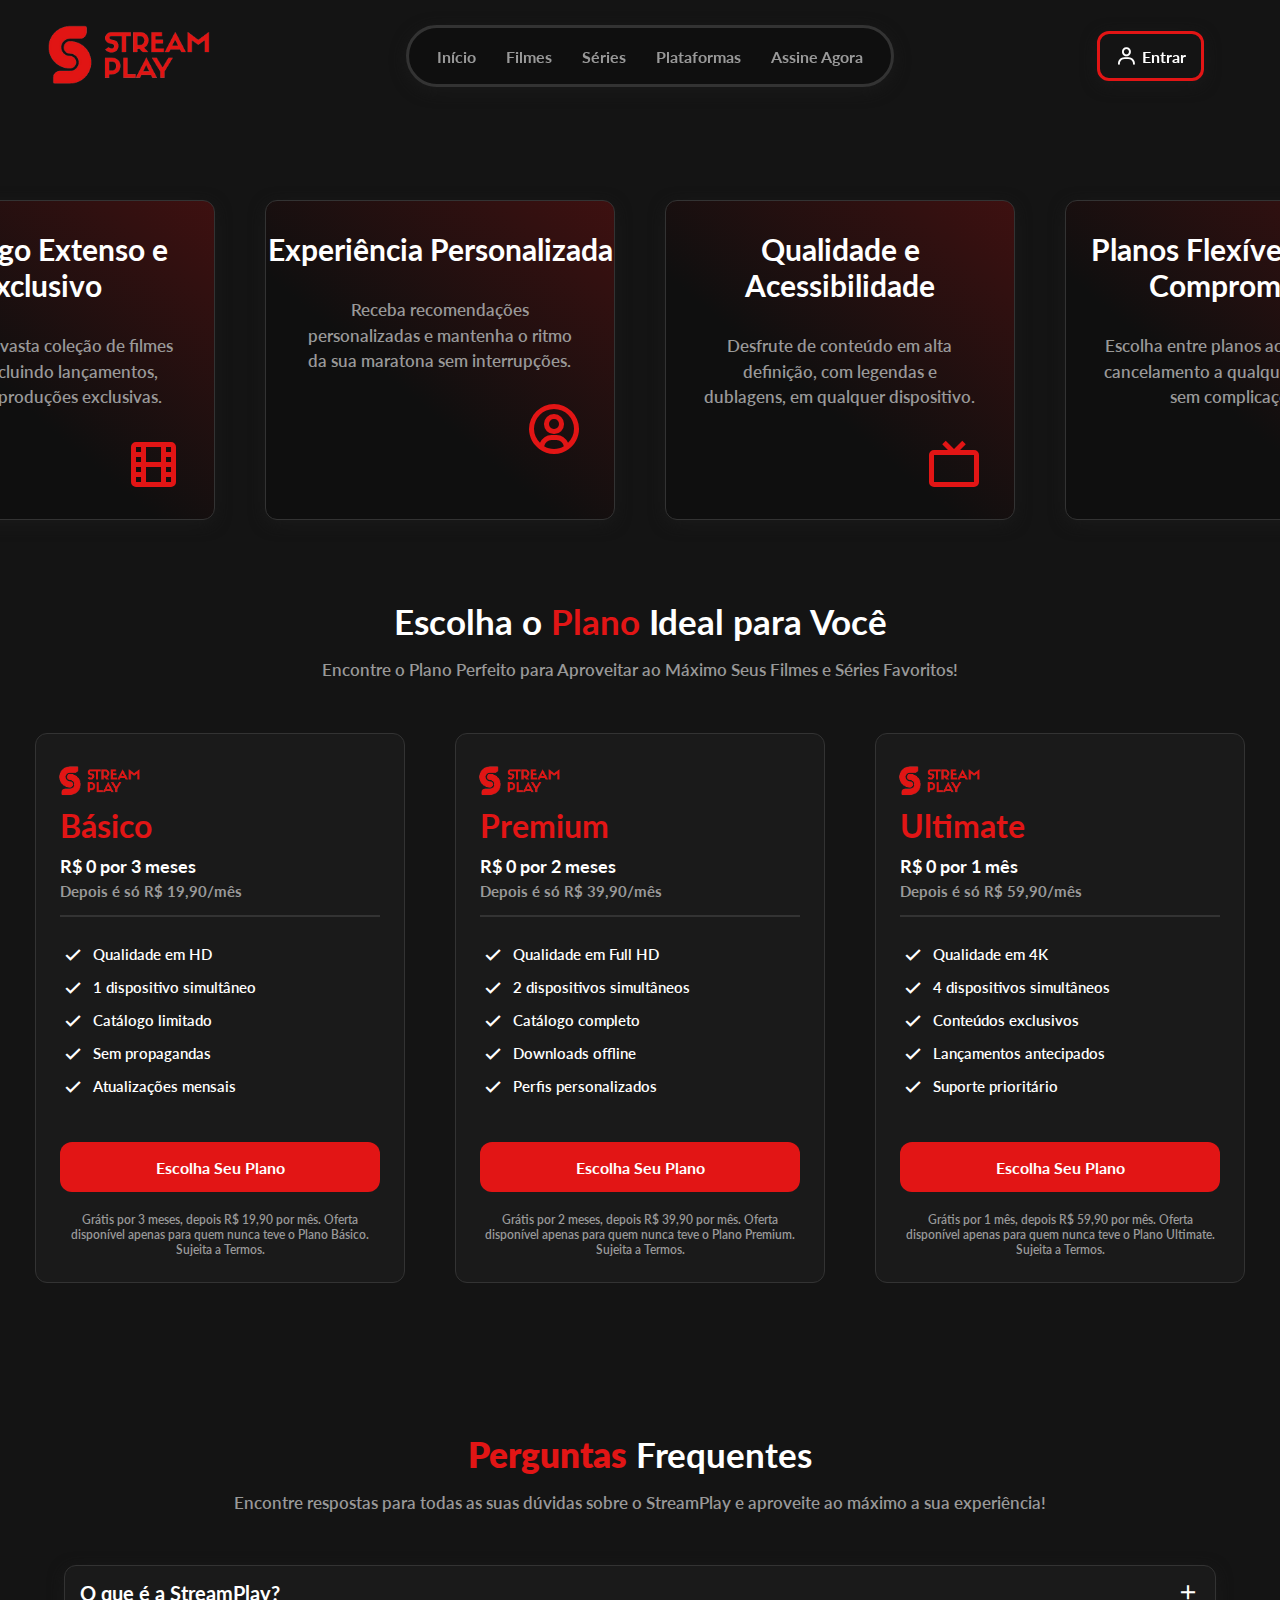
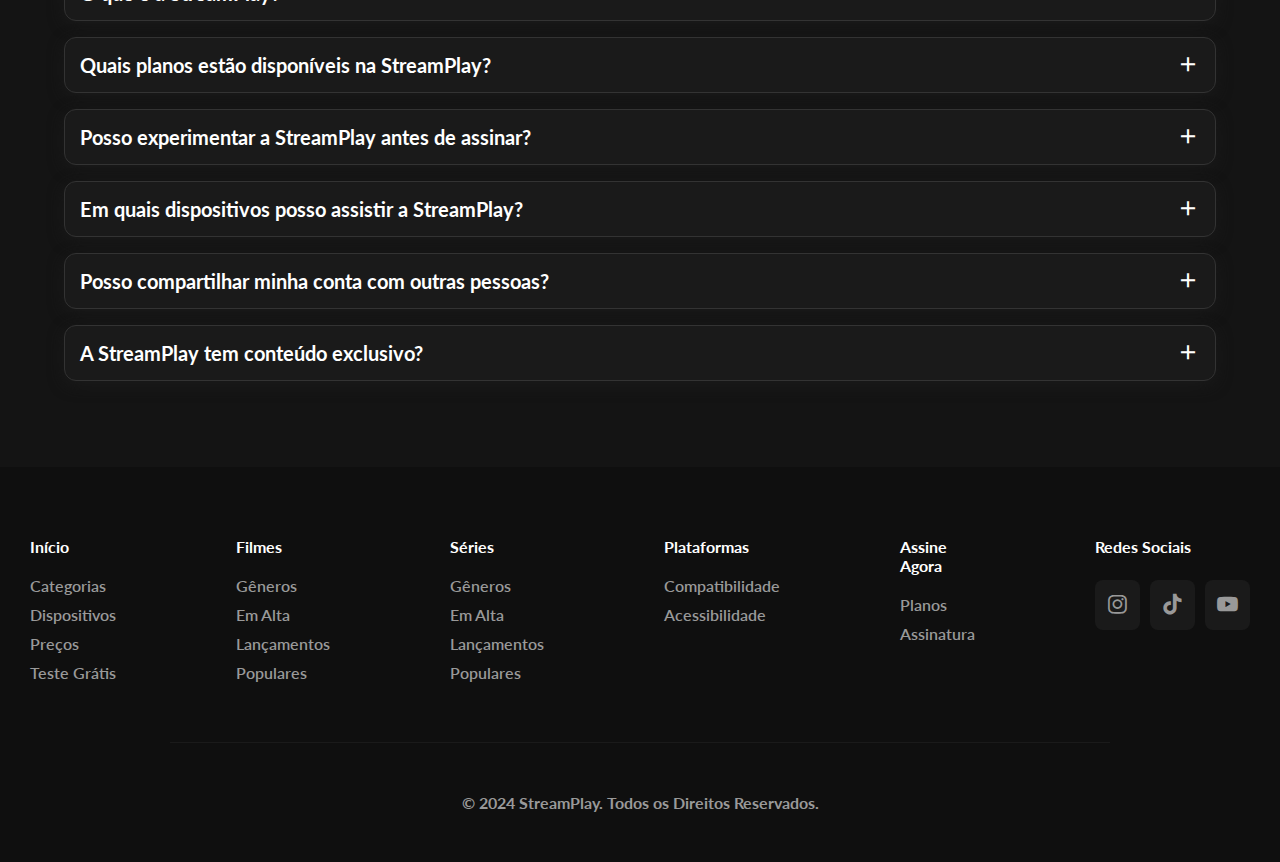
==== plans.html @ 794f2ac1 "primeiro commit" ====
<!DOCTYPE html>
<html lang="pt-br">

<head>
    <meta charset="UTF-8">
    <meta name="viewport" content="width=device-width, initial-scale=1.0">
    <!-- css -->
    <link rel="stylesheet" href="./css/style.css">
    <link rel="shortcut icon" href="./img/logo-pequeno.png" type="image/x-icon">
    <!-- boxIcons -->
    <link href='https://unpkg.com/boxicons@2.1.4/css/boxicons.min.css' rel='stylesheet'>
    <title>Assinar | StreamPlay</title>
</head>

<body>

    <!-- header -->
    <header>

        <button id="btnTop"><i class='bx bx-chevron-up'></i></button>

        <nav>
            <div class="menu">
                <div class="logo">
                    <a href="index.html#home">
                        <img src="./img/logo.png" alt="streamplay">
                    </a>
                </div>
                <ul class="navBar">
                    <li><a href="index.html#home">Início</a></li>
                    <li><a href="index.html#movie">Filmes</a></li>
                    <li><a href="index.html#serie">Séries</a></li>
                    <li><a href="index.html#platform">Plataformas</a></li>
                    <li><a href="#">Assine Agora</a></li>
                </ul>
                <ul class="login">
                    <li>
                        <a href="#"><i class='bx bx-user'></i>Entrar</a>
                    </li>
                </ul>
            </div>
        </nav>
    </header>

    <main>

        <!-- plans -->
        <section id="plans">
            <div class="plansContainer">
                <div class="reasonsCard">
                    <ul class="cardReasons">
                        <li>
                            <h2>Catálogo Extenso e Exclusivo</h2>
                        </li>
                        <li>
                            <p>Acesse uma vasta coleção de filmes e séries, incluindo lançamentos, clássicos e produções
                                exclusivas.</p>
                        </li>
                        <li>
                            <i class="bx bx-film"></i>
                        </li>
                    </ul>
                    <ul class="cardReasons">
                        <li>
                            <h2>Experiência Personalizada</h2>
                        </li>
                        <li>
                            <p>Receba recomendações personalizadas e mantenha o ritmo da sua maratona sem interrupções.
                            </p>
                        </li>
                        <li>
                            <i class="bx bx-user-circle"></i>
                        </li>
                    </ul>
                    <ul class="cardReasons">
                        <li>
                            <h2>Qualidade e Acessibilidade</h2>
                        </li>
                        <li>
                            <p>Desfrute de conteúdo em alta definição, com legendas e dublagens, em qualquer
                                dispositivo.</p>
                        </li>
                        <li>
                            <i class="bx bx-tv"></i>
                        </li>
                    </ul>
                    <ul class="cardReasons">
                        <li>
                            <h2>Planos Flexíveis e Sem Compromisso</h2>
                        </li>
                        <li>
                            <p>Escolha entre planos acessíveis com cancelamento a qualquer momento, sem complicações.
                            </p>
                        </li>
                        <li>
                            <i class="bx bx-wallet"></i>
                        </li>
                    </ul>
                </div>
                <div class="plansCardContainer">
                    <div class="textContainer">
                        <ul>
                            <li>
                                <h1>Escolha o <span>Plano</span> Ideal para Você</h1>
                                <p>Encontre o Plano Perfeito para Aproveitar ao Máximo Seus Filmes e Séries Favoritos!
                                </p>
                            </li>
                        </ul>
                    </div>
                    <div class="plansCard">
                        <div>
                            <ul class="cardPlansContainer">
                                <li>
                                    <img src="./img/logo.png" alt="">
                                </li>
                                <li>
                                    <h1>Básico</h1>
                                </li>
                                <li>
                                    <h2>R$ 0 por 3 meses</h2>
                                </li>
                                <li>
                                    <h3>Depois é só R$ 19,90/mês</h3>
                                </li>
                                <li class="check-text">
                                    <i class='bx bx-check'></i>
                                    <p>Qualidade em HD</p>
                                </li>
                                <li class="check-text">
                                    <i class='bx bx-check'></i>
                                    <p>1 dispositivo simultâneo</p>
                                </li>
                                <li class="check-text">
                                    <i class='bx bx-check'></i>
                                    <p>Catálogo limitado</p>
                                </li>
                                <li class="check-text">
                                    <i class='bx bx-check'></i>
                                    <p>Sem propagandas</p>
                                </li>
                                <li class="check-text">
                                    <i class='bx bx-check'></i>
                                    <p>Atualizações mensais</p>
                                </li>
                                <div class="buttonContainer">
                                    <a href="plans.html">Escolha Seu Plano</a>
                                </div>
                                <li>
                                    <p>Grátis por 3 meses, depois R$ 19,90 por mês. Oferta disponível apenas para quem
                                        nunca teve o Plano Básico. Sujeita a Termos.</p>
                                </li>
                            </ul>
                        </div>
                        <div>
                            <ul class="cardPlansContainer">
                                <li>
                                    <img src="./img/logo.png" alt="">
                                </li>
                                <li>
                                    <h1>Premium</h1>
                                </li>
                                <li>
                                    <h2>R$ 0 por 2 meses</h2>
                                </li>
                                <li>
                                    <h3>Depois é só R$ 39,90/mês</h3>
                                </li>
                                <li class="check-text">
                                    <i class='bx bx-check'></i>
                                    <p>Qualidade em Full HD</p>
                                </li>
                                <li class="check-text">
                                    <i class='bx bx-check'></i>
                                    <p>2 dispositivos simultâneos</p>
                                </li>
                                <li class="check-text">
                                    <i class='bx bx-check'></i>
                                    <p>Catálogo completo</p>
                                </li>
                                <li class="check-text">
                                    <i class='bx bx-check'></i>
                                    <p>Downloads offline</p>
                                </li>
                                <li class="check-text">
                                    <i class='bx bx-check'></i>
                                    <p>Perfis personalizados</p>
                                </li>
                                <div class="buttonContainer">
                                    <a href="plans.html">Escolha Seu Plano</a>
                                </div>
                                <li>
                                    <p>Grátis por 2 meses, depois R$ 39,90 por mês. Oferta disponível apenas para quem
                                        nunca teve o Plano Premium. Sujeita a Termos.</p>
                                </li>
                            </ul>
                        </div>
                        <div>
                            <ul class="cardPlansContainer">
                                <li>
                                    <img src="./img/logo.png" alt="logo">
                                </li>
                                <li>
                                    <h1>Ultimate</h1>
                                </li>
                                <li>
                                    <h2>R$ 0 por 1 mês</h2>
                                </li>
                                <li>
                                    <h3>Depois é só R$ 59,90/mês</h3>
                                </li>
                                <li class="check-text">
                                    <i class='bx bx-check'></i>
                                    <p>Qualidade em 4K</p>
                                </li>
                                <li class="check-text">
                                    <i class='bx bx-check'></i>
                                    <p>4 dispositivos simultâneos</p>
                                </li>
                                <li class="check-text">
                                    <i class='bx bx-check'></i>
                                    <p>Conteúdos exclusivos</p>
                                </li>
                                <li class="check-text">
                                    <i class='bx bx-check'></i>
                                    <p>Lançamentos antecipados</p>
                                </li>
                                <li class="check-text">
                                    <i class='bx bx-check'></i>
                                    <p>Suporte prioritário</p>
                                </li>
                                <div class="buttonContainer">
                                    <a href="plans.html">Escolha Seu Plano</a>
                                </div>
                                <li>
                                    <p>Grátis por 1 mês, depois R$ 59,90 por mês. Oferta disponível apenas para quem
                                        nunca teve o Plano Ultimate. Sujeita a Termos.</p>
                                </li>
                            </ul>
                        </div>
                    </div>
                </div>
                <div class="faqContainer">
                    <ul>
                        <li>
                            <h1><span>Perguntas</span> Frequentes</h1>
                            <p>Encontre respostas para todas as suas dúvidas sobre o StreamPlay e aproveite ao máximo a
                                sua experiência!</p>
                        </li>
                    </ul>
                    <div class="faqCard">
                        <button class="faqQuestion">
                            <h2>O que é a StreamPlay?</h2><i class="bx bx-plus toggle-icon"></i>
                        </button>
                        <div class="faqResponse">
                            <p>A StreamPlay é uma plataforma de streaming que oferece uma ampla variedade de filmes e
                                séries para você assistir quando e onde quiser. Com uma interface amigável e conteúdo
                                atualizado regularmente, a StreamPlay é a melhor escolha para entretenimento digital.
                            </p>
                        </div>
                    </div>
                    <div class="faqCard">
                        <button class="faqQuestion">
                            <h2>Quais planos estão disponíveis na StreamPlay?</h2><i class="bx bx-plus toggle-icon"></i>
                        </button>
                        <div class="faqResponse">
                            <p>A StreamPlay oferece três planos: Básico: Ideal para usuários que desejam assistir em um
                                único dispositivo com qualidade padrão (HD). Premium: Permite assistir em até dois
                                dispositivos simultaneamente em alta definição (Full HD). Ultimate: Oferece suporte para
                                até
                                quatro dispositivos simultaneamente em qualidade Ultra HD (4K).</p>
                        </div>
                    </div>
                    <div class="faqCard">
                        <button class="faqQuestion">
                            <h2>Posso experimentar a StreamPlay antes de assinar?</h2><i
                                class="bx bx-plus toggle-icon"></i>
                        </button>
                        <div class="faqResponse">
                            <p>Sim! Oferecemos um período de teste gratuito de 7 dias para novos usuários. Durante esse
                                período, você terá acesso completo ao catálogo e poderá explorar todos os recursos antes
                                de decidir por uma assinatura.</p>
                        </div>
                    </div>
                    <div class="faqCard">
                        <button class="faqQuestion">
                            <h2>Em quais dispositivos posso assistir a StreamPlay?</h2><i
                                class="bx bx-plus toggle-icon"></i>
                        </button>
                        <div class="faqResponse">
                            <p>Você pode assistir a StreamPlay em diversos dispositivos, incluindo: Smart TVs;
                                Computadores e notebook (via navegador); Celulares e tablets (iOS e Android); Consoles
                                de
                                videogame (PlayStation e Xbox); Dispositivos de streaming como Chromecast.</p>
                        </div>
                    </div>
                    <div class="faqCard">
                        <button class="faqQuestion">
                            <h2>Posso compartilhar minha conta com outras pessoas?</h2><i
                                class="bx bx-plus toggle-icon"></i>
                        </button>
                        <div class="faqResponse">
                            <p>Depende do plano contratado: Básico: Apenas um dispositivo por vez. Premium: Permite até
                                dois dispositivos simultaneamente. Ultimate: Permite até quatro dispositivos
                                simultaneamente. Recomendamos que você compartilhe apenas com pessoas de confiança.</p>
                        </div>
                    </div>
                    <div class="faqCard">
                        <button class="faqQuestion">
                            <h2>A StreamPlay tem conteúdo exclusivo?</h2><i class="bx bx-plus toggle-icon"></i>
                        </button>
                        <div class="faqResponse">
                            <p>Sim! A StreamPlay possui filmes e séries originais exclusivos, além de um catálogo
                                diversificado de grandes estúdios. Nosso conteúdo exclusivo é atualizado regularmente
                                para garantir que você sempre tenha algo novo para assistir.</p>
                        </div>
                    </div>
                </div>
            </div>
        </section>

    </main>

    <!-- footer -->
    <footer>
        <div class="footerContainer">
            <div class="footerTop">
                <div class="footerInner">
                    <h3>Início</h3>
                    <ul>
                        <li><a href="index.html#movie">Categorias</a></li>
                        <li><a href="index.html#platform">Dispositivos</a></li>
                        <li><a href="index.html#subscribe">Preços</a></li>
                        <li><a href="index.html#testFree">Teste Grátis</a></li>
                    </ul>
                </div>
                <div class="footerInner">
                    <h3>Filmes</h3>
                    <ul>
                        <li><a href="index.html#movie">Gêneros</a></li>
                        <li><a href="index.html#movie">Em Alta</a></li>
                        <li><a href="index.html#movie">Lançamentos</a></li>
                        <li><a href="index.html#movie">Populares</a></li>
                    </ul>
                </div>
                <div class="footerInner">
                    <h3>Séries</h3>
                    <ul>
                        <li><a href="index.html#serie">Gêneros</a></li>
                        <li><a href="index.html#serie">Em Alta</a></li>
                        <li><a href="index.html#serie">Lançamentos</a></li>
                        <li><a href="index.html#serie">Populares</a></li>
                    </ul>
                </div>
                <div class="footerInner">
                    <h3>Plataformas</h3>
                    <ul>
                        <li><a href="index.html#platform">Compatibilidade</a></li>
                        <li><a href="index.html#platform">Acessibilidade</a></li>
                    </ul>
                </div>
                <div class="footerInner">
                    <h3>Assine Agora</h3>
                    <ul>
                        <li><a href="index.html#subscribe">Planos</a></li>
                        <li><a href="index.html#subscribe">Assinatura</a></li>
                    </ul>
                </div>
                <div class="footerInner">
                    <h3>Redes Sociais</h3>
                    <ul class="iconContact">
                        <li><a href="https://www.instagram.com"><i class='bx bxl-instagram'></i></a></li>
                        <li><a href="https://www.tiktok.com/pt-BR"><i class='bx bxl-tiktok'></i></i></a></li>
                        <li><a href="https://www.youtube.com"><i class='bx bxl-youtube'></i></a></li>
                    </ul>
                </div>
            </div>
            <div class="footerBottom">
                <h2>© 2024 StreamPlay. Todos os Direitos Reservados.</h2>
            </div>
        </div>

    </footer>

    <script src="./js/script.js"></script>

</body>

</html>
---- css/style.css ----
/* #region global */
@import url('https://fonts.googleapis.com/css2?family=Lato:ital,wght@0,100;0,300;0,400;0,700;0,900;1,100;1,300;1,400;1,700;1,900&family=Roboto:ital,wght@0,100;0,300;0,400;0,500;0,700;0,900;1,100;1,300;1,400;1,500;1,700;1,900&display=swap');

* {
    margin: 0;
    padding: 0;
    box-sizing: border-box;
    text-decoration: none;
    list-style: none;
    font-family: 'Lato';
}

:root {
    --color-base: #e21515;
    --color-subbase: #141414;
    --color-text: #fff;
    --color-subtext: #999999;
    --color-black: #0f0f0f;
    --color-subblack: #1A1A1A;
    --color-subwhite: #ffffff;
    --color-border: #333333;
    --color-gradient: linear-gradient(220deg, #e21515 -210%, #0f0f0f 60%);
    --no-color: transparent;
}

html {
    scroll-behavior: smooth;
}

body {
    color: var(--color-base);
    overflow-x: hidden;
    background: var(--color-subbase);
}

::-webkit-scrollbar {
    width: 22px;
}

::-webkit-scrollbar-track {
    background: var(--no-color);
}

::-webkit-scrollbar-thumb {
    background: var(--color-base);
    border: 5px solid transparent;
    background-clip: content-box;
    border-radius: 20px;
    transition: all .3s;
}

::-webkit-scrollbar-thumb:hover {
    background: #a11313;
    border: 5px solid transparent;
    background-clip: content-box;
    transition: all .3s;
}

#btnTop {
    position: fixed;
    bottom: 20px;
    right: 20px;
    width: 50px;
    height: 50px;
    background: var(--color-subblack);
    border: none;
    color: var(--color-text);
    font-size: 20px;
    border-radius: 50%;
    display: flex;
    align-items: center;
    justify-content: center;
    cursor: pointer;
    transition: opacity 0.3s ease, visibility 0.3s ease;
    opacity: 0;
    visibility: hidden;
    transition: all .3s;
}

    #btnTop:hover {
        transform: translateY(-4px);
        transition: all .3s;
        background: var(--color-border);
    }
/* #endregion */

/* #region menu */
header {
    nav {
        position: fixed;
        z-index: 100;
        width: 100%;
        height: 7em;
        display: flex;
        justify-content: space-around;
        align-items: center;
        transition: backdrop-filter 0.5s ease;

        & .menu {
            display: flex;
            justify-content: space-around;
            align-items: center;
            width: 100%;
            transform: translateX(-5em);

            & img {
                width: 18em;
            }

            & .navBar {
                display: flex;
                gap: 30px;
                background: var(--color-black);
                padding: 28px;
                height: 6px;
                border-radius: 50px;
                border: 3px solid var(--color-border);
                box-shadow: 0 4px 15px var(--color-subblack);
                align-items: center;
                justify-content: center;

                & li {
                    a {
                        color: var(--color-subtext);
                        font-weight: bold;
                        position: relative;
                        font-size: 16px;
                        padding-bottom: 5px;
                        transition: all .3s;
                    }

                    & a::before {
                        content: "";
                        position: absolute;
                        width: 100%;
                        height: 2px;
                        background: var(--color-subwhite);
                        border-radius: 5px;
                        transform: scaleX(0);
                        transition: all 0.6s ease;
                    }

                    & a::before {
                        bottom: 0;
                        left: 0;
                    }

                    & a:hover::before {
                        transform: scaleX(1);
                    }

                    & a:hover {
                        transition: all .3s;
                        color: var(--color-text);
                    }
                }
            }

            & .login {
                & li {
                    display: flex;
                    align-items: center;
                    justify-content: center;
                    transform: translateX(70px);

                    a {
                        color: var(--color-text);
                        font-weight: bold;
                        font-size: 16px;
                        align-items: center;
                        display: flex;
                        border-radius: 12px;
                        height: 50px;
                        padding: 15px;
                        gap: 5px;
                        border: 3px solid var(--color-base);
                        box-shadow: 0 4px 15px var(--color-subblack);
                        transition: all .3s;
                        display: flex;
                        justify-content: center;
                        align-items: center;

                        & i {
                            font-size: 22px;
                            color: var(--color-text);
                        }
                    }

                    a:hover {
                        background: var(--color-base);
                        border: 3px solid var(--color-base);
                        border-radius: 12px;
                        color: var(--color-text);
                        transition: all .3s;
                    }
                }
            }
        }
    }

    .navBlur {
        backdrop-filter: blur(10px);
        transition: backdrop-filter 0.5s ease;
        border-radius: 0 0 18px 18px;
    }
}

/* #endregion */

/* #region home */
#home {
    .homeContainer {
        width: 100vw;
        height: 100vh;
        align-items: center;
        justify-content: center;
        display: flex;
        background: linear-gradient(to bottom, rgba(0, 0, 0, 0), #141414), linear-gradient(to top, rgba(0, 0, 0, 0), #141414), url(../img/fundo.png);
        background-repeat: no-repeat;
        background-size: cover;
        background-position: center;
        text-align: center;

        & img {
            width: 30%;
            opacity: 0.8;
        }

        & h1 {
            margin-top: -20px;
            color: var(--color-text);
            font-size: 35px;
            margin-bottom: 15px;

            & span {
                color: var(--color-base);
                font-weight: 720;
            }
        }

        & p {
            font-size: 17px;
            color: var(--color-subtext);
            max-width: 1100px;
            line-height: 1.5;
            margin-bottom: 30px;
            font-weight: 600;
        }

        & .buttonPlay {
            display: flex;
            justify-content: center;
            align-items: center;
            margin-bottom: 15px;

            a {
                color: var(--color-text);
                background: var(--color-base);
                font-weight: bold;
                font-size: 16px;
                align-items: center;
                justify-content: center;
                display: flex;
                border-radius: 8px;
                width: 190px;
                height: 50px;
                padding: 15px;
                gap: 5px;
                text-align: center;
                position: relative;
                overflow: hidden;
                z-index: 1;
                transition: all 1000ms;
            }

            a:hover {
                    box-shadow: 0 4px 15px var(--color-subblack);
                }

                a::before {
                    content: "";
                    position: absolute;
                    left: -50px;
                    top: 0;
                    width: 0;
                    height: 100%;
                    background: #a11313;
                    transform: skewX(45deg);
                    z-index: -1;
                    transition: width 1000ms;
                }

                a:hover::before {
                    width: 250%;
                }

            & i {
                font-size: 35px;
                color: var(--color-text);
            }
        }

        & .downArrow {
            display: flex;
            justify-content: center;
            align-items: center;
            transform: translateY(15px);

            & a {

                & #arrow-animation {
                    transform: rotate(90deg);
                    transform-origin: center;
                    width: 35px;
                    height: 35px;

                    & path {
                        stroke: var(--color-base);
                        fill: var(--color-base);
                    }
                }
            }
        }
    }
}

/* #endregion */

/* #region movie */
#movie {
    .movieContainer {
        align-items: center;
        justify-content: center;
        background-color: var(--color-subbase);
        padding: 9em;

        & h1 {
            color: var(--color-text);
            font-size: 35px;
            margin-bottom: 15px;
        }

        & p {
            font-size: 17px;
            color: var(--color-subtext);
            margin-bottom: 50px;
            font-weight: 600;
            line-height: 1.5;
        }

        & .movieCard {
            display: flex;
            justify-content: center;
            align-items: center;
            gap: 50px;
            transition: all .3s;

            & .cardContainer {
                background: var(--color-subblack);
                text-align: center;
                border: 1px solid var(--color-border);
                border-radius: 12px;
                width: 290px;
                height: 340px;
                transition: transform 0.3s ease;
                box-shadow: 0 4px 15px var(--color-subblack);
                position: relative;

                & .imageWrapper {
                    position: relative;
                }

                & .imageWrapper img {
                    padding: 0.05em;
                    max-width: 78%;
                    height: auto;
                    margin-top: 30px;
                    margin-bottom: 10px;
                    position: relative;
                    z-index: 1;
                }

                & .imageWrapper::after {
                    content: "";
                    position: absolute;
                    top: 0;
                    left: 0;
                    width: 100%;
                    height: 100%;
                    background: linear-gradient(to bottom, rgba(0, 0, 0, 0), #1A1A1A);
                    z-index: 2;
                    pointer-events: none;
                }

                & h2 {
                    display: flex;
                    align-items: center;
                    justify-content: space-between;
                    color: var(--color-subwhite);
                    font-size: 17px;
                    padding: 0 30px;
                }

                & .arrow-animations {
                    width: 35px;
                    height: 35px;
                    transition: all .3s;
                    padding: 8px;
                    border-radius: 7px;
                    background: var(--color-border);

                    & path {
                        stroke: var(--color-subwhite);
                        fill: var(--color-subwhite);
                    }
                }
            }

            & .cardContainer:hover {
                transform: scale(1.02);
                transition: all .3s;
            }
        }

        .movieCard:has(.cardContainer:hover)>.cardContainer:not(:hover) {
            opacity: 0.5;
            transition: all .3s;
        }
    }
}

/* #endregion */

/* #region serie */
#serie {
    margin-top: -11em;

    & .serieContainer {
        align-items: center;
        justify-content: center;
        background-color: var(--color-subbase);
        padding: 9em;

        & h1 {
            color: var(--color-text);
            font-size: 35px;
            margin-bottom: 15px;
        }

        & p {
            font-size: 17px;
            color: var(--color-subtext);
            margin-bottom: 50px;
            font-weight: 600;
            line-height: 1.5;
        }

        & .serieCard {
            display: flex;
            justify-content: center;
            align-items: center;
            gap: 50px;
            transition: all .3s;

            & .cardContainer {
                background: var(--color-subblack);
                text-align: center;
                border: 1px solid var(--color-border);
                border-radius: 12px;
                width: 290px;
                height: 340px;
                transition: transform 0.3s ease;
                box-shadow: 0 4px 15px var(--color-subblack);
                position: relative;

                & .imageWrapper {
                    position: relative;
                }

                & .imageWrapper img {
                    padding: 0.05em;
                    max-width: 78%;
                    height: auto;
                    margin-top: 30px;
                    margin-bottom: 10px;
                    position: relative;
                    z-index: 1;
                }

                & .imageWrapper::after {
                    content: "";
                    position: absolute;
                    top: 0;
                    left: 0;
                    width: 100%;
                    height: 100%;
                    background: linear-gradient(to bottom, rgba(0, 0, 0, 0), #1A1A1A);
                    z-index: 2;
                    pointer-events: none;
                }

                & h2 {
                    display: flex;
                    align-items: center;
                    justify-content: space-between;
                    color: var(--color-subwhite);
                    font-size: 17px;
                    padding: 0 30px;
                }

                & .arrow-animations {
                    width: 35px;
                    height: 35px;
                    transition: all .3s;
                    padding: 8px;
                    border-radius: 7px;
                    background: var(--color-border);

                    & path {
                        stroke: var(--color-subwhite);
                        fill: var(--color-subwhite);
                    }
                }
            }

            & .cardContainer:hover {
                transform: scale(1.02);
                transition: all .3s;
            }
        }

        .serieCard:has(.cardContainer:hover)>.cardContainer:not(:hover) {
            opacity: 0.5;
            transition: all .3s;
        }
    }
}

/* #endregion */

/* #region platform */
#platform {
    margin-top: -11em;

    & .platformContainer {
        align-items: center;
        justify-content: center;
        background-color: var(--color-subbase);
        padding: 9em;

        & h1 {
            color: var(--color-text);
            font-size: 35px;
            margin-bottom: 15px;
        }

        & p {
            font-size: 17px;
            color: var(--color-subtext);
            margin-bottom: 50px;
            font-weight: 600;
            line-height: 1.5;
        }

        & .platformCardTop {
            display: flex;
            justify-content: center;
            align-items: center;
            gap: 70px;
            margin-bottom: 70px;

            & .cardPlatformContainer {
                background: var(--color-gradient);
                border-radius: 12px;
                box-shadow: 0 4px 15px var(--color-subblack);
                padding: 2em;
                width: 450px;
                height: 270px;
                transition: transform 0.3s ease;
                padding-top: 3.7em;

                & .icon-title {
                    display: flex;
                    align-items: center;
                    margin-bottom: 20px;

                    & i {
                        font-size: 30px;
                        background: var(--color-subblack);
                        padding: 12px;
                        border-radius: 12px;
                        border: 1px solid var(--color-border);
                        margin-right: 15px;
                    }

                    & h2 {
                        font-size: 20px;
                        color: var(--color-text);
                    }
                }

                & p {
                    font-size: 15px;
                    color: var(--color-subtext);
                    line-height: 1.5;
                    font-weight: 600;
                }
            }

            & .cardPlatformContainer:hover {
                transform: translateY(-15px);
                transition: all .3s;
            }
        }

        & .platformCardBottom {
            display: flex;
            justify-content: center;
            align-items: center;
            gap: 70px;

            & .cardPlatformContainer {
                background: var(--color-gradient);
                border-radius: 12px;
                box-shadow: 0 4px 15px var(--color-subblack);
                padding: 2em;
                width: 450px;
                height: 270px;
                transition: transform 0.3s ease;
                padding-top: 3.7em;

                & .icon-title {
                    display: flex;
                    align-items: center;
                    margin-bottom: 20px;

                    & i {
                        font-size: 30px;
                        background: var(--color-subblack);
                        padding: 12px;
                        border-radius: 12px;
                        border: 1px solid var(--color-border);
                        margin-right: 15px;
                    }

                    & h2 {
                        font-size: 20px;
                        color: var(--color-text);
                    }
                }

                & p {
                    font-size: 15px;
                    color: var(--color-subtext);
                    line-height: 1.5;
                    font-weight: 600;
                }
            }

            & .cardPlatformContainer:hover {
                transform: translateY(-15px);
                transition: all .3s;
            }
        }
    }
}

/* #endregion */

/* #region subscribe */
#subscribe {
    margin-top: -11em;

    & .subscribeContainer {
        align-items: center;
        justify-content: center;
        background-color: var(--color-subbase);
        padding: 9em;

        & h1 {
            color: var(--color-text);
            font-size: 35px;
            margin-bottom: 15px;
        }

        & p {
            font-size: 17px;
            color: var(--color-subtext);
            margin-bottom: 50px;
            font-weight: 600;
            line-height: 1.5;
        }

        & .subscribeCard {
            display: flex;
            justify-content: center;
            align-items: center;
            gap: 50px;

            & .cardSubscribeContainer {
                background: var(--color-subblack);
                border: 1px solid var(--color-border);
                border-radius: 12px;
                box-shadow: 0 4px 15px var(--color-subblack);
                padding: 2.2em;
                width: 450px;
                height: 280px;
                transition: all .3s;
                margin-bottom: 120px;

                & h1 {
                    color: var(--color-text);
                    margin-bottom: 10px;
                    font-size: 25px;
                }

                & .check-text {
                    display: flex;
                    align-items: center;

                    & i {
                        font-size: 25px;
                        color: var(--color-subtext);
                        margin-right: 10px;
                        margin-top: 6px;
                    }

                    & h3 {
                        margin-top: 6px;
                        color: var(--color-subtext);
                        font-weight: 600;
                        font-size: 16px;
                    }
                }

                & h2 {
                    margin-top: 15px;
                    font-size: 25px;
                    color: var(--color-text);

                    & span {
                        font-size: 17px;
                        color: var(--color-subtext);
                        font-weight: 720;
                    }
                }

                & .buttonContainer {
                    display: flex;
                    justify-content: center;
                    margin-top: 15px;

                    & a {
                        color: var(--color-text);
                        font-weight: bold;
                        font-size: 16px;
                        display: flex;
                        border-radius: 8px;
                        width: 200px;
                        height: 50px;
                        padding: 15px;
                        transition: all .3s;
                        justify-content: center;
                        align-items: center;
                        background: var(--color-base);
                        transition: all .3s;
                    }

                    & a:hover {
                        transition: all .3s;
                        background-color: #a11313;
                    }
                }
            }

            & .cardSubscribeContainer:hover {
                transform: scale(1.02);
                background: var(--color-gradient);
                transition: all .3s;
            }
        }

        & .subContainer {
            background: linear-gradient(to bottom, rgba(0, 0, 0, 0), #141414), linear-gradient(to top, rgba(0, 0, 0, 0), #141414), url(../img/fundo-card.png);
            background-position: center;
            background-size: cover;
            height: 350px;
            width: auto;
            border-radius: 8px;
            padding: 3em;
            align-items: center;
            display: flex;
            border: 1px solid var(--color-border);
            box-shadow: 0 4px 15px var(--color-subblack);
            gap: 200px;
            justify-content: center;

            & h1 {
                font-size: 45px;
                margin-top: -20px;

                & span {
                    color: var(--color-base);
                    font-weight: 720;
                }
            }

            & p {
                color: var(--color-subtext);
                font-weight: 600;
                margin: 0 auto;
                line-height: 1.5;
            }

            & a {
                color: var(--color-text);
                background: var(--color-base);
                font-weight: bold;
                font-size: 16px;
                display: flex;
                border-radius: 8px;
                width: 208px;
                height: 50px;
                padding: 15px;
                box-shadow: 0 4px 15px var(--color-subblack);
                transition: transform 0.3s ease;
            }

            & a:hover {
                transition: all .3s;
                background: #a11313;
            }
        }
    }
}

/*#endregion*/

/* #region footer */
footer {
    & .footerContainer {
        background: var(--color-black);
        padding: 20px 170px;

        & .footerTop {
            display: flex;
            justify-content: center;
            gap: 120px;
            max-width: 1500px;
            margin: 0 auto;

            & .footerInner {
                display: flex;
                flex-direction: column;
                margin: 50px 0;

                & h3 {
                    font-size: 16px;
                    margin-bottom: 20px;
                    color: var(--color-subwhite);
                }

                & li {
                    margin-bottom: 10px;

                    & a {
                        color: var(--color-subtext);
                        transition: color 0.3s ease;
                        font-weight: 600;
                    }

                    & a:hover {
                        color: var(--color-subwhite);
                    }
                }

                & .iconContact {
                    display: flex;
                    gap: 10px;
                    margin-top: 14px;

                    & a {
                        font-size: 25px;
                        padding: 10px;
                        background: var(--color-subblack);
                        color: var(--color-subtext);
                        border-radius: 8px;
                        transition: all .3s;
                    }

                    & a:hover {
                        transition: all .3s;
                        color: var(--color-subblack);
                        background: var(--color-subtext);
                    }
                }
            }

        }

        & .footerBottom {
            display: flex;
            justify-content: center;
            align-items: center;
            border-top: 1px solid var(--color-subblack);
            padding-top: 20px;
            height: 100px;

            & h2 {
                color: var(--color-subtext);
                font-size: 16px;
            }
        }
    }
}

/* #endregion */

/* #region plans */
#plans {
    .plansContainer {
        align-items: center;
        justify-content: center;
        background-color: var(--color-subbase);
        display: flex;
        flex-direction: column;

        & .reasonsCard {
            display: flex;
            justify-content: center;
            align-items: center;
            gap: 50px;
            margin-top: 200px;

            & .cardReasons {
                background: var(--color-gradient);
                border: 1px solid var(--color-border);
                border-radius: 12px;
                box-shadow: 0 4px 15px var(--color-subblack);
                width: 350px;
                height: 320px;
                flex-direction: column;
                text-align: center;
                transition: all .3s;

                & h2 {
                    margin-top: 30px;
                    color: var(--color-text);
                    margin-bottom: 13px;
                    font-size: 30px;
                    margin-bottom: 30px;
                }

                & p {
                    color: var(--color-subtext);
                    font-weight: 600;
                    margin: 0 auto;
                    width: 80%;
                    text-align: center;
                    margin-bottom: 25px;
                    font-size: 17px;
                    line-height: 1.5;
                }

                & i {
                    color: var(--color-gradient);
                    font-size: 60px;
                    float: right;
                    margin-right: 30px;
                }
            }

            & .cardReasons:hover {
                transform: scale(1.05);
                transition: all .3s;
            }
        }

        & .plansCardContainer {
            margin-top: 5em;

            & .textContainer {
                align-items: center;
                justify-content: center;
                text-align: center;

                & h1 {
                    color: var(--color-text);
                    font-size: 35px;
                    margin-bottom: 15px;

                    & span {
                        color: var(--color-base);
                    }
                }

                & p {
                    font-size: 17px;
                    color: var(--color-subtext);
                    margin-bottom: 50px;
                    font-weight: 600;
                    line-height: 1.5;
                }
            }

            & .plansCard {
                display: flex;
                gap: 50px;
                align-items: center;
                justify-content: center;
                margin-bottom: 150px;

                & .cardPlansContainer {
                    background: var(--color-subblack);
                    border: 1px solid var(--color-border);
                    border-radius: 12px;
                    display: flex;
                    flex-direction: column;
                    padding: 1.5em;
                    width: 370px;
                    height: 550px;
                    transition: box-shadow 0.3s ease;
                    cursor: pointer;

                    & img {
                        width: 45%;
                        margin-top: -10px;
                        transform: translateX(-32px);
                    }

                    & h1 {
                        margin-top: -10px;
                        color: var(--color-base);
                        font-size: 32px;
                        margin-bottom: 10px;
                    }

                    & h2 {
                        color: var(--color-text);
                        font-size: 18px;
                        margin-bottom: 5px;
                    }

                    & h3 {
                        color: var(--color-subtext);
                        border-bottom: 2px solid var(--color-border);
                        font-size: 15px;
                        padding-bottom: 15px;
                        margin-bottom: 25px;
                    }

                    & .check-text {
                        display: flex;
                        margin-bottom: 8px;
                        align-items: center;

                        & i {
                            font-size: 25px;
                            color: var(--color-text);
                            margin-right: 8px;
                        }

                        & p {
                            font-size: 15px;
                            font-weight: 600;
                            color: var(--color-text);
                            line-height: 1.5;
                        }
                    }

                    & .buttonContainer {
                        margin-top: 35px;
                        display: flex;
                        justify-content: center;
                        align-items: center;
                        margin-bottom: 20px;

                        & a {
                            color: var(--color-text);
                            font-weight: bold;
                            font-size: 16px;
                            display: flex;
                            border-radius: 12px;
                            width: 330px;
                            height: 50px;
                            padding: 15px;
                            transition: all .3s;
                            justify-content: center;
                            align-items: center;
                            background: var(--color-base);
                            transition: all .3s;
                        }

                        & a:hover {
                            transition: all .3s;
                            background-color: #a11313;
                        }
                    }

                    & p {
                        color: var(--color-subtext);
                        font-size: 12px;
                        font-weight: 600;
                        text-align: center;
                    }
                }

                & .cardPlansContainer.active {
                    box-shadow: 0 8px 25px var(--color-subblack),
                        0 4px 15px var(--color-subblack);
                    transform: scale(1.02);
                    transition: all 0.3s ease;
                }
            }
        }

        & .faqContainer {
            margin: auto;
            text-align: center;
            margin-bottom: 70px;

            & h1 {
                color: var(--color-text);
                font-size: 35px;
                margin-bottom: 15px;

                & span {
                    color: var(--color-base);
                    font-weight: 720;
                }
            }

            & p {
                font-size: 17px;
                color: var(--color-subtext);
                margin-bottom: 50px;
                font-weight: 600;
                line-height: 1.5;
            }

            & .faqCard {
                max-width: 100%;
                width: 90%;
                margin: 0 auto;
                display: flex;
                flex-direction: column;
                align-items: center;

                .faqQuestion {
                    background: var(--color-subblack);
                    border: 1px solid var(--color-border);
                    border-radius: 12px;
                    box-shadow: 0 4px 15px var(--color-subblack);
                    color: var(--color-text);
                    width: 100%;
                    text-align: left;
                    padding: 15px;
                    cursor: pointer;
                    outline: none;
                    display: flex;
                    justify-content: space-between;
                    align-items: center;
                    transition: all .3s;
                    margin-bottom: 0;

                    & h2 {
                        font-size: 20px;
                    }

                    .toggle-icon {
                        font-size: 24px;
                        color: var(--color-text);
                        transition: color 0.3s ease;
                    }
                }

                & .faqQuestion:hover {
                    background: var(--color-border);
                    transition: all .3s;
                }

                .faqResponse {
                    margin-top: 8px;
                    max-height: 0;
                    overflow: hidden;
                    padding: 0 15px;
                    font-size: 14px;
                    line-height: 1.6;
                    background: var(--color-subblack);
                    border-radius: 12px;
                    margin-bottom: 8px;
                    transition: max-height 0.3s ease, padding 0.3s ease;
                    display: block;
                    text-align: start;
                    width: 100%;

                    & p {
                        font-size: 17px;
                        color: var(--color-subtext);
                        font-weight: 600;
                        line-height: 1.5;
                        margin: 0;
                        padding: 10px;
                    }

                    &.open {
                        max-height: none;
                        padding: 10px 15px;
                        overflow: visible;
                    }
                }
            }
        }
    }
}

/* #endregion */
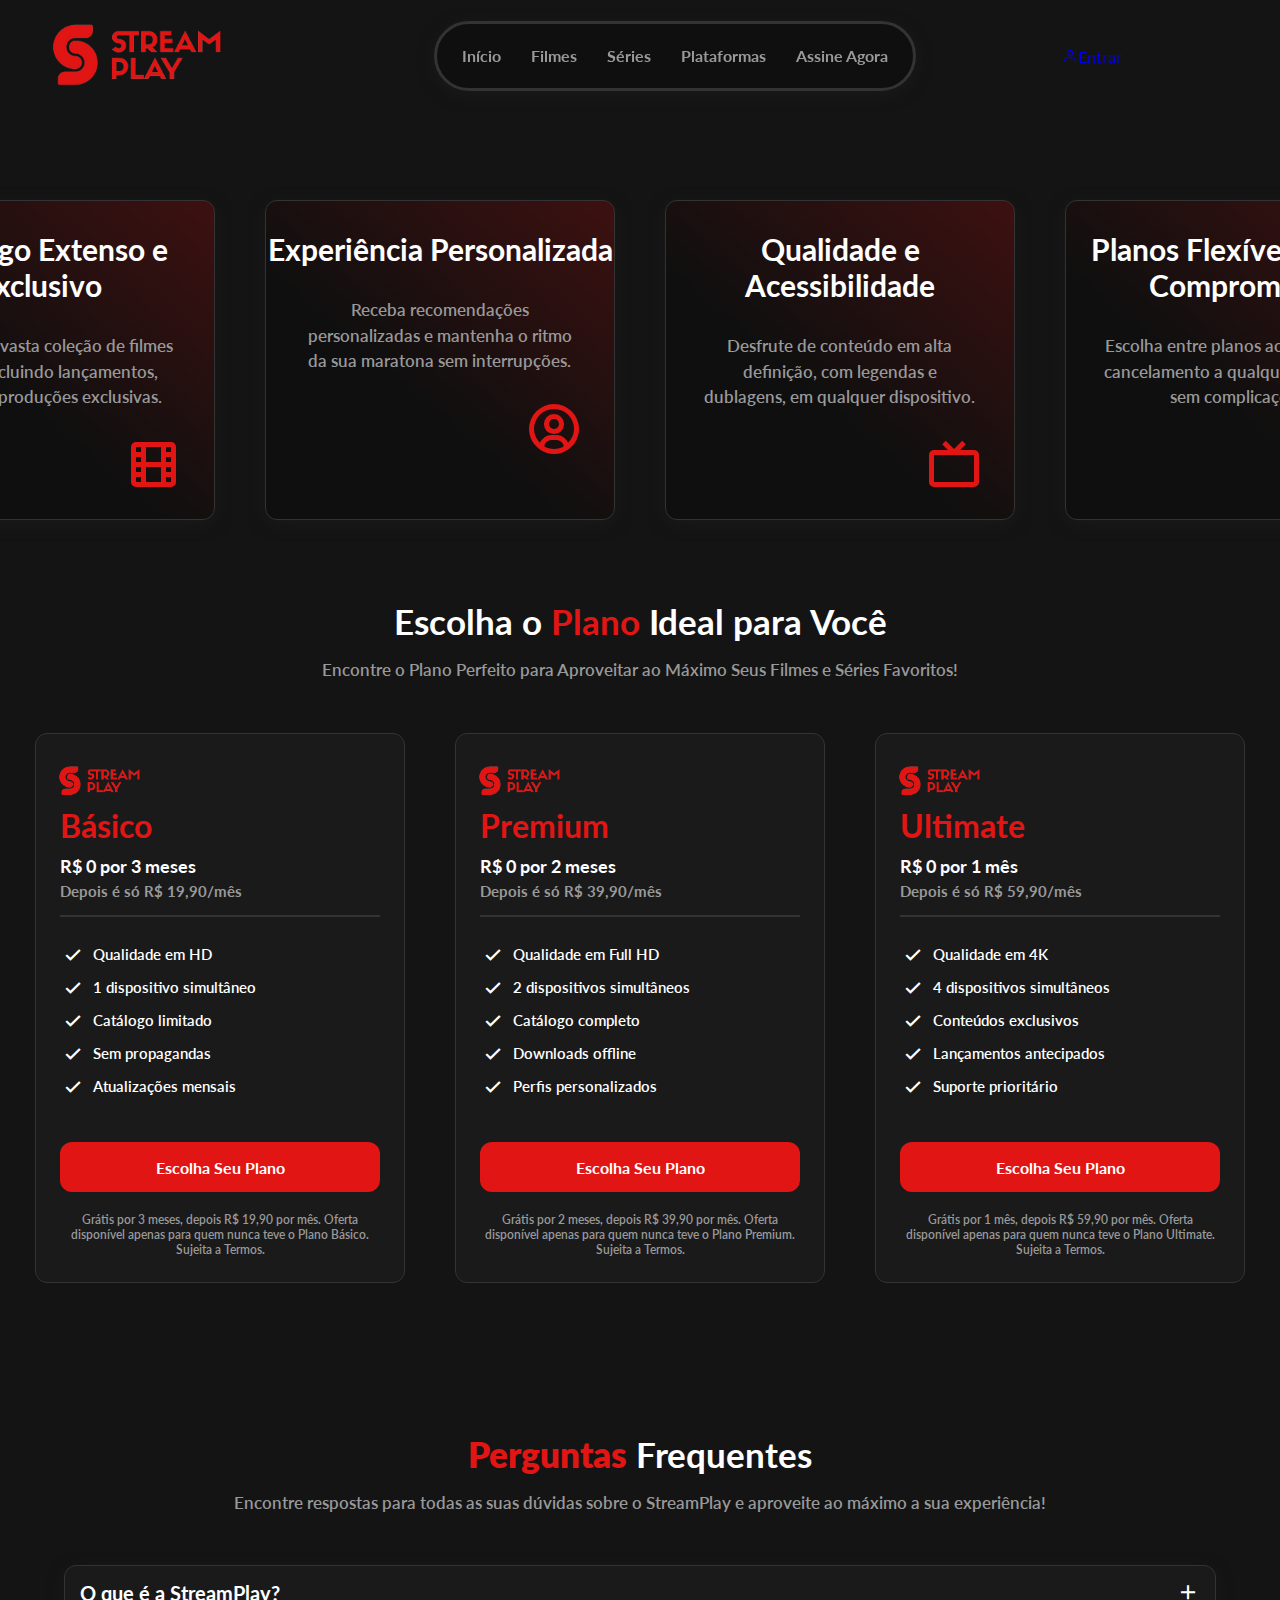
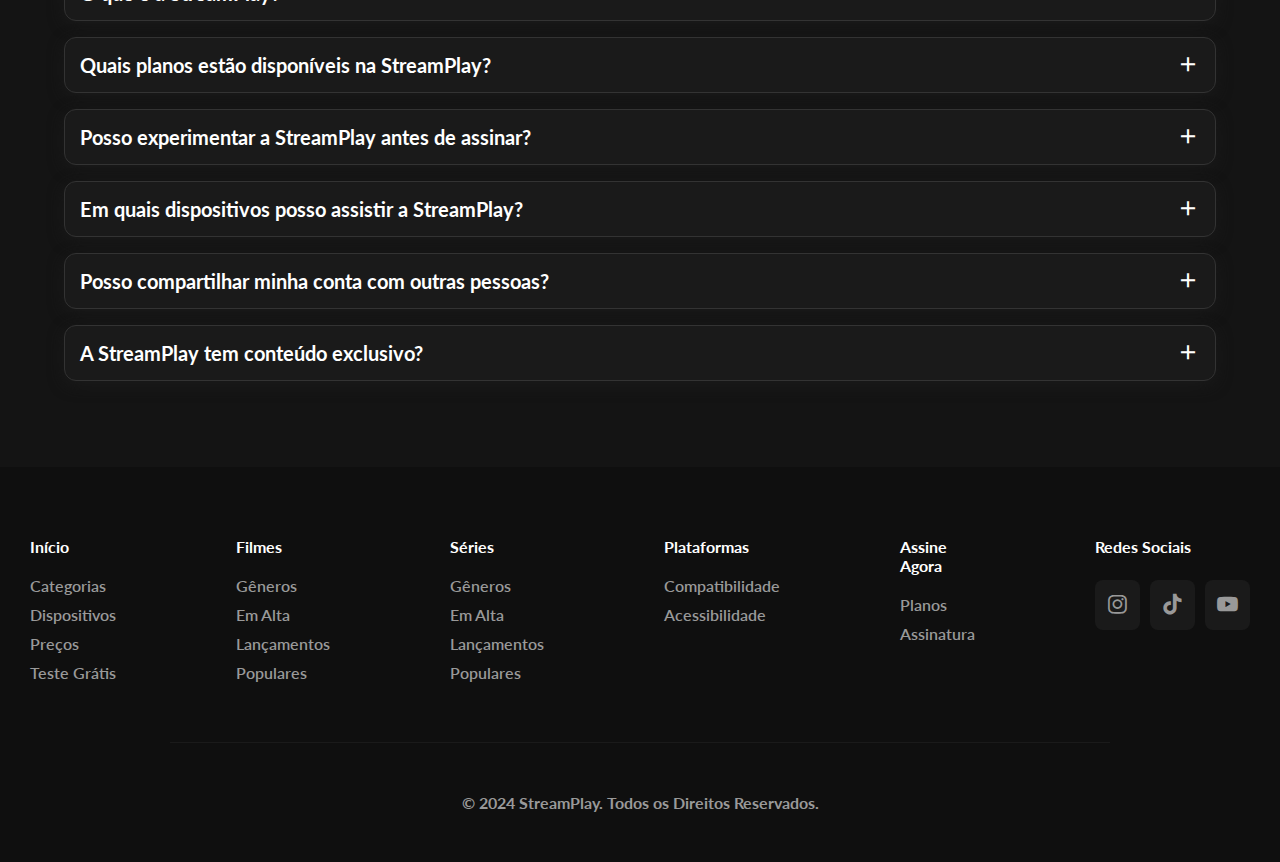
==== commit e9d6eb56: "feat: update commit" ====
--- a/plans.html
+++ b/plans.html
@@ -6,6 +6,7 @@
     <meta name="viewport" content="width=device-width, initial-scale=1.0">
     <!-- css -->
     <link rel="stylesheet" href="./css/style.css">
+    <!-- favIcon -->
     <link rel="shortcut icon" href="./img/logo-pequeno.png" type="image/x-icon">
     <!-- boxIcons -->
     <link href='https://unpkg.com/boxicons@2.1.4/css/boxicons.min.css' rel='stylesheet'>
--- a/css/style.css
+++ b/css/style.css
@@ -13,12 +13,12 @@
 :root {
     --color-base: #e21515;
     --color-subbase: #141414;
-    --color-text: #fff;
+    --color-text: #ffffff;
     --color-subtext: #999999;
     --color-black: #0f0f0f;
     --color-subblack: #1A1A1A;
-    --color-subwhite: #ffffff;
     --color-border: #333333;
+    --color-dark: #a11313;
     --color-gradient: linear-gradient(220deg, #e21515 -210%, #0f0f0f 60%);
     --no-color: transparent;
 }
@@ -46,14 +46,14 @@
     border: 5px solid transparent;
     background-clip: content-box;
     border-radius: 20px;
-    transition: all .3s;
+    transition: 0.3s ease;
 }
 
 ::-webkit-scrollbar-thumb:hover {
-    background: #a11313;
+    background-color: var(--color-dark);
     border: 5px solid transparent;
     background-clip: content-box;
-    transition: all .3s;
+    transition: 0.3s ease;
 }
 
 #btnTop {
@@ -74,14 +74,15 @@
     transition: opacity 0.3s ease, visibility 0.3s ease;
     opacity: 0;
     visibility: hidden;
-    transition: all .3s;
+    transition: 0.3s ease;
 }
 
     #btnTop:hover {
         transform: translateY(-4px);
-        transition: all .3s;
+        transition: 0.3s ease;
         background: var(--color-border);
     }
+
 /* #endregion */
 
 /* #region menu */
@@ -92,106 +93,124 @@
         width: 100%;
         height: 7em;
         display: flex;
-        justify-content: space-around;
         align-items: center;
+        justify-content: center;
         transition: backdrop-filter 0.5s ease;
 
-        & .menu {
+        .menu {
             display: flex;
             justify-content: space-around;
             align-items: center;
             width: 100%;
-            transform: translateX(-5em);
-
-            & img {
-                width: 18em;
-            }
-
-            & .navBar {
+            transform: translateX(-85px);
+
+            img {
+                width: 300px;
+            }
+
+            .navBar {
                 display: flex;
                 gap: 30px;
                 background: var(--color-black);
-                padding: 28px;
-                height: 6px;
+                padding: 20px 25px;
                 border-radius: 50px;
                 border: 3px solid var(--color-border);
                 box-shadow: 0 4px 15px var(--color-subblack);
-                align-items: center;
-                justify-content: center;
-
-                & li {
+
+                li {
+                    display: flex;
+                    align-items: center;
+                    position: relative;
+
                     a {
+                        transform: translateY(2px);
                         color: var(--color-subtext);
                         font-weight: bold;
                         position: relative;
                         font-size: 16px;
                         padding-bottom: 5px;
-                        transition: all .3s;
-                    }
-
-                    & a::before {
+                        transition: all 0.3s;
+
+                        &::before {
+                            content: "";
+                            position: absolute;
+                            bottom: 0;
+                            left: 0;
+                            width: 100%;
+                            height: 2px;
+                            background: var(--color-text);
+                            border-radius: 50%;
+                            transform: scaleX(0);
+                            transition: all 0.6s ease;
+                        }
+
+                        &:hover {
+                            color: var(--color-text);
+                            transition: all 0.3s;
+
+                            &::before {
+                                transform: scaleX(1);
+                            }
+                        }
+                    }
+
+                    &::before {
                         content: "";
                         position: absolute;
-                        width: 100%;
-                        height: 2px;
-                        background: var(--color-subwhite);
-                        border-radius: 5px;
-                        transform: scaleX(0);
-                        transition: all 0.6s ease;
-                    }
-
-                    & a::before {
-                        bottom: 0;
-                        left: 0;
-                    }
-
-                    & a:hover::before {
-                        transform: scaleX(1);
-                    }
-
-                    & a:hover {
-                        transition: all .3s;
-                        color: var(--color-text);
-                    }
-                }
-            }
-
-            & .login {
-                & li {
+                        top: -10px;
+                        left: 50%;
+                        transform: translateX(-50%);
+                        width: calc(100% + 30px);
+                        height: calc(100% + 20px);
+                        background: var(--color-border);
+                        border-radius: 50px;
+                        z-index: 1;
+                        opacity: 0;
+                        transition: all 0.3s ease;
+                        box-shadow: 0 4px 8px rgba(0, 0, 0, 0.2);
+                        pointer-events: none;
+                    }
+
+                    &.active {
+                        a {
+                            color: var(--color-text) !important;
+                            z-index: 2;
+
+                            &::before {
+                                display: none;
+                            }
+                        }
+
+                        &::before {
+                            opacity: 0.3;
+                        }
+                    }
+                }
+            }
+
+            .icons {
+                li {
                     display: flex;
                     align-items: center;
                     justify-content: center;
-                    transform: translateX(70px);
-
-                    a {
+                    transform: translateX(90px);
+                    gap: 30px;
+
+                    & button {
+                      background: none;
+                      border: none;
+                      cursor: pointer;
+
+                      & i {
+                        font-size: 30px;
+                        color: var(--color-subtext);
+                        transition: 0.3s ease;
+                      }
+
+                      & i:hover {
                         color: var(--color-text);
-                        font-weight: bold;
-                        font-size: 16px;
-                        align-items: center;
-                        display: flex;
-                        border-radius: 12px;
-                        height: 50px;
-                        padding: 15px;
-                        gap: 5px;
-                        border: 3px solid var(--color-base);
-                        box-shadow: 0 4px 15px var(--color-subblack);
-                        transition: all .3s;
-                        display: flex;
-                        justify-content: center;
-                        align-items: center;
-
-                        & i {
-                            font-size: 22px;
-                            color: var(--color-text);
-                        }
-                    }
-
-                    a:hover {
-                        background: var(--color-base);
-                        border: 3px solid var(--color-base);
-                        border-radius: 12px;
-                        color: var(--color-text);
-                        transition: all .3s;
+                        transition: 0.3s ease;
+                      }
                     }
                 }
             }
@@ -284,7 +303,7 @@
                     top: 0;
                     width: 0;
                     height: 100%;
-                    background: #a11313;
+                    background-color: var(--color-dark);
                     transform: skewX(45deg);
                     z-index: -1;
                     transition: width 1000ms;
@@ -353,7 +372,7 @@
             justify-content: center;
             align-items: center;
             gap: 50px;
-            transition: all .3s;
+            transition: 0.3s ease;
 
             & .cardContainer {
                 background: var(--color-subblack);
@@ -396,7 +415,7 @@
                     display: flex;
                     align-items: center;
                     justify-content: space-between;
-                    color: var(--color-subwhite);
+                    color: var(--color-text);
                     font-size: 17px;
                     padding: 0 30px;
                 }
@@ -404,27 +423,27 @@
                 & .arrow-animations {
                     width: 35px;
                     height: 35px;
-                    transition: all .3s;
+                    transition: 0.3s ease;
                     padding: 8px;
                     border-radius: 7px;
                     background: var(--color-border);
 
                     & path {
-                        stroke: var(--color-subwhite);
-                        fill: var(--color-subwhite);
+                        stroke: var(--color-text);
+                        fill: var(--color-text);
                     }
                 }
             }
 
             & .cardContainer:hover {
                 transform: scale(1.02);
-                transition: all .3s;
+                transition: 0.3s ease;
             }
         }
 
         .movieCard:has(.cardContainer:hover)>.cardContainer:not(:hover) {
             opacity: 0.5;
-            transition: all .3s;
+            transition: 0.3s ease;
         }
     }
 }
@@ -460,7 +479,7 @@
             justify-content: center;
             align-items: center;
             gap: 50px;
-            transition: all .3s;
+            transition: 0.3s ease;
 
             & .cardContainer {
                 background: var(--color-subblack);
@@ -503,7 +522,7 @@
                     display: flex;
                     align-items: center;
                     justify-content: space-between;
-                    color: var(--color-subwhite);
+                    color: var(--color-text);
                     font-size: 17px;
                     padding: 0 30px;
                 }
@@ -511,27 +530,27 @@
                 & .arrow-animations {
                     width: 35px;
                     height: 35px;
-                    transition: all .3s;
+                    transition: 0.3s ease;
                     padding: 8px;
                     border-radius: 7px;
                     background: var(--color-border);
 
                     & path {
-                        stroke: var(--color-subwhite);
-                        fill: var(--color-subwhite);
+                        stroke: var(--color-text);
+                        fill: var(--color-text);
                     }
                 }
             }
 
             & .cardContainer:hover {
                 transform: scale(1.02);
-                transition: all .3s;
+                transition: 0.3s ease;
             }
         }
 
         .serieCard:has(.cardContainer:hover)>.cardContainer:not(:hover) {
             opacity: 0.5;
-            transition: all .3s;
+            transition: 0.3s ease;
         }
     }
 }
@@ -609,7 +628,7 @@
 
             & .cardPlatformContainer:hover {
                 transform: translateY(-15px);
-                transition: all .3s;
+                transition: 0.3s ease;
             }
         }
 
@@ -659,7 +678,7 @@
 
             & .cardPlatformContainer:hover {
                 transform: translateY(-15px);
-                transition: all .3s;
+                transition: 0.3s ease;
             }
         }
     }
@@ -705,7 +724,7 @@
                 padding: 2.2em;
                 width: 450px;
                 height: 280px;
-                transition: all .3s;
+                transition: 0.3s ease;
                 margin-bottom: 120px;
 
                 & h1 {
@@ -759,16 +778,16 @@
                         width: 200px;
                         height: 50px;
                         padding: 15px;
-                        transition: all .3s;
+                        transition: 0.3s ease;
                         justify-content: center;
                         align-items: center;
                         background: var(--color-base);
-                        transition: all .3s;
+                        transition: 0.3s ease;
                     }
 
                     & a:hover {
-                        transition: all .3s;
-                        background-color: #a11313;
+                        transition: 0.3s ease;
+                        background-color: var(--color-dark);
                     }
                 }
             }
@@ -776,7 +795,7 @@
             & .cardSubscribeContainer:hover {
                 transform: scale(1.02);
                 background: var(--color-gradient);
-                transition: all .3s;
+                transition: 0.3s ease;
             }
         }
 
@@ -823,12 +842,12 @@
                 height: 50px;
                 padding: 15px;
                 box-shadow: 0 4px 15px var(--color-subblack);
-                transition: transform 0.3s ease;
+                transition: 0.3s ease;
             }
 
             & a:hover {
-                transition: all .3s;
-                background: #a11313;
+                transition: 0.3s ease;
+                background-color: var(--color-dark);
             }
         }
     }
@@ -857,7 +876,7 @@
                 & h3 {
                     font-size: 16px;
                     margin-bottom: 20px;
-                    color: var(--color-subwhite);
+                    color: var(--color-text);
                 }
 
                 & li {
@@ -870,7 +889,7 @@
                     }
 
                     & a:hover {
-                        color: var(--color-subwhite);
+                        color: var(--color-text);
                     }
                 }
 
@@ -885,11 +904,11 @@
                         background: var(--color-subblack);
                         color: var(--color-subtext);
                         border-radius: 8px;
-                        transition: all .3s;
+                        transition: 0.3s ease;
                     }
 
                     & a:hover {
-                        transition: all .3s;
+                        transition: 0.3s ease;
                         color: var(--color-subblack);
                         background: var(--color-subtext);
                     }
@@ -941,7 +960,7 @@
                 height: 320px;
                 flex-direction: column;
                 text-align: center;
-                transition: all .3s;
+                transition: 0.3s ease;
 
                 & h2 {
                     margin-top: 30px;
@@ -972,7 +991,7 @@
 
             & .cardReasons:hover {
                 transform: scale(1.05);
-                transition: all .3s;
+                transition: 0.3s ease;
             }
         }
 
@@ -1084,16 +1103,16 @@
                             width: 330px;
                             height: 50px;
                             padding: 15px;
-                            transition: all .3s;
+                            transition: 0.3s ease;
                             justify-content: center;
                             align-items: center;
                             background: var(--color-base);
-                            transition: all .3s;
+                            transition: 0.3s ease;
                         }
 
                         & a:hover {
-                            transition: all .3s;
-                            background-color: #a11313;
+                            transition: 0.3s ease;
+                            background-color: var(--color-dark);
                         }
                     }
 
@@ -1160,7 +1179,7 @@
                     display: flex;
                     justify-content: space-between;
                     align-items: center;
-                    transition: all .3s;
+                    transition: 0.3s ease;
                     margin-bottom: 0;
 
                     & h2 {
@@ -1176,7 +1195,7 @@
 
                 & .faqQuestion:hover {
                     background: var(--color-border);
-                    transition: all .3s;
+                    transition: 0.3s ease;
                 }
 
                 .faqResponse {
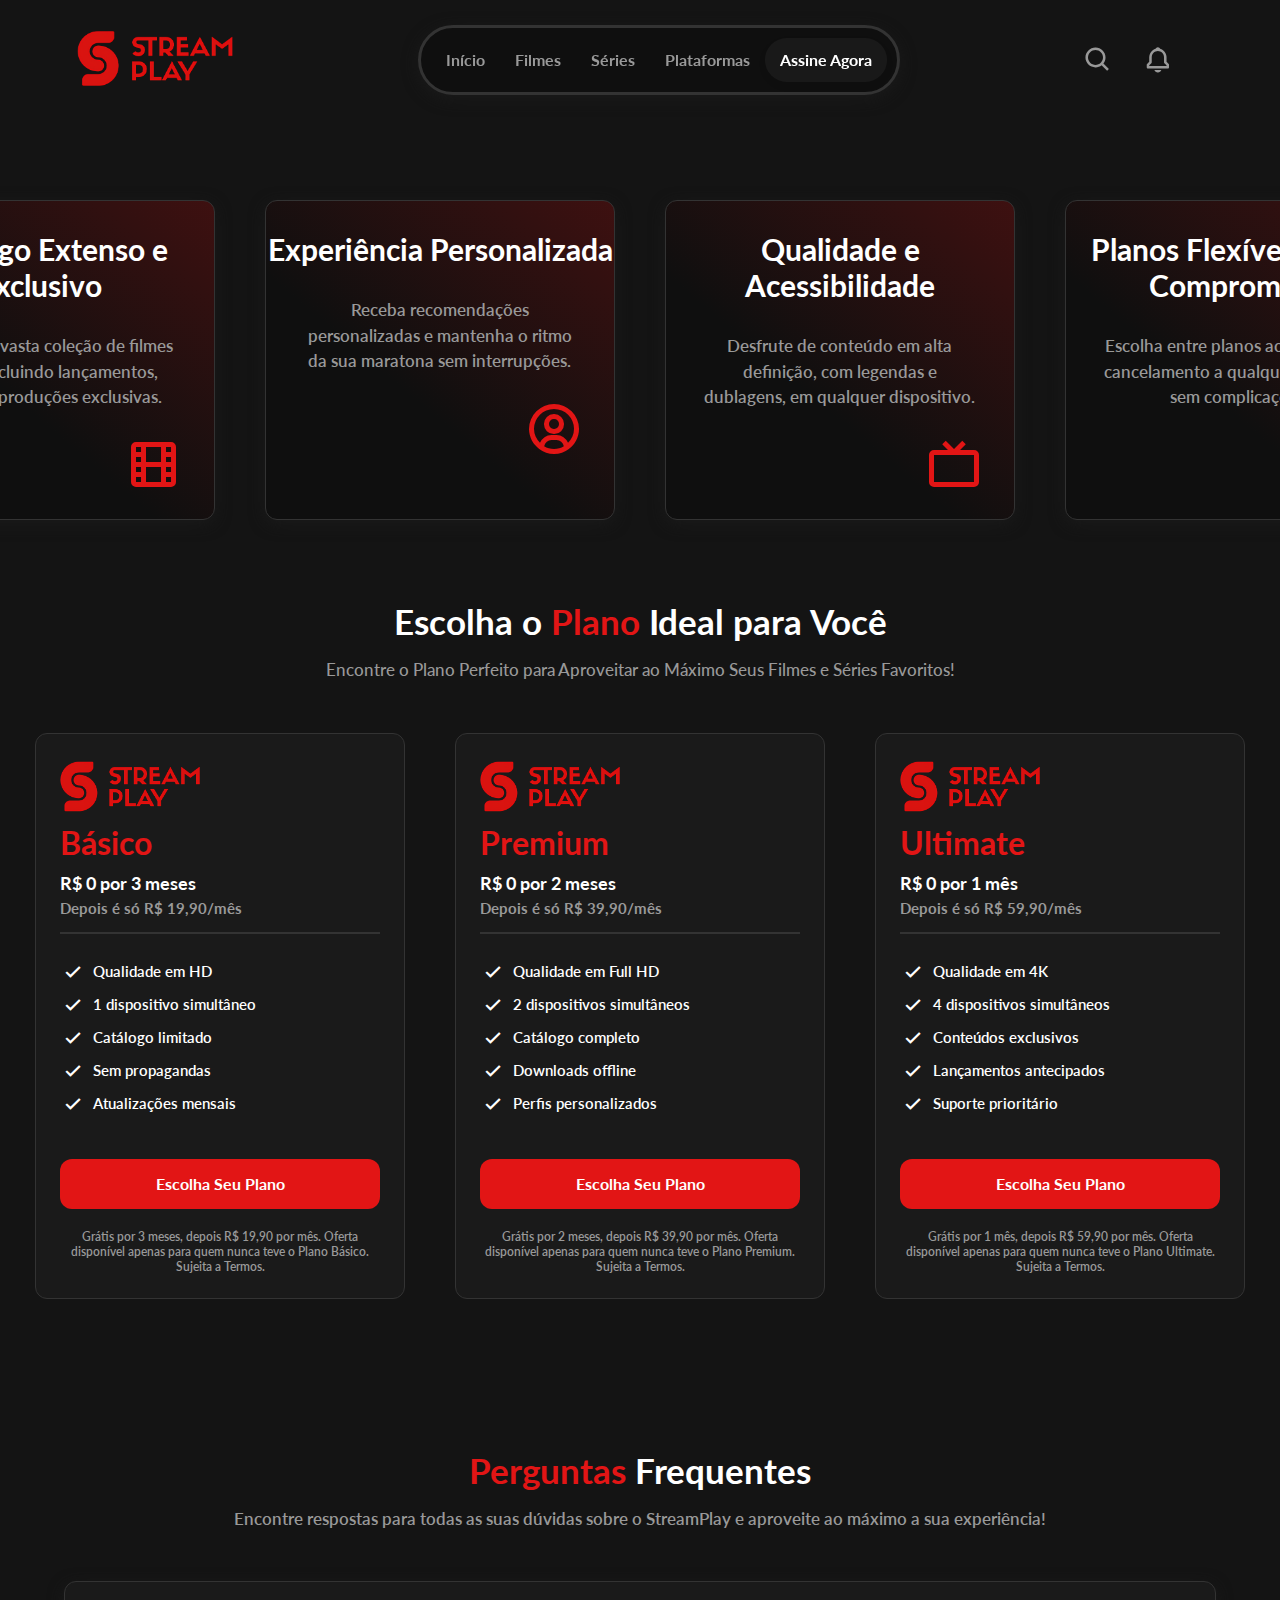
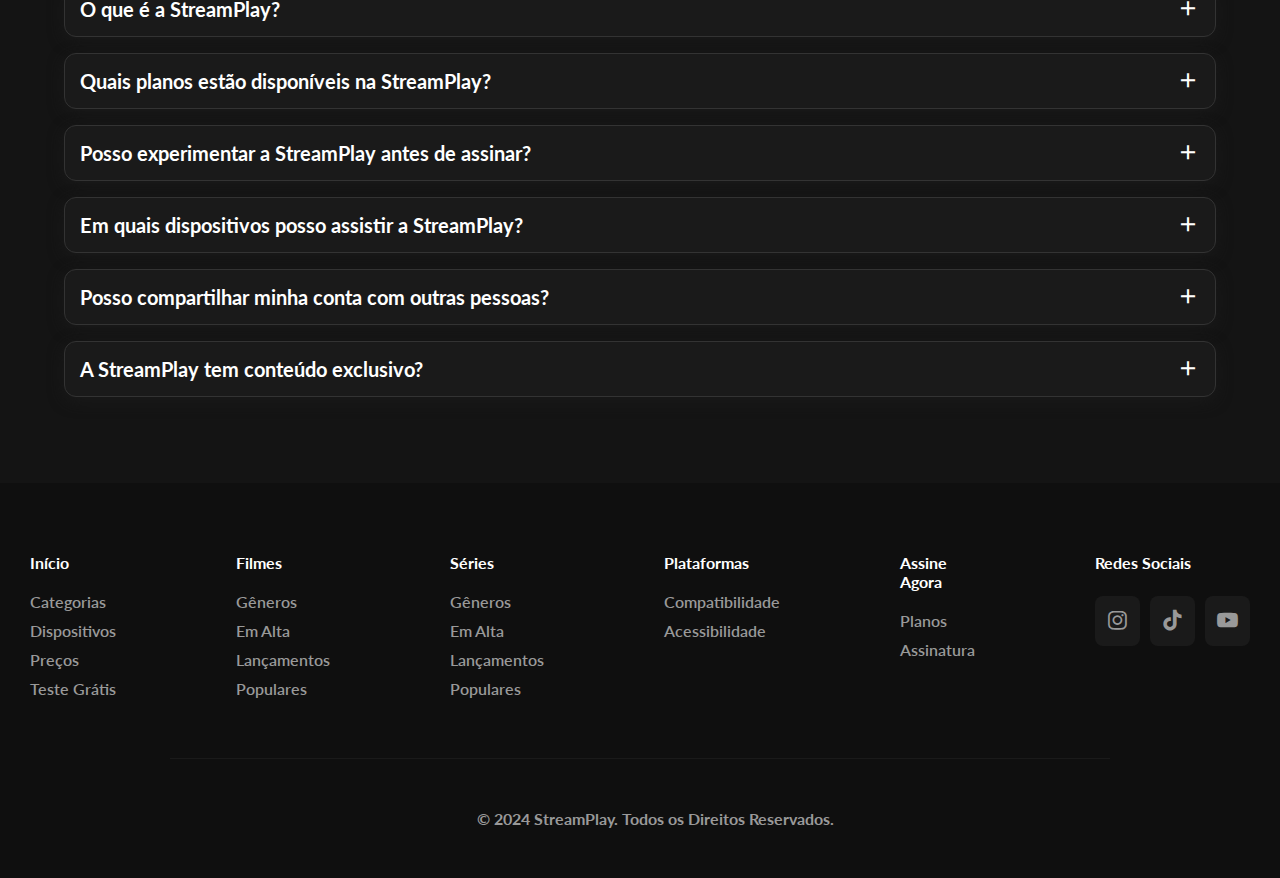
==== commit f638f858: "feat: update commit" ====
--- a/plans.html
+++ b/plans.html
@@ -22,11 +22,9 @@
 
         <nav>
             <div class="menu">
-                <div class="logo">
                     <a href="index.html#home">
                         <img src="./img/logo.png" alt="streamplay">
                     </a>
-                </div>
                 <ul class="navBar">
                     <li><a href="index.html#home">Início</a></li>
                     <li><a href="index.html#movie">Filmes</a></li>
@@ -34,9 +32,10 @@
                     <li><a href="index.html#platform">Plataformas</a></li>
                     <li><a href="#">Assine Agora</a></li>
                 </ul>
-                <ul class="login">
+                <ul class="icons">
                     <li>
-                        <a href="#"><i class='bx bx-user'></i>Entrar</a>
+                        <button><i class='bx bx-search'></i></button>
+                        <button><i class='bx bx-bell'></i></button>
                     </li>
                 </ul>
             </div>
--- a/css/style.css
+++ b/css/style.css
@@ -34,7 +34,7 @@
 }
 
 ::-webkit-scrollbar {
-    width: 22px;
+    width: 20px;
 }
 
 ::-webkit-scrollbar-track {
@@ -45,7 +45,7 @@
     background: var(--color-base);
     border: 5px solid transparent;
     background-clip: content-box;
-    border-radius: 20px;
+    border-radius: 10px;
     transition: 0.3s ease;
 }
 
@@ -91,7 +91,7 @@
         position: fixed;
         z-index: 100;
         width: 100%;
-        height: 7em;
+        height: 120px;
         display: flex;
         align-items: center;
         justify-content: center;
@@ -102,10 +102,10 @@
             justify-content: space-around;
             align-items: center;
             width: 100%;
-            transform: translateX(-85px);
+            transform: translateX(-16px);
 
             img {
-                width: 300px;
+                width: 160px;
             }
 
             .navBar {
@@ -193,7 +193,6 @@
                     display: flex;
                     align-items: center;
                     justify-content: center;
-                    transform: translateX(90px);
                     gap: 30px;
 
                     & button {
@@ -253,7 +252,7 @@
 
             & span {
                 color: var(--color-base);
-                font-weight: 720;
+                font-weight: 650;
             }
         }
 
@@ -281,10 +280,8 @@
                 justify-content: center;
                 display: flex;
                 border-radius: 8px;
-                width: 190px;
-                height: 50px;
-                padding: 15px;
-                gap: 5px;
+                padding: 15px 20px;
+                gap: 10px;
                 text-align: center;
                 position: relative;
                 overflow: hidden;
@@ -314,7 +311,7 @@
                 }
 
             & i {
-                font-size: 35px;
+                font-size: 22px;
                 color: var(--color-text);
             }
         }
@@ -351,7 +348,7 @@
         align-items: center;
         justify-content: center;
         background-color: var(--color-subbase);
-        padding: 9em;
+        padding: 144px;
 
         & h1 {
             color: var(--color-text);
@@ -390,7 +387,6 @@
                 }
 
                 & .imageWrapper img {
-                    padding: 0.05em;
                     max-width: 78%;
                     height: auto;
                     margin-top: 30px;
@@ -452,13 +448,13 @@
 
 /* #region serie */
 #serie {
-    margin-top: -11em;
+    margin-top: -176px;
 
     & .serieContainer {
         align-items: center;
         justify-content: center;
         background-color: var(--color-subbase);
-        padding: 9em;
+        padding: 144px;
 
         & h1 {
             color: var(--color-text);
@@ -497,7 +493,6 @@
                 }
 
                 & .imageWrapper img {
-                    padding: 0.05em;
                     max-width: 78%;
                     height: auto;
                     margin-top: 30px;
@@ -559,13 +554,13 @@
 
 /* #region platform */
 #platform {
-    margin-top: -11em;
+    margin-top: -176px;
 
     & .platformContainer {
         align-items: center;
         justify-content: center;
         background-color: var(--color-subbase);
-        padding: 9em;
+        padding: 144px;
 
         & h1 {
             color: var(--color-text);
@@ -592,11 +587,11 @@
                 background: var(--color-gradient);
                 border-radius: 12px;
                 box-shadow: 0 4px 15px var(--color-subblack);
-                padding: 2em;
+                padding: 35px;
                 width: 450px;
                 height: 270px;
                 transition: transform 0.3s ease;
-                padding-top: 3.7em;
+                padding-top: 60px;
 
                 & .icon-title {
                     display: flex;
@@ -642,11 +637,11 @@
                 background: var(--color-gradient);
                 border-radius: 12px;
                 box-shadow: 0 4px 15px var(--color-subblack);
-                padding: 2em;
+                padding: 35px;
                 width: 450px;
                 height: 270px;
                 transition: transform 0.3s ease;
-                padding-top: 3.7em;
+                padding-top: 60px;
 
                 & .icon-title {
                     display: flex;
@@ -688,13 +683,13 @@
 
 /* #region subscribe */
 #subscribe {
-    margin-top: -11em;
+    margin-top: -176px;
 
     & .subscribeContainer {
         align-items: center;
         justify-content: center;
         background-color: var(--color-subbase);
-        padding: 9em;
+        padding: 144px;
 
         & h1 {
             color: var(--color-text);
@@ -721,7 +716,7 @@
                 border: 1px solid var(--color-border);
                 border-radius: 12px;
                 box-shadow: 0 4px 15px var(--color-subblack);
-                padding: 2.2em;
+                padding: 35px;
                 width: 450px;
                 height: 280px;
                 transition: 0.3s ease;
@@ -760,7 +755,7 @@
                     & span {
                         font-size: 17px;
                         color: var(--color-subtext);
-                        font-weight: 720;
+                        font-weight: 650;
                     }
                 }
 
@@ -806,7 +801,6 @@
             height: 350px;
             width: auto;
             border-radius: 8px;
-            padding: 3em;
             align-items: center;
             display: flex;
             border: 1px solid var(--color-border);
@@ -820,7 +814,7 @@
 
                 & span {
                     color: var(--color-base);
-                    font-weight: 720;
+                    font-weight: 650;
                 }
             }
 
@@ -838,9 +832,7 @@
                 font-size: 16px;
                 display: flex;
                 border-radius: 8px;
-                width: 208px;
-                height: 50px;
-                padding: 15px;
+                padding: 15px 20px;
                 box-shadow: 0 4px 15px var(--color-subblack);
                 transition: 0.3s ease;
             }
@@ -924,6 +916,7 @@
             border-top: 1px solid var(--color-subblack);
             padding-top: 20px;
             height: 100px;
+            padding-left: 30px;
 
             & h2 {
                 color: var(--color-subtext);
@@ -996,7 +989,7 @@
         }
 
         & .plansCardContainer {
-            margin-top: 5em;
+            margin-top: 80px;
 
             & .textContainer {
                 align-items: center;
@@ -1017,7 +1010,7 @@
                     font-size: 17px;
                     color: var(--color-subtext);
                     margin-bottom: 50px;
-                    font-weight: 600;
+                    font-weight: 500;
                     line-height: 1.5;
                 }
             }
@@ -1035,20 +1028,18 @@
                     border-radius: 12px;
                     display: flex;
                     flex-direction: column;
-                    padding: 1.5em;
+                    padding: 24px;
                     width: 370px;
-                    height: 550px;
                     transition: box-shadow 0.3s ease;
                     cursor: pointer;
 
                     & img {
                         width: 45%;
-                        margin-top: -10px;
-                        transform: translateX(-32px);
+                        transform: translateX(-2px);
                     }
 
                     & h1 {
-                        margin-top: -10px;
+                        margin-top: 5px;
                         color: var(--color-base);
                         font-size: 32px;
                         margin-bottom: 10px;
@@ -1145,7 +1136,7 @@
 
                 & span {
                     color: var(--color-base);
-                    font-weight: 720;
+                    font-weight: 650;
                 }
             }
 
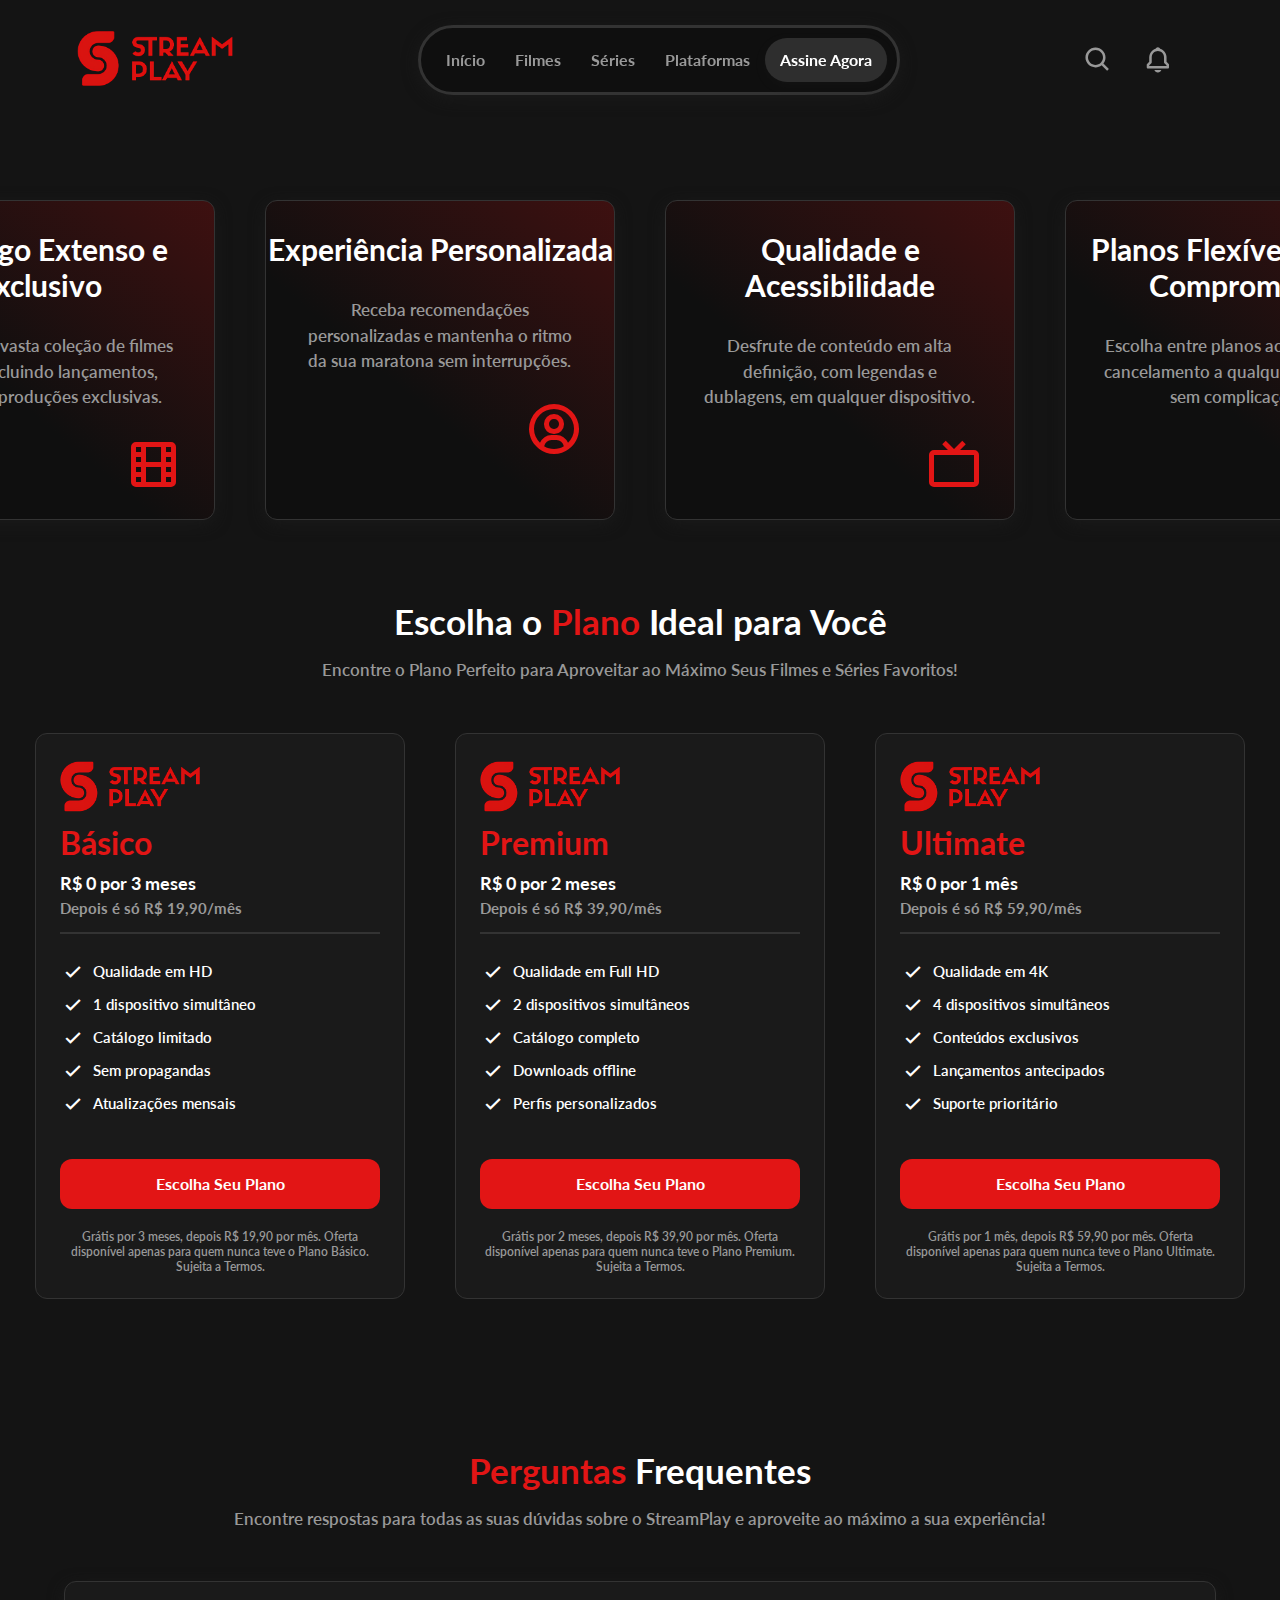
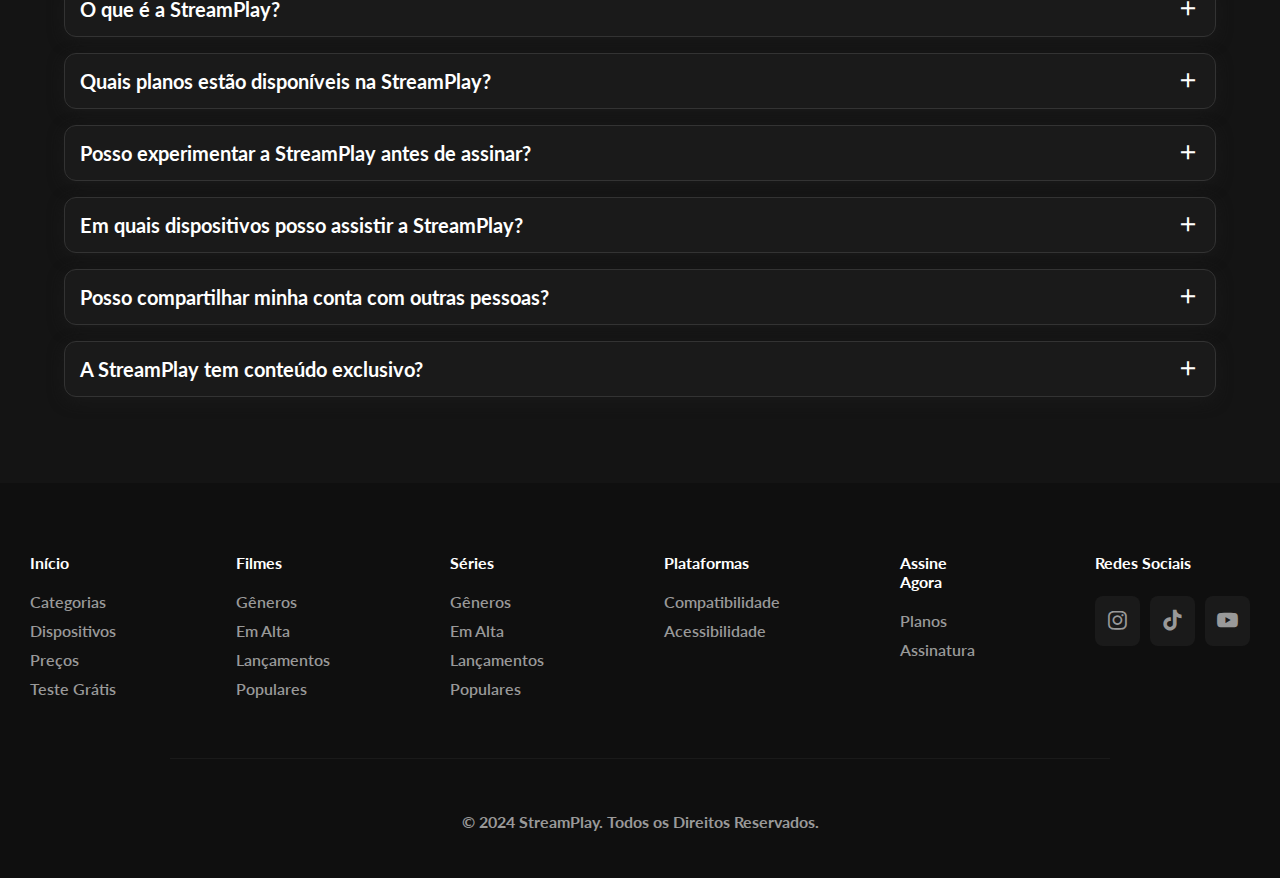
==== commit 6f71d3d6: "update code commit" ====
--- a/plans.html
+++ b/plans.html
@@ -1,388 +1,447 @@
 <!DOCTYPE html>
 <html lang="pt-br">
+  <head>
+    <meta charset="UTF-8" />
+    <meta name="viewport" content="width=device-width, initial-scale=1.0" />
+    <!-- css -->
+    <link rel="stylesheet" href="./css/style.css" />
+    <!-- favIcon -->
+    <link
+      rel="shortcut icon"
+      href="./img/logo-pequeno.png"
+      type="image/x-icon"
+    />
+    <!-- boxIcons -->
+    <link
+      href="https://unpkg.com/boxicons@2.1.4/css/boxicons.min.css"
+      rel="stylesheet"
+    />
+    <!-- fontAwesome -->
+    <link
+      href="https://cdnjs.cloudflare.com/ajax/libs/font-awesome/6.7.2/css/all.min.css"
+      rel="stylesheet"
+    />
+    <title>Assinar | StreamPlay</title>
+  </head>
 
-<head>
-    <meta charset="UTF-8">
-    <meta name="viewport" content="width=device-width, initial-scale=1.0">
-    <!-- css -->
-    <link rel="stylesheet" href="./css/style.css">
-    <!-- favIcon -->
-    <link rel="shortcut icon" href="./img/logo-pequeno.png" type="image/x-icon">
-    <!-- boxIcons -->
-    <link href='https://unpkg.com/boxicons@2.1.4/css/boxicons.min.css' rel='stylesheet'>
-    <title>Assinar | StreamPlay</title>
-</head>
-
-<body>
-
+  <body>
     <!-- header -->
     <header>
+      <button id="btnTop"><i class="fa-solid fa-caret-up"></i></button>
 
-        <button id="btnTop"><i class='bx bx-chevron-up'></i></button>
-
-        <nav>
-            <div class="menu">
-                    <a href="index.html#home">
-                        <img src="./img/logo.png" alt="streamplay">
-                    </a>
-                <ul class="navBar">
-                    <li><a href="index.html#home">Início</a></li>
-                    <li><a href="index.html#movie">Filmes</a></li>
-                    <li><a href="index.html#serie">Séries</a></li>
-                    <li><a href="index.html#platform">Plataformas</a></li>
-                    <li><a href="#">Assine Agora</a></li>
-                </ul>
-                <ul class="icons">
-                    <li>
-                        <button><i class='bx bx-search'></i></button>
-                        <button><i class='bx bx-bell'></i></button>
-                    </li>
-                </ul>
-            </div>
-        </nav>
+      <nav>
+        <div class="menu">
+          <a href="index.html#home">
+            <img src="./img/logo.png" alt="streamplay" />
+          </a>
+          <ul class="navBar">
+            <li><a href="index.html#home">Início</a></li>
+            <li><a href="index.html#movie">Filmes</a></li>
+            <li><a href="index.html#serie">Séries</a></li>
+            <li><a href="index.html#platform">Plataformas</a></li>
+            <li><a href="#">Assine Agora</a></li>
+          </ul>
+          <ul class="icons">
+            <li>
+              <button><i class="bx bx-search"></i></button>
+              <button><i class="bx bx-bell"></i></button>
+            </li>
+          </ul>
+        </div>
+      </nav>
     </header>
 
     <main>
-
-        <!-- plans -->
-        <section id="plans">
-            <div class="plansContainer">
-                <div class="reasonsCard">
-                    <ul class="cardReasons">
-                        <li>
-                            <h2>Catálogo Extenso e Exclusivo</h2>
-                        </li>
-                        <li>
-                            <p>Acesse uma vasta coleção de filmes e séries, incluindo lançamentos, clássicos e produções
-                                exclusivas.</p>
-                        </li>
-                        <li>
-                            <i class="bx bx-film"></i>
-                        </li>
-                    </ul>
-                    <ul class="cardReasons">
-                        <li>
-                            <h2>Experiência Personalizada</h2>
-                        </li>
-                        <li>
-                            <p>Receba recomendações personalizadas e mantenha o ritmo da sua maratona sem interrupções.
-                            </p>
-                        </li>
-                        <li>
-                            <i class="bx bx-user-circle"></i>
-                        </li>
-                    </ul>
-                    <ul class="cardReasons">
-                        <li>
-                            <h2>Qualidade e Acessibilidade</h2>
-                        </li>
-                        <li>
-                            <p>Desfrute de conteúdo em alta definição, com legendas e dublagens, em qualquer
-                                dispositivo.</p>
-                        </li>
-                        <li>
-                            <i class="bx bx-tv"></i>
-                        </li>
-                    </ul>
-                    <ul class="cardReasons">
-                        <li>
-                            <h2>Planos Flexíveis e Sem Compromisso</h2>
-                        </li>
-                        <li>
-                            <p>Escolha entre planos acessíveis com cancelamento a qualquer momento, sem complicações.
-                            </p>
-                        </li>
-                        <li>
-                            <i class="bx bx-wallet"></i>
-                        </li>
-                    </ul>
-                </div>
-                <div class="plansCardContainer">
-                    <div class="textContainer">
-                        <ul>
-                            <li>
-                                <h1>Escolha o <span>Plano</span> Ideal para Você</h1>
-                                <p>Encontre o Plano Perfeito para Aproveitar ao Máximo Seus Filmes e Séries Favoritos!
-                                </p>
-                            </li>
-                        </ul>
-                    </div>
-                    <div class="plansCard">
-                        <div>
-                            <ul class="cardPlansContainer">
-                                <li>
-                                    <img src="./img/logo.png" alt="">
-                                </li>
-                                <li>
-                                    <h1>Básico</h1>
-                                </li>
-                                <li>
-                                    <h2>R$ 0 por 3 meses</h2>
-                                </li>
-                                <li>
-                                    <h3>Depois é só R$ 19,90/mês</h3>
-                                </li>
-                                <li class="check-text">
-                                    <i class='bx bx-check'></i>
-                                    <p>Qualidade em HD</p>
-                                </li>
-                                <li class="check-text">
-                                    <i class='bx bx-check'></i>
-                                    <p>1 dispositivo simultâneo</p>
-                                </li>
-                                <li class="check-text">
-                                    <i class='bx bx-check'></i>
-                                    <p>Catálogo limitado</p>
-                                </li>
-                                <li class="check-text">
-                                    <i class='bx bx-check'></i>
-                                    <p>Sem propagandas</p>
-                                </li>
-                                <li class="check-text">
-                                    <i class='bx bx-check'></i>
-                                    <p>Atualizações mensais</p>
-                                </li>
-                                <div class="buttonContainer">
-                                    <a href="plans.html">Escolha Seu Plano</a>
-                                </div>
-                                <li>
-                                    <p>Grátis por 3 meses, depois R$ 19,90 por mês. Oferta disponível apenas para quem
-                                        nunca teve o Plano Básico. Sujeita a Termos.</p>
-                                </li>
-                            </ul>
-                        </div>
-                        <div>
-                            <ul class="cardPlansContainer">
-                                <li>
-                                    <img src="./img/logo.png" alt="">
-                                </li>
-                                <li>
-                                    <h1>Premium</h1>
-                                </li>
-                                <li>
-                                    <h2>R$ 0 por 2 meses</h2>
-                                </li>
-                                <li>
-                                    <h3>Depois é só R$ 39,90/mês</h3>
-                                </li>
-                                <li class="check-text">
-                                    <i class='bx bx-check'></i>
-                                    <p>Qualidade em Full HD</p>
-                                </li>
-                                <li class="check-text">
-                                    <i class='bx bx-check'></i>
-                                    <p>2 dispositivos simultâneos</p>
-                                </li>
-                                <li class="check-text">
-                                    <i class='bx bx-check'></i>
-                                    <p>Catálogo completo</p>
-                                </li>
-                                <li class="check-text">
-                                    <i class='bx bx-check'></i>
-                                    <p>Downloads offline</p>
-                                </li>
-                                <li class="check-text">
-                                    <i class='bx bx-check'></i>
-                                    <p>Perfis personalizados</p>
-                                </li>
-                                <div class="buttonContainer">
-                                    <a href="plans.html">Escolha Seu Plano</a>
-                                </div>
-                                <li>
-                                    <p>Grátis por 2 meses, depois R$ 39,90 por mês. Oferta disponível apenas para quem
-                                        nunca teve o Plano Premium. Sujeita a Termos.</p>
-                                </li>
-                            </ul>
-                        </div>
-                        <div>
-                            <ul class="cardPlansContainer">
-                                <li>
-                                    <img src="./img/logo.png" alt="logo">
-                                </li>
-                                <li>
-                                    <h1>Ultimate</h1>
-                                </li>
-                                <li>
-                                    <h2>R$ 0 por 1 mês</h2>
-                                </li>
-                                <li>
-                                    <h3>Depois é só R$ 59,90/mês</h3>
-                                </li>
-                                <li class="check-text">
-                                    <i class='bx bx-check'></i>
-                                    <p>Qualidade em 4K</p>
-                                </li>
-                                <li class="check-text">
-                                    <i class='bx bx-check'></i>
-                                    <p>4 dispositivos simultâneos</p>
-                                </li>
-                                <li class="check-text">
-                                    <i class='bx bx-check'></i>
-                                    <p>Conteúdos exclusivos</p>
-                                </li>
-                                <li class="check-text">
-                                    <i class='bx bx-check'></i>
-                                    <p>Lançamentos antecipados</p>
-                                </li>
-                                <li class="check-text">
-                                    <i class='bx bx-check'></i>
-                                    <p>Suporte prioritário</p>
-                                </li>
-                                <div class="buttonContainer">
-                                    <a href="plans.html">Escolha Seu Plano</a>
-                                </div>
-                                <li>
-                                    <p>Grátis por 1 mês, depois R$ 59,90 por mês. Oferta disponível apenas para quem
-                                        nunca teve o Plano Ultimate. Sujeita a Termos.</p>
-                                </li>
-                            </ul>
-                        </div>
-                    </div>
-                </div>
-                <div class="faqContainer">
-                    <ul>
-                        <li>
-                            <h1><span>Perguntas</span> Frequentes</h1>
-                            <p>Encontre respostas para todas as suas dúvidas sobre o StreamPlay e aproveite ao máximo a
-                                sua experiência!</p>
-                        </li>
-                    </ul>
-                    <div class="faqCard">
-                        <button class="faqQuestion">
-                            <h2>O que é a StreamPlay?</h2><i class="bx bx-plus toggle-icon"></i>
-                        </button>
-                        <div class="faqResponse">
-                            <p>A StreamPlay é uma plataforma de streaming que oferece uma ampla variedade de filmes e
-                                séries para você assistir quando e onde quiser. Com uma interface amigável e conteúdo
-                                atualizado regularmente, a StreamPlay é a melhor escolha para entretenimento digital.
-                            </p>
-                        </div>
-                    </div>
-                    <div class="faqCard">
-                        <button class="faqQuestion">
-                            <h2>Quais planos estão disponíveis na StreamPlay?</h2><i class="bx bx-plus toggle-icon"></i>
-                        </button>
-                        <div class="faqResponse">
-                            <p>A StreamPlay oferece três planos: Básico: Ideal para usuários que desejam assistir em um
-                                único dispositivo com qualidade padrão (HD). Premium: Permite assistir em até dois
-                                dispositivos simultaneamente em alta definição (Full HD). Ultimate: Oferece suporte para
-                                até
-                                quatro dispositivos simultaneamente em qualidade Ultra HD (4K).</p>
-                        </div>
-                    </div>
-                    <div class="faqCard">
-                        <button class="faqQuestion">
-                            <h2>Posso experimentar a StreamPlay antes de assinar?</h2><i
-                                class="bx bx-plus toggle-icon"></i>
-                        </button>
-                        <div class="faqResponse">
-                            <p>Sim! Oferecemos um período de teste gratuito de 7 dias para novos usuários. Durante esse
-                                período, você terá acesso completo ao catálogo e poderá explorar todos os recursos antes
-                                de decidir por uma assinatura.</p>
-                        </div>
-                    </div>
-                    <div class="faqCard">
-                        <button class="faqQuestion">
-                            <h2>Em quais dispositivos posso assistir a StreamPlay?</h2><i
-                                class="bx bx-plus toggle-icon"></i>
-                        </button>
-                        <div class="faqResponse">
-                            <p>Você pode assistir a StreamPlay em diversos dispositivos, incluindo: Smart TVs;
-                                Computadores e notebook (via navegador); Celulares e tablets (iOS e Android); Consoles
-                                de
-                                videogame (PlayStation e Xbox); Dispositivos de streaming como Chromecast.</p>
-                        </div>
-                    </div>
-                    <div class="faqCard">
-                        <button class="faqQuestion">
-                            <h2>Posso compartilhar minha conta com outras pessoas?</h2><i
-                                class="bx bx-plus toggle-icon"></i>
-                        </button>
-                        <div class="faqResponse">
-                            <p>Depende do plano contratado: Básico: Apenas um dispositivo por vez. Premium: Permite até
-                                dois dispositivos simultaneamente. Ultimate: Permite até quatro dispositivos
-                                simultaneamente. Recomendamos que você compartilhe apenas com pessoas de confiança.</p>
-                        </div>
-                    </div>
-                    <div class="faqCard">
-                        <button class="faqQuestion">
-                            <h2>A StreamPlay tem conteúdo exclusivo?</h2><i class="bx bx-plus toggle-icon"></i>
-                        </button>
-                        <div class="faqResponse">
-                            <p>Sim! A StreamPlay possui filmes e séries originais exclusivos, além de um catálogo
-                                diversificado de grandes estúdios. Nosso conteúdo exclusivo é atualizado regularmente
-                                para garantir que você sempre tenha algo novo para assistir.</p>
-                        </div>
-                    </div>
-                </div>
-            </div>
-        </section>
-
+      <!-- plans -->
+      <section id="plans">
+        <div class="plansContainer">
+          <div class="reasonsCard">
+            <ul class="cardReasons">
+              <li>
+                <h2>Catálogo Extenso e Exclusivo</h2>
+              </li>
+              <li>
+                <p>
+                  Acesse uma vasta coleção de filmes e séries, incluindo
+                  lançamentos, clássicos e produções exclusivas.
+                </p>
+              </li>
+              <li>
+                <i class="bx bx-film"></i>
+              </li>
+            </ul>
+            <ul class="cardReasons">
+              <li>
+                <h2>Experiência Personalizada</h2>
+              </li>
+              <li>
+                <p>
+                  Receba recomendações personalizadas e mantenha o ritmo da sua
+                  maratona sem interrupções.
+                </p>
+              </li>
+              <li>
+                <i class="bx bx-user-circle"></i>
+              </li>
+            </ul>
+            <ul class="cardReasons">
+              <li>
+                <h2>Qualidade e Acessibilidade</h2>
+              </li>
+              <li>
+                <p>
+                  Desfrute de conteúdo em alta definição, com legendas e
+                  dublagens, em qualquer dispositivo.
+                </p>
+              </li>
+              <li>
+                <i class="bx bx-tv"></i>
+              </li>
+            </ul>
+            <ul class="cardReasons">
+              <li>
+                <h2>Planos Flexíveis e Sem Compromisso</h2>
+              </li>
+              <li>
+                <p>
+                  Escolha entre planos acessíveis com cancelamento a qualquer
+                  momento, sem complicações.
+                </p>
+              </li>
+              <li>
+                <i class="bx bx-wallet"></i>
+              </li>
+            </ul>
+          </div>
+          <div class="plansCardContainer">
+            <div class="textContainer">
+              <ul>
+                <li>
+                  <h1>Escolha o <span>Plano</span> Ideal para Você</h1>
+                  <p>
+                    Encontre o Plano Perfeito para Aproveitar ao Máximo Seus
+                    Filmes e Séries Favoritos!
+                  </p>
+                </li>
+              </ul>
+            </div>
+            <div class="plansCard">
+              <div>
+                <ul class="cardPlansContainer">
+                  <li>
+                    <img src="./img/logo.png" alt="" />
+                  </li>
+                  <li>
+                    <h1>Básico</h1>
+                  </li>
+                  <li>
+                    <h2>R$ 0 por 3 meses</h2>
+                  </li>
+                  <li>
+                    <h3>Depois é só R$ 19,90/mês</h3>
+                  </li>
+                  <li class="check-text">
+                    <i class="bx bx-check"></i>
+                    <p>Qualidade em HD</p>
+                  </li>
+                  <li class="check-text">
+                    <i class="bx bx-check"></i>
+                    <p>1 dispositivo simultâneo</p>
+                  </li>
+                  <li class="check-text">
+                    <i class="bx bx-check"></i>
+                    <p>Catálogo limitado</p>
+                  </li>
+                  <li class="check-text">
+                    <i class="bx bx-check"></i>
+                    <p>Sem propagandas</p>
+                  </li>
+                  <li class="check-text">
+                    <i class="bx bx-check"></i>
+                    <p>Atualizações mensais</p>
+                  </li>
+                  <div class="buttonContainer">
+                    <a href="plans.html">Escolha Seu Plano</a>
+                  </div>
+                  <li>
+                    <p>
+                      Grátis por 3 meses, depois R$ 19,90 por mês. Oferta
+                      disponível apenas para quem nunca teve o Plano Básico.
+                      Sujeita a Termos.
+                    </p>
+                  </li>
+                </ul>
+              </div>
+              <div>
+                <ul class="cardPlansContainer">
+                  <li>
+                    <img src="./img/logo.png" alt="" />
+                  </li>
+                  <li>
+                    <h1>Premium</h1>
+                  </li>
+                  <li>
+                    <h2>R$ 0 por 2 meses</h2>
+                  </li>
+                  <li>
+                    <h3>Depois é só R$ 39,90/mês</h3>
+                  </li>
+                  <li class="check-text">
+                    <i class="bx bx-check"></i>
+                    <p>Qualidade em Full HD</p>
+                  </li>
+                  <li class="check-text">
+                    <i class="bx bx-check"></i>
+                    <p>2 dispositivos simultâneos</p>
+                  </li>
+                  <li class="check-text">
+                    <i class="bx bx-check"></i>
+                    <p>Catálogo completo</p>
+                  </li>
+                  <li class="check-text">
+                    <i class="bx bx-check"></i>
+                    <p>Downloads offline</p>
+                  </li>
+                  <li class="check-text">
+                    <i class="bx bx-check"></i>
+                    <p>Perfis personalizados</p>
+                  </li>
+                  <div class="buttonContainer">
+                    <a href="plans.html">Escolha Seu Plano</a>
+                  </div>
+                  <li>
+                    <p>
+                      Grátis por 2 meses, depois R$ 39,90 por mês. Oferta
+                      disponível apenas para quem nunca teve o Plano Premium.
+                      Sujeita a Termos.
+                    </p>
+                  </li>
+                </ul>
+              </div>
+              <div>
+                <ul class="cardPlansContainer">
+                  <li>
+                    <img src="./img/logo.png" alt="logo" />
+                  </li>
+                  <li>
+                    <h1>Ultimate</h1>
+                  </li>
+                  <li>
+                    <h2>R$ 0 por 1 mês</h2>
+                  </li>
+                  <li>
+                    <h3>Depois é só R$ 59,90/mês</h3>
+                  </li>
+                  <li class="check-text">
+                    <i class="bx bx-check"></i>
+                    <p>Qualidade em 4K</p>
+                  </li>
+                  <li class="check-text">
+                    <i class="bx bx-check"></i>
+                    <p>4 dispositivos simultâneos</p>
+                  </li>
+                  <li class="check-text">
+                    <i class="bx bx-check"></i>
+                    <p>Conteúdos exclusivos</p>
+                  </li>
+                  <li class="check-text">
+                    <i class="bx bx-check"></i>
+                    <p>Lançamentos antecipados</p>
+                  </li>
+                  <li class="check-text">
+                    <i class="bx bx-check"></i>
+                    <p>Suporte prioritário</p>
+                  </li>
+                  <div class="buttonContainer">
+                    <a href="plans.html">Escolha Seu Plano</a>
+                  </div>
+                  <li>
+                    <p>
+                      Grátis por 1 mês, depois R$ 59,90 por mês. Oferta
+                      disponível apenas para quem nunca teve o Plano Ultimate.
+                      Sujeita a Termos.
+                    </p>
+                  </li>
+                </ul>
+              </div>
+            </div>
+          </div>
+          <div class="faqContainer">
+            <ul>
+              <li>
+                <h1><span>Perguntas</span> Frequentes</h1>
+                <p>
+                  Encontre respostas para todas as suas dúvidas sobre o
+                  StreamPlay e aproveite ao máximo a sua experiência!
+                </p>
+              </li>
+            </ul>
+            <div class="faqCard">
+              <button class="faqQuestion">
+                <h2>O que é a StreamPlay?</h2>
+                <i class="bx bx-plus toggle-icon"></i>
+              </button>
+              <div class="faqResponse">
+                <p>
+                  A StreamPlay é uma plataforma de streaming que oferece uma
+                  ampla variedade de filmes e séries para você assistir quando e
+                  onde quiser. Com uma interface amigável e conteúdo atualizado
+                  regularmente, a StreamPlay é a melhor escolha para
+                  entretenimento digital.
+                </p>
+              </div>
+            </div>
+            <div class="faqCard">
+              <button class="faqQuestion">
+                <h2>Quais planos estão disponíveis na StreamPlay?</h2>
+                <i class="bx bx-plus toggle-icon"></i>
+              </button>
+              <div class="faqResponse">
+                <p>
+                  A StreamPlay oferece três planos: Básico: Ideal para usuários
+                  que desejam assistir em um único dispositivo com qualidade
+                  padrão (HD). Premium: Permite assistir em até dois
+                  dispositivos simultaneamente em alta definição (Full HD).
+                  Ultimate: Oferece suporte para até quatro dispositivos
+                  simultaneamente em qualidade Ultra HD (4K).
+                </p>
+              </div>
+            </div>
+            <div class="faqCard">
+              <button class="faqQuestion">
+                <h2>Posso experimentar a StreamPlay antes de assinar?</h2>
+                <i class="bx bx-plus toggle-icon"></i>
+              </button>
+              <div class="faqResponse">
+                <p>
+                  Sim! Oferecemos um período de teste gratuito de 7 dias para
+                  novos usuários. Durante esse período, você terá acesso
+                  completo ao catálogo e poderá explorar todos os recursos antes
+                  de decidir por uma assinatura.
+                </p>
+              </div>
+            </div>
+            <div class="faqCard">
+              <button class="faqQuestion">
+                <h2>Em quais dispositivos posso assistir a StreamPlay?</h2>
+                <i class="bx bx-plus toggle-icon"></i>
+              </button>
+              <div class="faqResponse">
+                <p>
+                  Você pode assistir a StreamPlay em diversos dispositivos,
+                  incluindo: Smart TVs; Computadores e notebook (via navegador);
+                  Celulares e tablets (iOS e Android); Consoles de videogame
+                  (PlayStation e Xbox); Dispositivos de streaming como
+                  Chromecast.
+                </p>
+              </div>
+            </div>
+            <div class="faqCard">
+              <button class="faqQuestion">
+                <h2>Posso compartilhar minha conta com outras pessoas?</h2>
+                <i class="bx bx-plus toggle-icon"></i>
+              </button>
+              <div class="faqResponse">
+                <p>
+                  Depende do plano contratado: Básico: Apenas um dispositivo por
+                  vez. Premium: Permite até dois dispositivos simultaneamente.
+                  Ultimate: Permite até quatro dispositivos simultaneamente.
+                  Recomendamos que você compartilhe apenas com pessoas de
+                  confiança.
+                </p>
+              </div>
+            </div>
+            <div class="faqCard">
+              <button class="faqQuestion">
+                <h2>A StreamPlay tem conteúdo exclusivo?</h2>
+                <i class="bx bx-plus toggle-icon"></i>
+              </button>
+              <div class="faqResponse">
+                <p>
+                  Sim! A StreamPlay possui filmes e séries originais exclusivos,
+                  além de um catálogo diversificado de grandes estúdios. Nosso
+                  conteúdo exclusivo é atualizado regularmente para garantir que
+                  você sempre tenha algo novo para assistir.
+                </p>
+              </div>
+            </div>
+          </div>
+        </div>
+      </section>
     </main>
 
     <!-- footer -->
     <footer>
-        <div class="footerContainer">
-            <div class="footerTop">
-                <div class="footerInner">
-                    <h3>Início</h3>
-                    <ul>
-                        <li><a href="index.html#movie">Categorias</a></li>
-                        <li><a href="index.html#platform">Dispositivos</a></li>
-                        <li><a href="index.html#subscribe">Preços</a></li>
-                        <li><a href="index.html#testFree">Teste Grátis</a></li>
-                    </ul>
-                </div>
-                <div class="footerInner">
-                    <h3>Filmes</h3>
-                    <ul>
-                        <li><a href="index.html#movie">Gêneros</a></li>
-                        <li><a href="index.html#movie">Em Alta</a></li>
-                        <li><a href="index.html#movie">Lançamentos</a></li>
-                        <li><a href="index.html#movie">Populares</a></li>
-                    </ul>
-                </div>
-                <div class="footerInner">
-                    <h3>Séries</h3>
-                    <ul>
-                        <li><a href="index.html#serie">Gêneros</a></li>
-                        <li><a href="index.html#serie">Em Alta</a></li>
-                        <li><a href="index.html#serie">Lançamentos</a></li>
-                        <li><a href="index.html#serie">Populares</a></li>
-                    </ul>
-                </div>
-                <div class="footerInner">
-                    <h3>Plataformas</h3>
-                    <ul>
-                        <li><a href="index.html#platform">Compatibilidade</a></li>
-                        <li><a href="index.html#platform">Acessibilidade</a></li>
-                    </ul>
-                </div>
-                <div class="footerInner">
-                    <h3>Assine Agora</h3>
-                    <ul>
-                        <li><a href="index.html#subscribe">Planos</a></li>
-                        <li><a href="index.html#subscribe">Assinatura</a></li>
-                    </ul>
-                </div>
-                <div class="footerInner">
-                    <h3>Redes Sociais</h3>
-                    <ul class="iconContact">
-                        <li><a href="https://www.instagram.com"><i class='bx bxl-instagram'></i></a></li>
-                        <li><a href="https://www.tiktok.com/pt-BR"><i class='bx bxl-tiktok'></i></i></a></li>
-                        <li><a href="https://www.youtube.com"><i class='bx bxl-youtube'></i></a></li>
-                    </ul>
-                </div>
-            </div>
-            <div class="footerBottom">
-                <h2>© 2024 StreamPlay. Todos os Direitos Reservados.</h2>
-            </div>
+      <div class="footerContainer">
+        <div class="footerTop">
+          <div class="footerInner">
+            <h3>Início</h3>
+            <ul>
+              <li><a href="index.html#movie">Categorias</a></li>
+              <li><a href="index.html#platform">Dispositivos</a></li>
+              <li><a href="index.html#subscribe">Preços</a></li>
+              <li><a href="index.html#testFree">Teste Grátis</a></li>
+            </ul>
+          </div>
+          <div class="footerInner">
+            <h3>Filmes</h3>
+            <ul>
+              <li><a href="index.html#movie">Gêneros</a></li>
+              <li><a href="index.html#movie">Em Alta</a></li>
+              <li><a href="index.html#movie">Lançamentos</a></li>
+              <li><a href="index.html#movie">Populares</a></li>
+            </ul>
+          </div>
+          <div class="footerInner">
+            <h3>Séries</h3>
+            <ul>
+              <li><a href="index.html#serie">Gêneros</a></li>
+              <li><a href="index.html#serie">Em Alta</a></li>
+              <li><a href="index.html#serie">Lançamentos</a></li>
+              <li><a href="index.html#serie">Populares</a></li>
+            </ul>
+          </div>
+          <div class="footerInner">
+            <h3>Plataformas</h3>
+            <ul>
+              <li><a href="index.html#platform">Compatibilidade</a></li>
+              <li><a href="index.html#platform">Acessibilidade</a></li>
+            </ul>
+          </div>
+          <div class="footerInner">
+            <h3>Assine Agora</h3>
+            <ul>
+              <li><a href="index.html#subscribe">Planos</a></li>
+              <li><a href="index.html#subscribe">Assinatura</a></li>
+            </ul>
+          </div>
+          <div class="footerInner">
+            <h3>Redes Sociais</h3>
+            <ul class="iconContact">
+              <li>
+                <a href="https://www.instagram.com"
+                  ><i class="bx bxl-instagram"></i
+                ></a>
+              </li>
+              <li>
+                <a href="https://www.tiktok.com/pt-BR"
+                  ><i class="bx bxl-tiktok"></i
+                ></a>
+              </li>
+              <li>
+                <a href="https://www.youtube.com"
+                  ><i class="bx bxl-youtube"></i
+                ></a>
+              </li>
+            </ul>
+          </div>
         </div>
-
+        <div class="footerBottom">
+          <h2>© 2024 StreamPlay. Todos os Direitos Reservados.</h2>
+        </div>
+      </div>
     </footer>
 
     <script src="./js/script.js"></script>
-
-</body>
-
-</html>+  </body>
+</html>
--- a/css/style.css
+++ b/css/style.css
@@ -1,1227 +1,1201 @@
 /* #region global */
-@import url('https://fonts.googleapis.com/css2?family=Lato:ital,wght@0,100;0,300;0,400;0,700;0,900;1,100;1,300;1,400;1,700;1,900&family=Roboto:ital,wght@0,100;0,300;0,400;0,500;0,700;0,900;1,100;1,300;1,400;1,500;1,700;1,900&display=swap');
+@import url("https://fonts.googleapis.com/css2?family=Lato:ital,wght@0,100;0,300;0,400;0,700;0,900;1,100;1,300;1,400;1,700;1,900&family=Roboto:ital,wght@0,100;0,300;0,400;0,500;0,700;0,900;1,100;1,300;1,400;1,500;1,700;1,900&display=swap");
 
 * {
-    margin: 0;
-    padding: 0;
-    box-sizing: border-box;
-    text-decoration: none;
-    list-style: none;
-    font-family: 'Lato';
+  margin: 0;
+  padding: 0;
+  box-sizing: border-box;
+  text-decoration: none;
+  list-style: none;
+  font-family: "Lato";
 }
 
 :root {
-    --color-base: #e21515;
-    --color-subbase: #141414;
-    --color-text: #ffffff;
-    --color-subtext: #999999;
-    --color-black: #0f0f0f;
-    --color-subblack: #1A1A1A;
-    --color-border: #333333;
-    --color-dark: #a11313;
-    --color-gradient: linear-gradient(220deg, #e21515 -210%, #0f0f0f 60%);
-    --no-color: transparent;
+  --color-base: #e21515;
+  --color-subbase: #141414;
+  --color-text: #ffffff;
+  --color-subtext: #999999;
+  --color-black: #0f0f0f;
+  --color-subblack: #1a1a1a;
+  --color-border: #333333;
+  --color-dark: #a11313;
+  --color-gradient: linear-gradient(220deg, #e21515 -210%, #0f0f0f 60%);
+  --no-color: transparent;
 }
 
 html {
-    scroll-behavior: smooth;
+  scroll-behavior: smooth;
 }
 
 body {
-    color: var(--color-base);
-    overflow-x: hidden;
-    background: var(--color-subbase);
+  color: var(--color-base);
+  background: var(--color-subbase);
 }
 
 ::-webkit-scrollbar {
-    width: 20px;
+  width: 20px;
 }
 
 ::-webkit-scrollbar-track {
-    background: var(--no-color);
+  background: var(--no-color);
 }
 
 ::-webkit-scrollbar-thumb {
-    background: var(--color-base);
-    border: 5px solid transparent;
-    background-clip: content-box;
-    border-radius: 10px;
-    transition: 0.3s ease;
+  background: var(--color-base);
+  border: 5px solid transparent;
+  background-clip: content-box;
+  border-radius: 10px;
+  transition: 0.3s ease;
 }
 
 ::-webkit-scrollbar-thumb:hover {
-    background-color: var(--color-dark);
-    border: 5px solid transparent;
-    background-clip: content-box;
-    transition: 0.3s ease;
+  background-color: var(--color-dark);
+  border: 5px solid transparent;
+  background-clip: content-box;
+  transition: 0.3s ease;
 }
 
 #btnTop {
+  position: fixed;
+  bottom: 20px;
+  right: 20px;
+  width: 50px;
+  height: 50px;
+  background: var(--color-subblack);
+  border: none;
+  color: var(--color-text);
+  font-size: 20px;
+  border-radius: 50%;
+  display: flex;
+  align-items: center;
+  justify-content: center;
+  cursor: pointer;
+  transition: opacity 0.3s ease, visibility 0.3s ease;
+  opacity: 0;
+  visibility: hidden;
+  transition: 0.3s ease;
+}
+
+#btnTop:hover {
+  transform: translateY(-4px);
+  transition: 0.3s ease;
+  background: var(--color-border);
+}
+
+/* #endregion */
+
+/* #region menu */
+header {
+  nav {
     position: fixed;
-    bottom: 20px;
-    right: 20px;
-    width: 50px;
-    height: 50px;
-    background: var(--color-subblack);
-    border: none;
-    color: var(--color-text);
-    font-size: 20px;
-    border-radius: 50%;
+    z-index: 100;
+    width: 100%;
+    height: 120px;
     display: flex;
     align-items: center;
     justify-content: center;
-    cursor: pointer;
-    transition: opacity 0.3s ease, visibility 0.3s ease;
-    opacity: 0;
-    visibility: hidden;
-    transition: 0.3s ease;
-}
-
-    #btnTop:hover {
-        transform: translateY(-4px);
-        transition: 0.3s ease;
-        background: var(--color-border);
-    }
-
-/* #endregion */
-
-/* #region menu */
-header {
-    nav {
-        position: fixed;
-        z-index: 100;
-        width: 100%;
-        height: 120px;
+    transition: backdrop-filter 0.5s ease;
+
+    .menu {
+      display: flex;
+      justify-content: space-around;
+      align-items: center;
+      width: 100%;
+      transform: translateX(-16px);
+
+      img {
+        width: 160px;
+      }
+
+      .navBar {
         display: flex;
-        align-items: center;
-        justify-content: center;
-        transition: backdrop-filter 0.5s ease;
-
-        .menu {
-            display: flex;
-            justify-content: space-around;
-            align-items: center;
-            width: 100%;
-            transform: translateX(-16px);
-
-            img {
-                width: 160px;
+        gap: 30px;
+        background: var(--color-black);
+        padding: 20px 25px;
+        border-radius: 50px;
+        border: 3px solid var(--color-border);
+        box-shadow: 0 4px 15px var(--color-subblack);
+
+        li {
+          display: flex;
+          align-items: center;
+          position: relative;
+
+          a {
+            transform: translateY(2px);
+            color: var(--color-subtext);
+            font-weight: bold;
+            position: relative;
+            font-size: 16px;
+            padding-bottom: 5px;
+            transition: 0.3s ease;
+
+            &::before {
+              content: "";
+              position: absolute;
+              bottom: 0;
+              left: 0;
+              width: 100%;
+              height: 2px;
+              background: var(--color-text);
+              border-radius: 50%;
+              transform: scaleX(0);
+              transition: 0.3s ease;
             }
 
-            .navBar {
-                display: flex;
-                gap: 30px;
-                background: var(--color-black);
-                padding: 20px 25px;
-                border-radius: 50px;
-                border: 3px solid var(--color-border);
-                box-shadow: 0 4px 15px var(--color-subblack);
-
-                li {
-                    display: flex;
-                    align-items: center;
-                    position: relative;
-
-                    a {
-                        transform: translateY(2px);
-                        color: var(--color-subtext);
-                        font-weight: bold;
-                        position: relative;
-                        font-size: 16px;
-                        padding-bottom: 5px;
-                        transition: all 0.3s;
-
-                        &::before {
-                            content: "";
-                            position: absolute;
-                            bottom: 0;
-                            left: 0;
-                            width: 100%;
-                            height: 2px;
-                            background: var(--color-text);
-                            border-radius: 50%;
-                            transform: scaleX(0);
-                            transition: all 0.6s ease;
-                        }
-
-                        &:hover {
-                            color: var(--color-text);
-                            transition: all 0.3s;
-
-                            &::before {
-                                transform: scaleX(1);
-                            }
-                        }
-                    }
-
-                    &::before {
-                        content: "";
-                        position: absolute;
-                        top: -10px;
-                        left: 50%;
-                        transform: translateX(-50%);
-                        width: calc(100% + 30px);
-                        height: calc(100% + 20px);
-                        background: var(--color-border);
-                        border-radius: 50px;
-                        z-index: 1;
-                        opacity: 0;
-                        transition: all 0.3s ease;
-                        box-shadow: 0 4px 8px rgba(0, 0, 0, 0.2);
-                        pointer-events: none;
-                    }
-
-                    &.active {
-                        a {
-                            color: var(--color-text) !important;
-                            z-index: 2;
-
-                            &::before {
-                                display: none;
-                            }
-                        }
-
-                        &::before {
-                            opacity: 0.3;
-                        }
-                    }
-                }
+            &:hover {
+              color: var(--color-text);
+              transition: 0.3s ease;
+
+              &::before {
+                transform: scaleX(1);
+              }
             }
-
-            .icons {
-                li {
-                    display: flex;
-                    align-items: center;
-                    justify-content: center;
-                    gap: 30px;
-
-                    & button {
-                      background: none;
-                      border: none;
-                      cursor: pointer;
-
-                      & i {
-                        font-size: 30px;
-                        color: var(--color-subtext);
-                        transition: 0.3s ease;
-                      }
-
-                      & i:hover {
-                        color: var(--color-text);
-                        transition: 0.3s ease;
-                      }
-                    }
-                }
+          }
+
+          &::before {
+            content: "";
+            position: absolute;
+            top: -10px;
+            left: 50%;
+            transform: translateX(-50%);
+            width: calc(100% + 30px);
+            height: calc(100% + 20px);
+            background-color: #777777;
+            border-radius: 50px;
+            z-index: 1;
+            opacity: 0;
+            transition: 0.3s ease;
+            box-shadow: 0 4px 10px var(--color-subblack);
+            pointer-events: none;
+          }
+
+          &.active {
+            a {
+              color: var(--color-text) !important;
+              z-index: 2;
+
+              &::before {
+                display: none;
+              }
             }
-        }
-    }
-
-    .navBlur {
-        backdrop-filter: blur(10px);
-        transition: backdrop-filter 0.5s ease;
-        border-radius: 0 0 18px 18px;
-    }
+
+            &::before {
+              opacity: 0.3;
+            }
+          }
+        }
+      }
+
+      .icons {
+        li {
+          display: flex;
+          align-items: center;
+          justify-content: center;
+          gap: 30px;
+
+          & button {
+            background: none;
+            border: none;
+            cursor: pointer;
+
+            & i {
+              font-size: 30px;
+              color: var(--color-subtext);
+              transition: 0.3s ease;
+            }
+
+            & i:hover {
+              color: var(--color-text);
+              transition: 0.3s ease;
+            }
+          }
+        }
+      }
+    }
+  }
+
+  .navBlur {
+    backdrop-filter: blur(10px);
+    transition: backdrop-filter 0.5s ease;
+    border-radius: 0 0 18px 18px;
+  }
 }
 
 /* #endregion */
 
 /* #region home */
 #home {
-    .homeContainer {
-        width: 100vw;
-        height: 100vh;
+  .homeContainer {
+    width: 100%;
+    height: 100vh;
+    align-items: center;
+    justify-content: center;
+    display: flex;
+    background: linear-gradient(to bottom, rgba(0, 0, 0, 0), #141414),
+      linear-gradient(to top, rgba(0, 0, 0, 0), #141414), url(../img/fundo.png);
+    background-repeat: no-repeat;
+    background-size: cover;
+    background-position: center;
+    text-align: center;
+
+    & img {
+      width: 30%;
+      opacity: 0.8;
+    }
+
+    & h1 {
+      margin-top: -30px;
+      color: var(--color-text);
+      font-size: 35px;
+      margin-bottom: 15px;
+
+      & span {
+        color: var(--color-base);
+      }
+    }
+
+    & p {
+      font-size: 17px;
+      color: var(--color-subtext);
+      max-width: 1100px;
+      line-height: 1.5;
+      margin-bottom: 30px;
+      font-weight: 600;
+    }
+
+    & .buttonPlay {
+      display: flex;
+      justify-content: center;
+      align-items: center;
+      margin-bottom: 15px;
+
+      a {
+        color: var(--color-text);
+        background: var(--color-base);
+        font-weight: bold;
+        font-size: 16px;
         align-items: center;
         justify-content: center;
         display: flex;
-        background: linear-gradient(to bottom, rgba(0, 0, 0, 0), #141414), linear-gradient(to top, rgba(0, 0, 0, 0), #141414), url(../img/fundo.png);
-        background-repeat: no-repeat;
-        background-size: cover;
-        background-position: center;
+        border-radius: 8px;
+        padding: 15px 20px;
+        gap: 10px;
         text-align: center;
-
-        & img {
-            width: 30%;
-            opacity: 0.8;
-        }
+        z-index: 1;
+        transition: 0.3s ease;
+      }
+
+      a:hover {
+        background-color: var(--color-dark);
+        transition: 0.3s ease;
+      }
+
+      & i {
+        font-size: 22px;
+        color: var(--color-text);
+      }
+    }
+
+    & .downArrow {
+      display: flex;
+      justify-content: center;
+      align-items: center;
+      transform: translateY(15px);
+
+      & a {
+        & #arrow-animation {
+          transform: rotate(90deg);
+          transform-origin: center;
+          width: 35px;
+          height: 35px;
+
+          & path {
+            stroke: var(--color-base);
+            fill: var(--color-base);
+          }
+        }
+      }
+    }
+  }
+}
+
+/* #endregion */
+
+/* #region movie */
+#movie {
+  .movieContainer {
+    display: flex;
+    flex-direction: column;
+    justify-content: center;
+    background-color: var(--color-subbase);
+    padding: 144px 144px 0 144px;
+
+    & h1 {
+      color: var(--color-text);
+      font-size: 35px;
+      margin-bottom: 15px;
+    }
+
+    & p {
+      font-size: 17px;
+      color: var(--color-subtext);
+      margin-bottom: 50px;
+      font-weight: 600;
+      line-height: 1.5;
+    }
+
+    & .movieCard {
+      display: flex;
+      justify-content: center;
+      align-items: center;
+      gap: 50px;
+      transition: 0.3s ease;
+
+      & .cardContainer {
+        background: var(--color-subblack);
+        text-align: center;
+        border: 1px solid var(--color-border);
+        border-radius: 12px;
+        width: 290px;
+        height: 340px;
+        transition: transform 0.3s ease;
+        box-shadow: 0 4px 15px var(--color-subblack);
+        position: relative;
+
+        & .imageWrapper {
+          position: relative;
+        }
+
+        & .imageWrapper img {
+          max-width: 78%;
+          height: auto;
+          margin-top: 30px;
+          margin-bottom: 10px;
+          position: relative;
+          z-index: 1;
+        }
+
+        & .imageWrapper::after {
+          content: "";
+          position: absolute;
+          top: 0;
+          left: 0;
+          width: 100%;
+          height: 100%;
+          background: linear-gradient(to bottom, rgba(0, 0, 0, 0), #1a1a1a);
+          z-index: 2;
+          pointer-events: none;
+        }
+
+        & h2 {
+          display: flex;
+          align-items: center;
+          justify-content: space-between;
+          color: var(--color-text);
+          font-size: 17px;
+          padding: 0 30px;
+        }
+
+        & .arrow-animations {
+          width: 35px;
+          height: 35px;
+          transition: 0.3s ease;
+          padding: 8px;
+          border-radius: 7px;
+          background: var(--color-border);
+
+          & path {
+            stroke: var(--color-text);
+            fill: var(--color-text);
+          }
+        }
+      }
+
+      & .cardContainer:hover {
+        transform: scale(1.02);
+        transition: 0.3s ease;
+      }
+    }
+
+    .movieCard:has(.cardContainer:hover) > .cardContainer:not(:hover) {
+      opacity: 0.5;
+      transition: 0.3s ease;
+    }
+  }
+}
+
+/* #endregion */
+
+/* #region serie */
+#serie {
+  & .serieContainer {
+    display: flex;
+    flex-direction: column;
+    justify-content: center;
+    background-color: var(--color-subbase);
+    padding: 144px 144px 0 144px;
+
+    & h1 {
+      color: var(--color-text);
+      font-size: 35px;
+      margin-bottom: 15px;
+    }
+
+    & p {
+      font-size: 17px;
+      color: var(--color-subtext);
+      margin-bottom: 50px;
+      font-weight: 600;
+      line-height: 1.5;
+    }
+
+    & .serieCard {
+      display: flex;
+      justify-content: center;
+      align-items: center;
+      gap: 50px;
+      transition: 0.3s ease;
+
+      & .cardContainer {
+        background: var(--color-subblack);
+        text-align: center;
+        border: 1px solid var(--color-border);
+        border-radius: 12px;
+        width: 290px;
+        height: 340px;
+        transition: transform 0.3s ease;
+        box-shadow: 0 4px 15px var(--color-subblack);
+        position: relative;
+
+        & .imageWrapper {
+          position: relative;
+        }
+
+        & .imageWrapper img {
+          max-width: 78%;
+          height: auto;
+          margin-top: 30px;
+          margin-bottom: 10px;
+          position: relative;
+          z-index: 1;
+        }
+
+        & .imageWrapper::after {
+          content: "";
+          position: absolute;
+          top: 0;
+          left: 0;
+          width: 100%;
+          height: 100%;
+          background: linear-gradient(to bottom, rgba(0, 0, 0, 0), #1a1a1a);
+          z-index: 2;
+          pointer-events: none;
+        }
+
+        & h2 {
+          display: flex;
+          align-items: center;
+          justify-content: space-between;
+          color: var(--color-text);
+          font-size: 17px;
+          padding: 0 30px;
+        }
+
+        & .arrow-animations {
+          width: 35px;
+          height: 35px;
+          transition: 0.3s ease;
+          padding: 8px;
+          border-radius: 7px;
+          background: var(--color-border);
+
+          & path {
+            stroke: var(--color-text);
+            fill: var(--color-text);
+          }
+        }
+      }
+
+      & .cardContainer:hover {
+        transform: scale(1.02);
+        transition: 0.3s ease;
+      }
+    }
+
+    .serieCard:has(.cardContainer:hover) > .cardContainer:not(:hover) {
+      opacity: 0.5;
+      transition: 0.3s ease;
+    }
+  }
+}
+
+/* #endregion */
+
+/* #region platform */
+#platform {
+  & .platformContainer {
+    display: flex;
+    flex-direction: column;
+    justify-content: center;
+    background-color: var(--color-subbase);
+    padding: 144px 144px 0 144px;
+
+    & h1 {
+      color: var(--color-text);
+      font-size: 35px;
+      margin-bottom: 15px;
+    }
+
+    & p {
+      font-size: 17px;
+      color: var(--color-subtext);
+      margin-bottom: 50px;
+      font-weight: 600;
+      line-height: 1.5;
+    }
+
+    & .platformCardTop {
+      display: flex;
+      justify-content: center;
+      align-items: center;
+      gap: 70px;
+      margin-bottom: 70px;
+
+      & .cardPlatformContainer {
+        background: var(--color-gradient);
+        border-radius: 12px;
+        box-shadow: 0 4px 25px var(--color-subblack);
+        padding: 35px;
+        width: 450px;
+        height: 270px;
+        transition: transform 0.3s ease;
+        padding-top: 60px;
+
+        & .icon-title {
+          display: flex;
+          align-items: center;
+          margin-bottom: 20px;
+
+          & i {
+            font-size: 30px;
+            background: var(--color-subblack);
+            padding: 12px;
+            border-radius: 12px;
+            border: 1px solid var(--color-border);
+            margin-right: 15px;
+          }
+
+          & h2 {
+            font-size: 20px;
+            color: var(--color-text);
+          }
+        }
+
+        & p {
+          font-size: 15px;
+          color: var(--color-subtext);
+          line-height: 1.5;
+          font-weight: 600;
+        }
+      }
+
+      & .cardPlatformContainer:hover {
+        transform: translateY(-15px);
+        transition: 0.3s ease;
+      }
+    }
+
+    & .platformCardBottom {
+      display: flex;
+      justify-content: center;
+      align-items: center;
+      gap: 70px;
+
+      & .cardPlatformContainer {
+        background: var(--color-gradient);
+        border-radius: 12px;
+        box-shadow: 0 4px 15px var(--color-subblack);
+        padding: 35px;
+        width: 450px;
+        height: 270px;
+        transition: transform 0.3s ease;
+        padding-top: 60px;
+
+        & .icon-title {
+          display: flex;
+          align-items: center;
+          margin-bottom: 20px;
+
+          & i {
+            font-size: 30px;
+            background: var(--color-subblack);
+            padding: 12px;
+            border-radius: 12px;
+            border: 1px solid var(--color-border);
+            margin-right: 15px;
+          }
+
+          & h2 {
+            font-size: 20px;
+            color: var(--color-text);
+          }
+        }
+
+        & p {
+          font-size: 15px;
+          color: var(--color-subtext);
+          line-height: 1.5;
+          font-weight: 600;
+        }
+      }
+
+      & .cardPlatformContainer:hover {
+        transform: translateY(-15px);
+        transition: 0.3s ease;
+      }
+    }
+  }
+}
+
+/* #endregion */
+
+/* #region subscribe */
+#subscribe {
+  & .subscribeContainer {
+    display: flex;
+    flex-direction: column;
+    justify-content: center;
+    background-color: var(--color-subbase);
+    padding: 144px;
+
+    & h1 {
+      color: var(--color-text);
+      font-size: 35px;
+      margin-bottom: 15px;
+    }
+
+    & p {
+      font-size: 17px;
+      color: var(--color-subtext);
+      margin-bottom: 50px;
+      font-weight: 600;
+      line-height: 1.5;
+    }
+
+    & .subscribeCard {
+      display: flex;
+      justify-content: center;
+      align-items: center;
+      gap: 50px;
+
+      & .cardSubscribeContainer {
+        background: var(--color-subblack);
+        border: 1px solid var(--color-border);
+        border-radius: 12px;
+        box-shadow: 0 4px 15px var(--color-subblack);
+        padding: 35px;
+        width: 450px;
+        height: 280px;
+        transition: 0.3s ease;
+        margin-bottom: 120px;
 
         & h1 {
-            margin-top: -20px;
-            color: var(--color-text);
-            font-size: 35px;
-            margin-bottom: 15px;
-
-            & span {
-                color: var(--color-base);
-                font-weight: 650;
-            }
-        }
-
-        & p {
+          color: var(--color-text);
+          margin-bottom: 10px;
+          font-size: 25px;
+        }
+
+        & .check-text {
+          display: flex;
+          align-items: center;
+
+          & i {
+            font-size: 25px;
+            color: var(--color-subtext);
+            margin-right: 10px;
+            margin-top: 6px;
+          }
+
+          & h3 {
+            margin-top: 6px;
+            color: var(--color-subtext);
+            font-weight: 600;
+            font-size: 16px;
+          }
+        }
+
+        & h2 {
+          margin-top: 15px;
+          font-size: 25px;
+          color: var(--color-text);
+
+          & span {
             font-size: 17px;
             color: var(--color-subtext);
-            max-width: 1100px;
-            line-height: 1.5;
-            margin-bottom: 30px;
+          }
+        }
+
+        & .buttonContainer {
+          display: flex;
+          justify-content: center;
+          margin-top: 15px;
+
+          & a {
+            color: var(--color-text);
+            font-weight: bold;
+            font-size: 16px;
+            display: flex;
+            border-radius: 8px;
+            padding: 15px 50px;
+            transition: 0.3s ease;
+            justify-content: center;
+            align-items: center;
+            background: var(--color-base);
+            transition: 0.3s ease;
+          }
+
+          & a:hover {
+            transition: 0.3s ease;
+            background-color: var(--color-dark);
+          }
+        }
+      }
+
+      & .cardSubscribeContainer:hover {
+        transform: scale(1.02);
+        background: var(--color-gradient);
+        transition: 0.3s ease;
+      }
+    }
+
+    & .subContainer {
+      background: linear-gradient(to bottom, rgba(0, 0, 0, 0), #141414),
+        linear-gradient(to top, rgba(0, 0, 0, 0), #141414),
+        url(../img/fundo-card.png);
+      background-position: center;
+      background-size: cover;
+      height: 350px;
+      width: auto;
+      border-radius: 8px;
+      align-items: center;
+      display: flex;
+      border: 1px solid var(--color-border);
+      box-shadow: 0 4px 15px var(--color-subblack);
+      gap: 200px;
+      justify-content: center;
+
+      & h1 {
+        font-size: 45px;
+        margin-top: -20px;
+
+        & span {
+          color: var(--color-base);
+          font-weight: 650;
+        }
+      }
+
+      & p {
+        color: var(--color-subtext);
+        font-weight: 600;
+        margin: 0 auto;
+        line-height: 1.5;
+      }
+
+      & a {
+        color: var(--color-text);
+        background: var(--color-base);
+        font-weight: bold;
+        font-size: 16px;
+        display: flex;
+        border-radius: 8px;
+        padding: 15px 20px;
+        box-shadow: 0 4px 15px var(--color-subblack);
+        transition: 0.3s ease;
+      }
+
+      & a:hover {
+        transition: 0.3s ease;
+        background-color: var(--color-dark);
+      }
+    }
+  }
+}
+
+/*#endregion*/
+
+/* #region footer */
+footer {
+  & .footerContainer {
+    background: var(--color-black);
+    padding: 20px 170px;
+
+    & .footerTop {
+      display: flex;
+      justify-content: center;
+      gap: 120px;
+      max-width: 1500px;
+      margin: 0 auto;
+
+      & .footerInner {
+        display: flex;
+        flex-direction: column;
+        margin: 50px 0;
+
+        & h3 {
+          font-size: 16px;
+          margin-bottom: 20px;
+          color: var(--color-text);
+        }
+
+        & li {
+          margin-bottom: 10px;
+
+          & a {
+            color: var(--color-subtext);
+            transition: color 0.3s ease;
             font-weight: 600;
-        }
-
-        & .buttonPlay {
+          }
+
+          & a:hover {
+            color: var(--color-text);
+          }
+        }
+
+        & .iconContact {
+          display: flex;
+          gap: 10px;
+          margin-top: 14px;
+
+          & a {
+            font-size: 25px;
+            padding: 10px;
+            background: var(--color-subblack);
+            color: var(--color-subtext);
+            border-radius: 8px;
+            transition: 0.3s ease;
+          }
+
+          & a:hover {
+            transition: 0.3s ease;
+            color: var(--color-subblack);
+            background: var(--color-subtext);
+          }
+        }
+      }
+    }
+
+    & .footerBottom {
+      display: flex;
+      justify-content: center;
+      align-items: center;
+      border-top: 1px solid var(--color-subblack);
+      padding-top: 25px;
+      height: 100px;
+
+      & h2 {
+        color: var(--color-subtext);
+        font-size: 16px;
+      }
+    }
+  }
+}
+
+/* #endregion */
+
+/* #region plans */
+#plans {
+  .plansContainer {
+    align-items: center;
+    justify-content: center;
+    background-color: var(--color-subbase);
+    display: flex;
+    flex-direction: column;
+
+    & .reasonsCard {
+      display: flex;
+      justify-content: center;
+      align-items: center;
+      gap: 50px;
+      margin-top: 200px;
+
+      & .cardReasons {
+        background: var(--color-gradient);
+        border: 1px solid var(--color-border);
+        border-radius: 12px;
+        box-shadow: 0 4px 15px var(--color-subblack);
+        width: 350px;
+        height: 320px;
+        flex-direction: column;
+        text-align: center;
+        transition: 0.3s ease;
+
+        & h2 {
+          margin-top: 30px;
+          color: var(--color-text);
+          margin-bottom: 13px;
+          font-size: 30px;
+          margin-bottom: 30px;
+        }
+
+        & p {
+          color: var(--color-subtext);
+          font-weight: 600;
+          margin: 0 auto;
+          width: 80%;
+          text-align: center;
+          margin-bottom: 25px;
+          font-size: 17px;
+          line-height: 1.5;
+        }
+
+        & i {
+          color: var(--color-gradient);
+          font-size: 60px;
+          float: right;
+          margin-right: 30px;
+        }
+      }
+
+      & .cardReasons:hover {
+        transform: scale(1.05);
+        transition: 0.3s ease;
+      }
+    }
+
+    & .plansCardContainer {
+      margin-top: 80px;
+
+      & .textContainer {
+        align-items: center;
+        justify-content: center;
+        text-align: center;
+
+        & h1 {
+          color: var(--color-text);
+          font-size: 35px;
+          margin-bottom: 15px;
+
+          & span {
+            color: var(--color-base);
+          }
+        }
+
+        & p {
+          font-size: 17px;
+          color: var(--color-subtext);
+          margin-bottom: 50px;
+          font-weight: 600;
+          line-height: 1.5;
+        }
+      }
+
+      & .plansCard {
+        display: flex;
+        gap: 50px;
+        align-items: center;
+        justify-content: center;
+        margin-bottom: 150px;
+
+        & .cardPlansContainer {
+          background: var(--color-subblack);
+          border: 1px solid var(--color-border);
+          border-radius: 12px;
+          display: flex;
+          flex-direction: column;
+          padding: 24px;
+          width: 370px;
+          transition: box-shadow 0.3s ease;
+          cursor: pointer;
+
+          & img {
+            width: 45%;
+            transform: translateX(-2px);
+          }
+
+          & h1 {
+            margin-top: 5px;
+            color: var(--color-base);
+            font-size: 32px;
+            margin-bottom: 10px;
+          }
+
+          & h2 {
+            color: var(--color-text);
+            font-size: 18px;
+            margin-bottom: 5px;
+          }
+
+          & h3 {
+            color: var(--color-subtext);
+            border-bottom: 2px solid var(--color-border);
+            font-size: 15px;
+            padding-bottom: 15px;
+            margin-bottom: 25px;
+          }
+
+          & .check-text {
+            display: flex;
+            margin-bottom: 8px;
+            align-items: center;
+
+            & i {
+              font-size: 25px;
+              color: var(--color-text);
+              margin-right: 8px;
+            }
+
+            & p {
+              font-size: 15px;
+              font-weight: 600;
+              color: var(--color-text);
+              line-height: 1.5;
+            }
+          }
+
+          & .buttonContainer {
+            margin-top: 35px;
             display: flex;
             justify-content: center;
             align-items: center;
-            margin-bottom: 15px;
-
-            a {
-                color: var(--color-text);
-                background: var(--color-base);
-                font-weight: bold;
-                font-size: 16px;
-                align-items: center;
-                justify-content: center;
-                display: flex;
-                border-radius: 8px;
-                padding: 15px 20px;
-                gap: 10px;
-                text-align: center;
-                position: relative;
-                overflow: hidden;
-                z-index: 1;
-                transition: all 1000ms;
+            margin-bottom: 20px;
+
+            & a {
+              color: var(--color-text);
+              font-weight: bold;
+              font-size: 16px;
+              display: flex;
+              border-radius: 12px;
+              width: 330px;
+              height: 50px;
+              padding: 15px;
+              transition: 0.3s ease;
+              justify-content: center;
+              align-items: center;
+              background: var(--color-base);
+              transition: 0.3s ease;
             }
 
-            a:hover {
-                    box-shadow: 0 4px 15px var(--color-subblack);
-                }
-
-                a::before {
-                    content: "";
-                    position: absolute;
-                    left: -50px;
-                    top: 0;
-                    width: 0;
-                    height: 100%;
-                    background-color: var(--color-dark);
-                    transform: skewX(45deg);
-                    z-index: -1;
-                    transition: width 1000ms;
-                }
-
-                a:hover::before {
-                    width: 250%;
-                }
-
-            & i {
-                font-size: 22px;
-                color: var(--color-text);
+            & a:hover {
+              transition: 0.3s ease;
+              background-color: var(--color-dark);
             }
-        }
-
-        & .downArrow {
-            display: flex;
-            justify-content: center;
-            align-items: center;
-            transform: translateY(15px);
-
-            & a {
-
-                & #arrow-animation {
-                    transform: rotate(90deg);
-                    transform-origin: center;
-                    width: 35px;
-                    height: 35px;
-
-                    & path {
-                        stroke: var(--color-base);
-                        fill: var(--color-base);
-                    }
-                }
-            }
-        }
-    }
-}
-
-/* #endregion */
-
-/* #region movie */
-#movie {
-    .movieContainer {
+          }
+
+          & p {
+            color: var(--color-subtext);
+            font-size: 12px;
+            font-weight: 600;
+            text-align: center;
+          }
+        }
+
+        & .cardPlansContainer.active {
+          box-shadow: 0 8px 25px var(--color-subblack),
+            0 4px 15px var(--color-subblack);
+          transform: scale(1.02);
+          transition: 0.3s ease;
+        }
+      }
+    }
+
+    & .faqContainer {
+      margin: auto;
+      text-align: center;
+      margin-bottom: 70px;
+
+      & h1 {
+        color: var(--color-text);
+        font-size: 35px;
+        margin-bottom: 15px;
+
+        & span {
+          color: var(--color-base);
+        }
+      }
+
+      & p {
+        font-size: 17px;
+        color: var(--color-subtext);
+        margin-bottom: 50px;
+        font-weight: 600;
+        line-height: 1.5;
+      }
+
+      & .faqCard {
+        max-width: 100%;
+        width: 90%;
+        margin: 0 auto;
+        display: flex;
+        flex-direction: column;
         align-items: center;
-        justify-content: center;
-        background-color: var(--color-subbase);
-        padding: 144px;
-
-        & h1 {
+
+        .faqQuestion {
+          background: var(--color-subblack);
+          border: 1px solid var(--color-border);
+          border-radius: 12px;
+          box-shadow: 0 4px 15px var(--color-subblack);
+          color: var(--color-text);
+          width: 100%;
+          text-align: left;
+          padding: 15px;
+          cursor: pointer;
+          outline: none;
+          display: flex;
+          justify-content: space-between;
+          align-items: center;
+          transition: 0.3s ease;
+          margin-bottom: 0;
+
+          & h2 {
+            font-size: 20px;
+          }
+
+          .toggle-icon {
+            font-size: 24px;
             color: var(--color-text);
-            font-size: 35px;
-            margin-bottom: 15px;
-        }
-
-        & p {
+            transition: color 0.3s ease;
+          }
+        }
+
+        & .faqQuestion:hover {
+          background: var(--color-border);
+          transition: 0.3s ease;
+        }
+
+        .faqResponse {
+          margin-top: 8px;
+          max-height: 0;
+          overflow: hidden;
+          padding: 0 15px;
+          font-size: 14px;
+          line-height: 1.6;
+          background: var(--color-subblack);
+          border-radius: 12px;
+          margin-bottom: 8px;
+          transition: max-height 0.3s ease, padding 0.3s ease;
+          display: block;
+          text-align: start;
+          width: 100%;
+
+          & p {
             font-size: 17px;
             color: var(--color-subtext);
-            margin-bottom: 50px;
             font-weight: 600;
             line-height: 1.5;
-        }
-
-        & .movieCard {
-            display: flex;
-            justify-content: center;
-            align-items: center;
-            gap: 50px;
-            transition: 0.3s ease;
-
-            & .cardContainer {
-                background: var(--color-subblack);
-                text-align: center;
-                border: 1px solid var(--color-border);
-                border-radius: 12px;
-                width: 290px;
-                height: 340px;
-                transition: transform 0.3s ease;
-                box-shadow: 0 4px 15px var(--color-subblack);
-                position: relative;
-
-                & .imageWrapper {
-                    position: relative;
-                }
-
-                & .imageWrapper img {
-                    max-width: 78%;
-                    height: auto;
-                    margin-top: 30px;
-                    margin-bottom: 10px;
-                    position: relative;
-                    z-index: 1;
-                }
-
-                & .imageWrapper::after {
-                    content: "";
-                    position: absolute;
-                    top: 0;
-                    left: 0;
-                    width: 100%;
-                    height: 100%;
-                    background: linear-gradient(to bottom, rgba(0, 0, 0, 0), #1A1A1A);
-                    z-index: 2;
-                    pointer-events: none;
-                }
-
-                & h2 {
-                    display: flex;
-                    align-items: center;
-                    justify-content: space-between;
-                    color: var(--color-text);
-                    font-size: 17px;
-                    padding: 0 30px;
-                }
-
-                & .arrow-animations {
-                    width: 35px;
-                    height: 35px;
-                    transition: 0.3s ease;
-                    padding: 8px;
-                    border-radius: 7px;
-                    background: var(--color-border);
-
-                    & path {
-                        stroke: var(--color-text);
-                        fill: var(--color-text);
-                    }
-                }
-            }
-
-            & .cardContainer:hover {
-                transform: scale(1.02);
-                transition: 0.3s ease;
-            }
-        }
-
-        .movieCard:has(.cardContainer:hover)>.cardContainer:not(:hover) {
-            opacity: 0.5;
-            transition: 0.3s ease;
-        }
-    }
+            margin: 0;
+            padding: 10px;
+          }
+
+          &.open {
+            max-height: none;
+            padding: 10px 15px;
+            overflow: visible;
+          }
+        }
+      }
+    }
+  }
 }
 
 /* #endregion */
-
-/* #region serie */
-#serie {
-    margin-top: -176px;
-
-    & .serieContainer {
-        align-items: center;
-        justify-content: center;
-        background-color: var(--color-subbase);
-        padding: 144px;
-
-        & h1 {
-            color: var(--color-text);
-            font-size: 35px;
-            margin-bottom: 15px;
-        }
-
-        & p {
-            font-size: 17px;
-            color: var(--color-subtext);
-            margin-bottom: 50px;
-            font-weight: 600;
-            line-height: 1.5;
-        }
-
-        & .serieCard {
-            display: flex;
-            justify-content: center;
-            align-items: center;
-            gap: 50px;
-            transition: 0.3s ease;
-
-            & .cardContainer {
-                background: var(--color-subblack);
-                text-align: center;
-                border: 1px solid var(--color-border);
-                border-radius: 12px;
-                width: 290px;
-                height: 340px;
-                transition: transform 0.3s ease;
-                box-shadow: 0 4px 15px var(--color-subblack);
-                position: relative;
-
-                & .imageWrapper {
-                    position: relative;
-                }
-
-                & .imageWrapper img {
-                    max-width: 78%;
-                    height: auto;
-                    margin-top: 30px;
-                    margin-bottom: 10px;
-                    position: relative;
-                    z-index: 1;
-                }
-
-                & .imageWrapper::after {
-                    content: "";
-                    position: absolute;
-                    top: 0;
-                    left: 0;
-                    width: 100%;
-                    height: 100%;
-                    background: linear-gradient(to bottom, rgba(0, 0, 0, 0), #1A1A1A);
-                    z-index: 2;
-                    pointer-events: none;
-                }
-
-                & h2 {
-                    display: flex;
-                    align-items: center;
-                    justify-content: space-between;
-                    color: var(--color-text);
-                    font-size: 17px;
-                    padding: 0 30px;
-                }
-
-                & .arrow-animations {
-                    width: 35px;
-                    height: 35px;
-                    transition: 0.3s ease;
-                    padding: 8px;
-                    border-radius: 7px;
-                    background: var(--color-border);
-
-                    & path {
-                        stroke: var(--color-text);
-                        fill: var(--color-text);
-                    }
-                }
-            }
-
-            & .cardContainer:hover {
-                transform: scale(1.02);
-                transition: 0.3s ease;
-            }
-        }
-
-        .serieCard:has(.cardContainer:hover)>.cardContainer:not(:hover) {
-            opacity: 0.5;
-            transition: 0.3s ease;
-        }
-    }
-}
-
-/* #endregion */
-
-/* #region platform */
-#platform {
-    margin-top: -176px;
-
-    & .platformContainer {
-        align-items: center;
-        justify-content: center;
-        background-color: var(--color-subbase);
-        padding: 144px;
-
-        & h1 {
-            color: var(--color-text);
-            font-size: 35px;
-            margin-bottom: 15px;
-        }
-
-        & p {
-            font-size: 17px;
-            color: var(--color-subtext);
-            margin-bottom: 50px;
-            font-weight: 600;
-            line-height: 1.5;
-        }
-
-        & .platformCardTop {
-            display: flex;
-            justify-content: center;
-            align-items: center;
-            gap: 70px;
-            margin-bottom: 70px;
-
-            & .cardPlatformContainer {
-                background: var(--color-gradient);
-                border-radius: 12px;
-                box-shadow: 0 4px 15px var(--color-subblack);
-                padding: 35px;
-                width: 450px;
-                height: 270px;
-                transition: transform 0.3s ease;
-                padding-top: 60px;
-
-                & .icon-title {
-                    display: flex;
-                    align-items: center;
-                    margin-bottom: 20px;
-
-                    & i {
-                        font-size: 30px;
-                        background: var(--color-subblack);
-                        padding: 12px;
-                        border-radius: 12px;
-                        border: 1px solid var(--color-border);
-                        margin-right: 15px;
-                    }
-
-                    & h2 {
-                        font-size: 20px;
-                        color: var(--color-text);
-                    }
-                }
-
-                & p {
-                    font-size: 15px;
-                    color: var(--color-subtext);
-                    line-height: 1.5;
-                    font-weight: 600;
-                }
-            }
-
-            & .cardPlatformContainer:hover {
-                transform: translateY(-15px);
-                transition: 0.3s ease;
-            }
-        }
-
-        & .platformCardBottom {
-            display: flex;
-            justify-content: center;
-            align-items: center;
-            gap: 70px;
-
-            & .cardPlatformContainer {
-                background: var(--color-gradient);
-                border-radius: 12px;
-                box-shadow: 0 4px 15px var(--color-subblack);
-                padding: 35px;
-                width: 450px;
-                height: 270px;
-                transition: transform 0.3s ease;
-                padding-top: 60px;
-
-                & .icon-title {
-                    display: flex;
-                    align-items: center;
-                    margin-bottom: 20px;
-
-                    & i {
-                        font-size: 30px;
-                        background: var(--color-subblack);
-                        padding: 12px;
-                        border-radius: 12px;
-                        border: 1px solid var(--color-border);
-                        margin-right: 15px;
-                    }
-
-                    & h2 {
-                        font-size: 20px;
-                        color: var(--color-text);
-                    }
-                }
-
-                & p {
-                    font-size: 15px;
-                    color: var(--color-subtext);
-                    line-height: 1.5;
-                    font-weight: 600;
-                }
-            }
-
-            & .cardPlatformContainer:hover {
-                transform: translateY(-15px);
-                transition: 0.3s ease;
-            }
-        }
-    }
-}
-
-/* #endregion */
-
-/* #region subscribe */
-#subscribe {
-    margin-top: -176px;
-
-    & .subscribeContainer {
-        align-items: center;
-        justify-content: center;
-        background-color: var(--color-subbase);
-        padding: 144px;
-
-        & h1 {
-            color: var(--color-text);
-            font-size: 35px;
-            margin-bottom: 15px;
-        }
-
-        & p {
-            font-size: 17px;
-            color: var(--color-subtext);
-            margin-bottom: 50px;
-            font-weight: 600;
-            line-height: 1.5;
-        }
-
-        & .subscribeCard {
-            display: flex;
-            justify-content: center;
-            align-items: center;
-            gap: 50px;
-
-            & .cardSubscribeContainer {
-                background: var(--color-subblack);
-                border: 1px solid var(--color-border);
-                border-radius: 12px;
-                box-shadow: 0 4px 15px var(--color-subblack);
-                padding: 35px;
-                width: 450px;
-                height: 280px;
-                transition: 0.3s ease;
-                margin-bottom: 120px;
-
-                & h1 {
-                    color: var(--color-text);
-                    margin-bottom: 10px;
-                    font-size: 25px;
-                }
-
-                & .check-text {
-                    display: flex;
-                    align-items: center;
-
-                    & i {
-                        font-size: 25px;
-                        color: var(--color-subtext);
-                        margin-right: 10px;
-                        margin-top: 6px;
-                    }
-
-                    & h3 {
-                        margin-top: 6px;
-                        color: var(--color-subtext);
-                        font-weight: 600;
-                        font-size: 16px;
-                    }
-                }
-
-                & h2 {
-                    margin-top: 15px;
-                    font-size: 25px;
-                    color: var(--color-text);
-
-                    & span {
-                        font-size: 17px;
-                        color: var(--color-subtext);
-                        font-weight: 650;
-                    }
-                }
-
-                & .buttonContainer {
-                    display: flex;
-                    justify-content: center;
-                    margin-top: 15px;
-
-                    & a {
-                        color: var(--color-text);
-                        font-weight: bold;
-                        font-size: 16px;
-                        display: flex;
-                        border-radius: 8px;
-                        width: 200px;
-                        height: 50px;
-                        padding: 15px;
-                        transition: 0.3s ease;
-                        justify-content: center;
-                        align-items: center;
-                        background: var(--color-base);
-                        transition: 0.3s ease;
-                    }
-
-                    & a:hover {
-                        transition: 0.3s ease;
-                        background-color: var(--color-dark);
-                    }
-                }
-            }
-
-            & .cardSubscribeContainer:hover {
-                transform: scale(1.02);
-                background: var(--color-gradient);
-                transition: 0.3s ease;
-            }
-        }
-
-        & .subContainer {
-            background: linear-gradient(to bottom, rgba(0, 0, 0, 0), #141414), linear-gradient(to top, rgba(0, 0, 0, 0), #141414), url(../img/fundo-card.png);
-            background-position: center;
-            background-size: cover;
-            height: 350px;
-            width: auto;
-            border-radius: 8px;
-            align-items: center;
-            display: flex;
-            border: 1px solid var(--color-border);
-            box-shadow: 0 4px 15px var(--color-subblack);
-            gap: 200px;
-            justify-content: center;
-
-            & h1 {
-                font-size: 45px;
-                margin-top: -20px;
-
-                & span {
-                    color: var(--color-base);
-                    font-weight: 650;
-                }
-            }
-
-            & p {
-                color: var(--color-subtext);
-                font-weight: 600;
-                margin: 0 auto;
-                line-height: 1.5;
-            }
-
-            & a {
-                color: var(--color-text);
-                background: var(--color-base);
-                font-weight: bold;
-                font-size: 16px;
-                display: flex;
-                border-radius: 8px;
-                padding: 15px 20px;
-                box-shadow: 0 4px 15px var(--color-subblack);
-                transition: 0.3s ease;
-            }
-
-            & a:hover {
-                transition: 0.3s ease;
-                background-color: var(--color-dark);
-            }
-        }
-    }
-}
-
-/*#endregion*/
-
-/* #region footer */
-footer {
-    & .footerContainer {
-        background: var(--color-black);
-        padding: 20px 170px;
-
-        & .footerTop {
-            display: flex;
-            justify-content: center;
-            gap: 120px;
-            max-width: 1500px;
-            margin: 0 auto;
-
-            & .footerInner {
-                display: flex;
-                flex-direction: column;
-                margin: 50px 0;
-
-                & h3 {
-                    font-size: 16px;
-                    margin-bottom: 20px;
-                    color: var(--color-text);
-                }
-
-                & li {
-                    margin-bottom: 10px;
-
-                    & a {
-                        color: var(--color-subtext);
-                        transition: color 0.3s ease;
-                        font-weight: 600;
-                    }
-
-                    & a:hover {
-                        color: var(--color-text);
-                    }
-                }
-
-                & .iconContact {
-                    display: flex;
-                    gap: 10px;
-                    margin-top: 14px;
-
-                    & a {
-                        font-size: 25px;
-                        padding: 10px;
-                        background: var(--color-subblack);
-                        color: var(--color-subtext);
-                        border-radius: 8px;
-                        transition: 0.3s ease;
-                    }
-
-                    & a:hover {
-                        transition: 0.3s ease;
-                        color: var(--color-subblack);
-                        background: var(--color-subtext);
-                    }
-                }
-            }
-
-        }
-
-        & .footerBottom {
-            display: flex;
-            justify-content: center;
-            align-items: center;
-            border-top: 1px solid var(--color-subblack);
-            padding-top: 20px;
-            height: 100px;
-            padding-left: 30px;
-
-            & h2 {
-                color: var(--color-subtext);
-                font-size: 16px;
-            }
-        }
-    }
-}
-
-/* #endregion */
-
-/* #region plans */
-#plans {
-    .plansContainer {
-        align-items: center;
-        justify-content: center;
-        background-color: var(--color-subbase);
-        display: flex;
-        flex-direction: column;
-
-        & .reasonsCard {
-            display: flex;
-            justify-content: center;
-            align-items: center;
-            gap: 50px;
-            margin-top: 200px;
-
-            & .cardReasons {
-                background: var(--color-gradient);
-                border: 1px solid var(--color-border);
-                border-radius: 12px;
-                box-shadow: 0 4px 15px var(--color-subblack);
-                width: 350px;
-                height: 320px;
-                flex-direction: column;
-                text-align: center;
-                transition: 0.3s ease;
-
-                & h2 {
-                    margin-top: 30px;
-                    color: var(--color-text);
-                    margin-bottom: 13px;
-                    font-size: 30px;
-                    margin-bottom: 30px;
-                }
-
-                & p {
-                    color: var(--color-subtext);
-                    font-weight: 600;
-                    margin: 0 auto;
-                    width: 80%;
-                    text-align: center;
-                    margin-bottom: 25px;
-                    font-size: 17px;
-                    line-height: 1.5;
-                }
-
-                & i {
-                    color: var(--color-gradient);
-                    font-size: 60px;
-                    float: right;
-                    margin-right: 30px;
-                }
-            }
-
-            & .cardReasons:hover {
-                transform: scale(1.05);
-                transition: 0.3s ease;
-            }
-        }
-
-        & .plansCardContainer {
-            margin-top: 80px;
-
-            & .textContainer {
-                align-items: center;
-                justify-content: center;
-                text-align: center;
-
-                & h1 {
-                    color: var(--color-text);
-                    font-size: 35px;
-                    margin-bottom: 15px;
-
-                    & span {
-                        color: var(--color-base);
-                    }
-                }
-
-                & p {
-                    font-size: 17px;
-                    color: var(--color-subtext);
-                    margin-bottom: 50px;
-                    font-weight: 500;
-                    line-height: 1.5;
-                }
-            }
-
-            & .plansCard {
-                display: flex;
-                gap: 50px;
-                align-items: center;
-                justify-content: center;
-                margin-bottom: 150px;
-
-                & .cardPlansContainer {
-                    background: var(--color-subblack);
-                    border: 1px solid var(--color-border);
-                    border-radius: 12px;
-                    display: flex;
-                    flex-direction: column;
-                    padding: 24px;
-                    width: 370px;
-                    transition: box-shadow 0.3s ease;
-                    cursor: pointer;
-
-                    & img {
-                        width: 45%;
-                        transform: translateX(-2px);
-                    }
-
-                    & h1 {
-                        margin-top: 5px;
-                        color: var(--color-base);
-                        font-size: 32px;
-                        margin-bottom: 10px;
-                    }
-
-                    & h2 {
-                        color: var(--color-text);
-                        font-size: 18px;
-                        margin-bottom: 5px;
-                    }
-
-                    & h3 {
-                        color: var(--color-subtext);
-                        border-bottom: 2px solid var(--color-border);
-                        font-size: 15px;
-                        padding-bottom: 15px;
-                        margin-bottom: 25px;
-                    }
-
-                    & .check-text {
-                        display: flex;
-                        margin-bottom: 8px;
-                        align-items: center;
-
-                        & i {
-                            font-size: 25px;
-                            color: var(--color-text);
-                            margin-right: 8px;
-                        }
-
-                        & p {
-                            font-size: 15px;
-                            font-weight: 600;
-                            color: var(--color-text);
-                            line-height: 1.5;
-                        }
-                    }
-
-                    & .buttonContainer {
-                        margin-top: 35px;
-                        display: flex;
-                        justify-content: center;
-                        align-items: center;
-                        margin-bottom: 20px;
-
-                        & a {
-                            color: var(--color-text);
-                            font-weight: bold;
-                            font-size: 16px;
-                            display: flex;
-                            border-radius: 12px;
-                            width: 330px;
-                            height: 50px;
-                            padding: 15px;
-                            transition: 0.3s ease;
-                            justify-content: center;
-                            align-items: center;
-                            background: var(--color-base);
-                            transition: 0.3s ease;
-                        }
-
-                        & a:hover {
-                            transition: 0.3s ease;
-                            background-color: var(--color-dark);
-                        }
-                    }
-
-                    & p {
-                        color: var(--color-subtext);
-                        font-size: 12px;
-                        font-weight: 600;
-                        text-align: center;
-                    }
-                }
-
-                & .cardPlansContainer.active {
-                    box-shadow: 0 8px 25px var(--color-subblack),
-                        0 4px 15px var(--color-subblack);
-                    transform: scale(1.02);
-                    transition: all 0.3s ease;
-                }
-            }
-        }
-
-        & .faqContainer {
-            margin: auto;
-            text-align: center;
-            margin-bottom: 70px;
-
-            & h1 {
-                color: var(--color-text);
-                font-size: 35px;
-                margin-bottom: 15px;
-
-                & span {
-                    color: var(--color-base);
-                    font-weight: 650;
-                }
-            }
-
-            & p {
-                font-size: 17px;
-                color: var(--color-subtext);
-                margin-bottom: 50px;
-                font-weight: 600;
-                line-height: 1.5;
-            }
-
-            & .faqCard {
-                max-width: 100%;
-                width: 90%;
-                margin: 0 auto;
-                display: flex;
-                flex-direction: column;
-                align-items: center;
-
-                .faqQuestion {
-                    background: var(--color-subblack);
-                    border: 1px solid var(--color-border);
-                    border-radius: 12px;
-                    box-shadow: 0 4px 15px var(--color-subblack);
-                    color: var(--color-text);
-                    width: 100%;
-                    text-align: left;
-                    padding: 15px;
-                    cursor: pointer;
-                    outline: none;
-                    display: flex;
-                    justify-content: space-between;
-                    align-items: center;
-                    transition: 0.3s ease;
-                    margin-bottom: 0;
-
-                    & h2 {
-                        font-size: 20px;
-                    }
-
-                    .toggle-icon {
-                        font-size: 24px;
-                        color: var(--color-text);
-                        transition: color 0.3s ease;
-                    }
-                }
-
-                & .faqQuestion:hover {
-                    background: var(--color-border);
-                    transition: 0.3s ease;
-                }
-
-                .faqResponse {
-                    margin-top: 8px;
-                    max-height: 0;
-                    overflow: hidden;
-                    padding: 0 15px;
-                    font-size: 14px;
-                    line-height: 1.6;
-                    background: var(--color-subblack);
-                    border-radius: 12px;
-                    margin-bottom: 8px;
-                    transition: max-height 0.3s ease, padding 0.3s ease;
-                    display: block;
-                    text-align: start;
-                    width: 100%;
-
-                    & p {
-                        font-size: 17px;
-                        color: var(--color-subtext);
-                        font-weight: 600;
-                        line-height: 1.5;
-                        margin: 0;
-                        padding: 10px;
-                    }
-
-                    &.open {
-                        max-height: none;
-                        padding: 10px 15px;
-                        overflow: visible;
-                    }
-                }
-            }
-        }
-    }
-}
-
-/* #endregion */
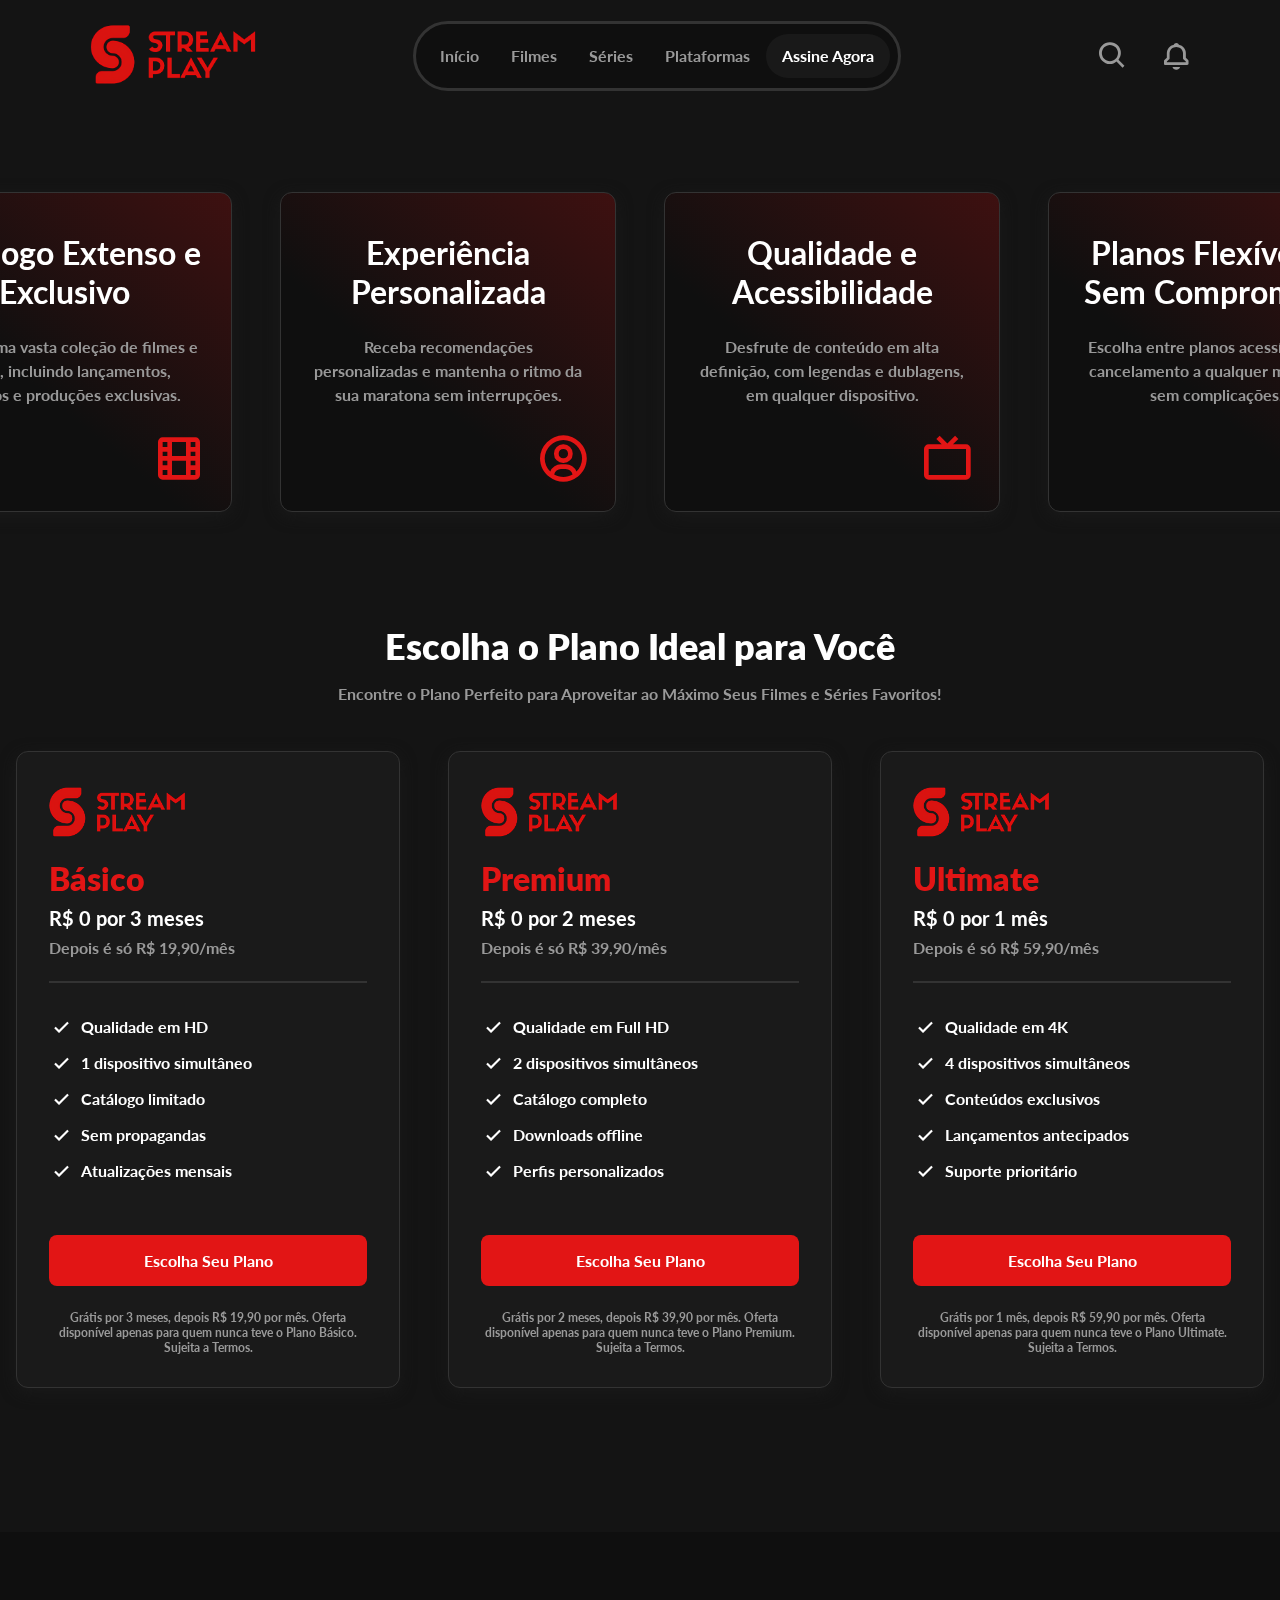
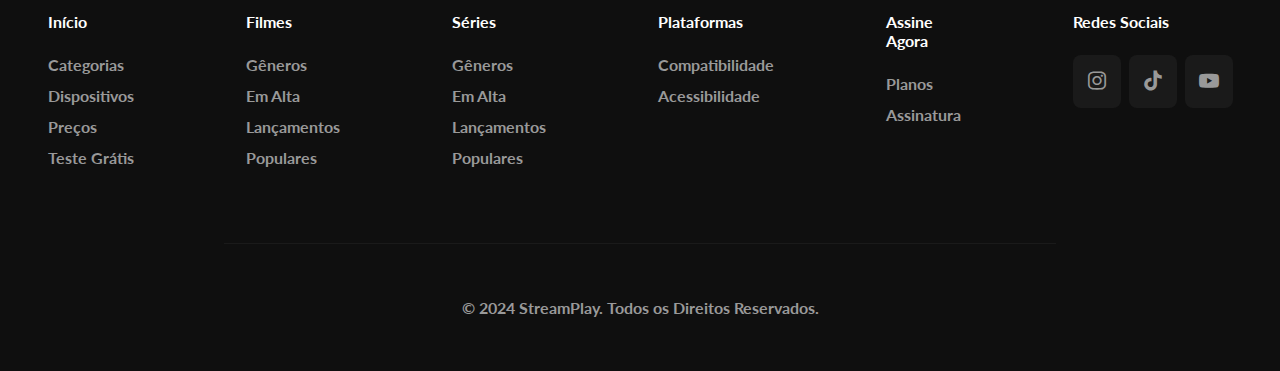
==== commit 99199697: "update code commit" ====
--- a/plans.html
+++ b/plans.html
@@ -21,6 +21,8 @@
       href="https://cdnjs.cloudflare.com/ajax/libs/font-awesome/6.7.2/css/all.min.css"
       rel="stylesheet"
     />
+    <!-- aos -->
+    <link href="https://unpkg.com/aos@2.3.1/dist/aos.css" rel="stylesheet" />
     <title>Assinar | StreamPlay</title>
   </head>
 
@@ -29,7 +31,7 @@
     <header>
       <button id="btnTop"><i class="fa-solid fa-caret-up"></i></button>
 
-      <nav>
+      <nav data-aos="fade-down" data-aos-duration="1500">
         <div class="menu">
           <a href="index.html#home">
             <img src="./img/logo.png" alt="streamplay" />
@@ -55,7 +57,7 @@
       <!-- plans -->
       <section id="plans">
         <div class="plansContainer">
-          <div class="reasonsCard">
+          <div class="reasonsCard" data-aos="zoom-in" data-aos-duration="2000">
             <ul class="cardReasons">
               <li>
                 <h2>Catálogo Extenso e Exclusivo</h2>
@@ -114,256 +116,150 @@
             </ul>
           </div>
           <div class="plansCardContainer">
-            <div class="textContainer">
-              <ul>
-                <li>
-                  <h1>Escolha o <span>Plano</span> Ideal para Você</h1>
+            <div
+              class="textContainer"
+              data-aos="fade-down"
+              data-aos-duration="2000"
+            >
+              <h1>Escolha o <span>Plano</span> Ideal para Você</h1>
+              <p>
+                Encontre o Plano Perfeito para Aproveitar ao Máximo Seus Filmes
+                e Séries Favoritos!
+              </p>
+            </div>
+            <div class="plansCard" data-aos="fade-up" data-aos-duration="2000">
+              <ul class="cardPlansContainer">
+                <li>
+                  <img src="./img/logo.png" alt="" />
+                </li>
+                <li>
+                  <h1>Básico</h1>
+                </li>
+                <li>
+                  <h2>R$ 0 por 3 meses</h2>
+                </li>
+                <li>
+                  <h3>Depois é só R$ 19,90/mês</h3>
+                </li>
+                <li class="checkText">
+                  <i class="bx bx-check"></i>
+                  <p>Qualidade em HD</p>
+                </li>
+                <li class="checkText">
+                  <i class="bx bx-check"></i>
+                  <p>1 dispositivo simultâneo</p>
+                </li>
+                <li class="checkText">
+                  <i class="bx bx-check"></i>
+                  <p>Catálogo limitado</p>
+                </li>
+                <li class="checkText">
+                  <i class="bx bx-check"></i>
+                  <p>Sem propagandas</p>
+                </li>
+                <li class="checkText">
+                  <i class="bx bx-check"></i>
+                  <p>Atualizações mensais</p>
+                </li>
+                <div class="buttonContainer">
+                  <a href="plans.html">Escolha Seu Plano</a>
+                </div>
+                <li>
                   <p>
-                    Encontre o Plano Perfeito para Aproveitar ao Máximo Seus
-                    Filmes e Séries Favoritos!
+                    Grátis por 3 meses, depois R$ 19,90 por mês. Oferta
+                    disponível apenas para quem nunca teve o Plano Básico.
+                    Sujeita a Termos.
                   </p>
                 </li>
               </ul>
-            </div>
-            <div class="plansCard">
-              <div>
-                <ul class="cardPlansContainer">
-                  <li>
-                    <img src="./img/logo.png" alt="" />
-                  </li>
-                  <li>
-                    <h1>Básico</h1>
-                  </li>
-                  <li>
-                    <h2>R$ 0 por 3 meses</h2>
-                  </li>
-                  <li>
-                    <h3>Depois é só R$ 19,90/mês</h3>
-                  </li>
-                  <li class="check-text">
-                    <i class="bx bx-check"></i>
-                    <p>Qualidade em HD</p>
-                  </li>
-                  <li class="check-text">
-                    <i class="bx bx-check"></i>
-                    <p>1 dispositivo simultâneo</p>
-                  </li>
-                  <li class="check-text">
-                    <i class="bx bx-check"></i>
-                    <p>Catálogo limitado</p>
-                  </li>
-                  <li class="check-text">
-                    <i class="bx bx-check"></i>
-                    <p>Sem propagandas</p>
-                  </li>
-                  <li class="check-text">
-                    <i class="bx bx-check"></i>
-                    <p>Atualizações mensais</p>
-                  </li>
-                  <div class="buttonContainer">
-                    <a href="plans.html">Escolha Seu Plano</a>
-                  </div>
-                  <li>
-                    <p>
-                      Grátis por 3 meses, depois R$ 19,90 por mês. Oferta
-                      disponível apenas para quem nunca teve o Plano Básico.
-                      Sujeita a Termos.
-                    </p>
-                  </li>
-                </ul>
-              </div>
-              <div>
-                <ul class="cardPlansContainer">
-                  <li>
-                    <img src="./img/logo.png" alt="" />
-                  </li>
-                  <li>
-                    <h1>Premium</h1>
-                  </li>
-                  <li>
-                    <h2>R$ 0 por 2 meses</h2>
-                  </li>
-                  <li>
-                    <h3>Depois é só R$ 39,90/mês</h3>
-                  </li>
-                  <li class="check-text">
-                    <i class="bx bx-check"></i>
-                    <p>Qualidade em Full HD</p>
-                  </li>
-                  <li class="check-text">
-                    <i class="bx bx-check"></i>
-                    <p>2 dispositivos simultâneos</p>
-                  </li>
-                  <li class="check-text">
-                    <i class="bx bx-check"></i>
-                    <p>Catálogo completo</p>
-                  </li>
-                  <li class="check-text">
-                    <i class="bx bx-check"></i>
-                    <p>Downloads offline</p>
-                  </li>
-                  <li class="check-text">
-                    <i class="bx bx-check"></i>
-                    <p>Perfis personalizados</p>
-                  </li>
-                  <div class="buttonContainer">
-                    <a href="plans.html">Escolha Seu Plano</a>
-                  </div>
-                  <li>
-                    <p>
-                      Grátis por 2 meses, depois R$ 39,90 por mês. Oferta
-                      disponível apenas para quem nunca teve o Plano Premium.
-                      Sujeita a Termos.
-                    </p>
-                  </li>
-                </ul>
-              </div>
-              <div>
-                <ul class="cardPlansContainer">
-                  <li>
-                    <img src="./img/logo.png" alt="logo" />
-                  </li>
-                  <li>
-                    <h1>Ultimate</h1>
-                  </li>
-                  <li>
-                    <h2>R$ 0 por 1 mês</h2>
-                  </li>
-                  <li>
-                    <h3>Depois é só R$ 59,90/mês</h3>
-                  </li>
-                  <li class="check-text">
-                    <i class="bx bx-check"></i>
-                    <p>Qualidade em 4K</p>
-                  </li>
-                  <li class="check-text">
-                    <i class="bx bx-check"></i>
-                    <p>4 dispositivos simultâneos</p>
-                  </li>
-                  <li class="check-text">
-                    <i class="bx bx-check"></i>
-                    <p>Conteúdos exclusivos</p>
-                  </li>
-                  <li class="check-text">
-                    <i class="bx bx-check"></i>
-                    <p>Lançamentos antecipados</p>
-                  </li>
-                  <li class="check-text">
-                    <i class="bx bx-check"></i>
-                    <p>Suporte prioritário</p>
-                  </li>
-                  <div class="buttonContainer">
-                    <a href="plans.html">Escolha Seu Plano</a>
-                  </div>
-                  <li>
-                    <p>
-                      Grátis por 1 mês, depois R$ 59,90 por mês. Oferta
-                      disponível apenas para quem nunca teve o Plano Ultimate.
-                      Sujeita a Termos.
-                    </p>
-                  </li>
-                </ul>
-              </div>
-            </div>
-          </div>
-          <div class="faqContainer">
-            <ul>
-              <li>
-                <h1><span>Perguntas</span> Frequentes</h1>
-                <p>
-                  Encontre respostas para todas as suas dúvidas sobre o
-                  StreamPlay e aproveite ao máximo a sua experiência!
-                </p>
-              </li>
-            </ul>
-            <div class="faqCard">
-              <button class="faqQuestion">
-                <h2>O que é a StreamPlay?</h2>
-                <i class="bx bx-plus toggle-icon"></i>
-              </button>
-              <div class="faqResponse">
-                <p>
-                  A StreamPlay é uma plataforma de streaming que oferece uma
-                  ampla variedade de filmes e séries para você assistir quando e
-                  onde quiser. Com uma interface amigável e conteúdo atualizado
-                  regularmente, a StreamPlay é a melhor escolha para
-                  entretenimento digital.
-                </p>
-              </div>
-            </div>
-            <div class="faqCard">
-              <button class="faqQuestion">
-                <h2>Quais planos estão disponíveis na StreamPlay?</h2>
-                <i class="bx bx-plus toggle-icon"></i>
-              </button>
-              <div class="faqResponse">
-                <p>
-                  A StreamPlay oferece três planos: Básico: Ideal para usuários
-                  que desejam assistir em um único dispositivo com qualidade
-                  padrão (HD). Premium: Permite assistir em até dois
-                  dispositivos simultaneamente em alta definição (Full HD).
-                  Ultimate: Oferece suporte para até quatro dispositivos
-                  simultaneamente em qualidade Ultra HD (4K).
-                </p>
-              </div>
-            </div>
-            <div class="faqCard">
-              <button class="faqQuestion">
-                <h2>Posso experimentar a StreamPlay antes de assinar?</h2>
-                <i class="bx bx-plus toggle-icon"></i>
-              </button>
-              <div class="faqResponse">
-                <p>
-                  Sim! Oferecemos um período de teste gratuito de 7 dias para
-                  novos usuários. Durante esse período, você terá acesso
-                  completo ao catálogo e poderá explorar todos os recursos antes
-                  de decidir por uma assinatura.
-                </p>
-              </div>
-            </div>
-            <div class="faqCard">
-              <button class="faqQuestion">
-                <h2>Em quais dispositivos posso assistir a StreamPlay?</h2>
-                <i class="bx bx-plus toggle-icon"></i>
-              </button>
-              <div class="faqResponse">
-                <p>
-                  Você pode assistir a StreamPlay em diversos dispositivos,
-                  incluindo: Smart TVs; Computadores e notebook (via navegador);
-                  Celulares e tablets (iOS e Android); Consoles de videogame
-                  (PlayStation e Xbox); Dispositivos de streaming como
-                  Chromecast.
-                </p>
-              </div>
-            </div>
-            <div class="faqCard">
-              <button class="faqQuestion">
-                <h2>Posso compartilhar minha conta com outras pessoas?</h2>
-                <i class="bx bx-plus toggle-icon"></i>
-              </button>
-              <div class="faqResponse">
-                <p>
-                  Depende do plano contratado: Básico: Apenas um dispositivo por
-                  vez. Premium: Permite até dois dispositivos simultaneamente.
-                  Ultimate: Permite até quatro dispositivos simultaneamente.
-                  Recomendamos que você compartilhe apenas com pessoas de
-                  confiança.
-                </p>
-              </div>
-            </div>
-            <div class="faqCard">
-              <button class="faqQuestion">
-                <h2>A StreamPlay tem conteúdo exclusivo?</h2>
-                <i class="bx bx-plus toggle-icon"></i>
-              </button>
-              <div class="faqResponse">
-                <p>
-                  Sim! A StreamPlay possui filmes e séries originais exclusivos,
-                  além de um catálogo diversificado de grandes estúdios. Nosso
-                  conteúdo exclusivo é atualizado regularmente para garantir que
-                  você sempre tenha algo novo para assistir.
-                </p>
-              </div>
+              <ul class="cardPlansContainer">
+                <li>
+                  <img src="./img/logo.png" alt="" />
+                </li>
+                <li>
+                  <h1>Premium</h1>
+                </li>
+                <li>
+                  <h2>R$ 0 por 2 meses</h2>
+                </li>
+                <li>
+                  <h3>Depois é só R$ 39,90/mês</h3>
+                </li>
+                <li class="checkText">
+                  <i class="bx bx-check"></i>
+                  <p>Qualidade em Full HD</p>
+                </li>
+                <li class="checkText">
+                  <i class="bx bx-check"></i>
+                  <p>2 dispositivos simultâneos</p>
+                </li>
+                <li class="checkText">
+                  <i class="bx bx-check"></i>
+                  <p>Catálogo completo</p>
+                </li>
+                <li class="checkText">
+                  <i class="bx bx-check"></i>
+                  <p>Downloads offline</p>
+                </li>
+                <li class="checkText">
+                  <i class="bx bx-check"></i>
+                  <p>Perfis personalizados</p>
+                </li>
+                <div class="buttonContainer">
+                  <a href="plans.html">Escolha Seu Plano</a>
+                </div>
+                <li>
+                  <p>
+                    Grátis por 2 meses, depois R$ 39,90 por mês. Oferta
+                    disponível apenas para quem nunca teve o Plano Premium.
+                    Sujeita a Termos.
+                  </p>
+                </li>
+              </ul>
+              <ul class="cardPlansContainer">
+                <li>
+                  <img src="./img/logo.png" alt="logo" />
+                </li>
+                <li>
+                  <h1>Ultimate</h1>
+                </li>
+                <li>
+                  <h2>R$ 0 por 1 mês</h2>
+                </li>
+                <li>
+                  <h3>Depois é só R$ 59,90/mês</h3>
+                </li>
+                <li class="checkText">
+                  <i class="bx bx-check"></i>
+                  <p>Qualidade em 4K</p>
+                </li>
+                <li class="checkText">
+                  <i class="bx bx-check"></i>
+                  <p>4 dispositivos simultâneos</p>
+                </li>
+                <li class="checkText">
+                  <i class="bx bx-check"></i>
+                  <p>Conteúdos exclusivos</p>
+                </li>
+                <li class="checkText">
+                  <i class="bx bx-check"></i>
+                  <p>Lançamentos antecipados</p>
+                </li>
+                <li class="checkText">
+                  <i class="bx bx-check"></i>
+                  <p>Suporte prioritário</p>
+                </li>
+                <div class="buttonContainer">
+                  <a href="plans.html">Escolha Seu Plano</a>
+                </div>
+                <li>
+                  <p>
+                    Grátis por 1 mês, depois R$ 59,90 por mês. Oferta disponível
+                    apenas para quem nunca teve o Plano Ultimate. Sujeita a
+                    Termos.
+                  </p>
+                </li>
+              </ul>
             </div>
           </div>
         </div>
@@ -443,5 +339,9 @@
     </footer>
 
     <script src="./js/script.js"></script>
+    <script src="https://unpkg.com/aos@2.3.1/dist/aos.js"></script>
+    <script>
+      AOS.init();
+    </script>
   </body>
 </html>
--- a/css/style.css
+++ b/css/style.css
@@ -28,8 +28,8 @@
 }
 
 body {
+  background-color: var(--color-subbase);
   color: var(--color-base);
-  background: var(--color-subbase);
 }
 
 ::-webkit-scrollbar {
@@ -37,49 +37,45 @@
 }
 
 ::-webkit-scrollbar-track {
-  background: var(--no-color);
+  background-color: var(--no-color);
 }
 
 ::-webkit-scrollbar-thumb {
-  background: var(--color-base);
+  background-color: var(--color-base);
   border: 5px solid transparent;
   background-clip: content-box;
   border-radius: 10px;
-  transition: 0.3s ease;
+  transition: background-color 0.3s ease;
 }
 
 ::-webkit-scrollbar-thumb:hover {
   background-color: var(--color-dark);
-  border: 5px solid transparent;
-  background-clip: content-box;
-  transition: 0.3s ease;
 }
 
 #btnTop {
   position: fixed;
   bottom: 20px;
   right: 20px;
-  width: 50px;
-  height: 50px;
-  background: var(--color-subblack);
+  width: 3.125rem;
+  height: 3.125rem;
+  background-color: var(--color-subblack);
   border: none;
   color: var(--color-text);
-  font-size: 20px;
+  font-size: 1.25rem;
   border-radius: 50%;
   display: flex;
   align-items: center;
   justify-content: center;
   cursor: pointer;
-  transition: opacity 0.3s ease, visibility 0.3s ease;
   opacity: 0;
   visibility: hidden;
-  transition: 0.3s ease;
+  transition: opacity 0.3s ease, visibility 0.3s ease, transform 0.3s ease,
+    background-color 0.3s ease;
 }
 
 #btnTop:hover {
   transform: translateY(-4px);
-  transition: 0.3s ease;
-  background: var(--color-border);
+  background-color: var(--color-border);
 }
 
 /* #endregion */
@@ -90,7 +86,7 @@
     position: fixed;
     z-index: 100;
     width: 100%;
-    height: 120px;
+    height: 7rem;
     display: flex;
     align-items: center;
     justify-content: center;
@@ -101,20 +97,20 @@
       justify-content: space-around;
       align-items: center;
       width: 100%;
-      transform: translateX(-16px);
 
       img {
-        width: 160px;
+        width: 100%;
+        max-width: 170px;
       }
 
       .navBar {
         display: flex;
-        gap: 30px;
-        background: var(--color-black);
-        padding: 20px 25px;
-        border-radius: 50px;
+        gap: 2rem;
+        background-color: var(--color-black);
+        padding: 1.25rem 1.5rem;
+        border-radius: 3rem;
         border: 3px solid var(--color-border);
-        box-shadow: 0 4px 15px var(--color-subblack);
+        transform: translateX(-20px);
 
         li {
           display: flex;
@@ -126,9 +122,9 @@
             color: var(--color-subtext);
             font-weight: bold;
             position: relative;
-            font-size: 16px;
+            font-size: 1rem;
             padding-bottom: 5px;
-            transition: 0.3s ease;
+            transition: transform 0.3s ease, color 0.3s ease;
 
             &::before {
               content: "";
@@ -137,15 +133,14 @@
               left: 0;
               width: 100%;
               height: 2px;
-              background: var(--color-text);
+              background-color: var(--color-text);
               border-radius: 50%;
               transform: scaleX(0);
-              transition: 0.3s ease;
+              transition: transform 0.3s ease;
             }
 
             &:hover {
               color: var(--color-text);
-              transition: 0.3s ease;
 
               &::before {
                 transform: scaleX(1);
@@ -159,14 +154,13 @@
             top: -10px;
             left: 50%;
             transform: translateX(-50%);
-            width: calc(100% + 30px);
-            height: calc(100% + 20px);
-            background-color: #777777;
-            border-radius: 50px;
+            width: calc(100% + 2rem);
+            height: calc(100% + 1.25rem);
+            background-color: var(--color-border);
+            border-radius: 3rem;
             z-index: 1;
             opacity: 0;
-            transition: 0.3s ease;
-            box-shadow: 0 4px 10px var(--color-subblack);
+            transition: opacity 0.3s ease, transform 0.3s ease;
             pointer-events: none;
           }
 
@@ -192,22 +186,21 @@
           display: flex;
           align-items: center;
           justify-content: center;
-          gap: 30px;
+          gap: 2rem;
 
           & button {
-            background: none;
+            background-color: var(--no-color);
             border: none;
             cursor: pointer;
 
             & i {
-              font-size: 30px;
+              font-size: 2rem;
               color: var(--color-subtext);
-              transition: 0.3s ease;
-            }
-
-            & i:hover {
-              color: var(--color-text);
-              transition: 0.3s ease;
+              transition: color 0.3s ease;
+
+              &:hover {
+                color: var(--color-text);
+              }
             }
           }
         }
@@ -218,7 +211,7 @@
   .navBlur {
     backdrop-filter: blur(10px);
     transition: backdrop-filter 0.5s ease;
-    border-radius: 0 0 18px 18px;
+    border-radius: 0 0 1rem 1rem;
   }
 }
 
@@ -240,15 +233,17 @@
     text-align: center;
 
     & img {
-      width: 30%;
+      width: 100%;
+      max-width: 320px;
       opacity: 0.8;
     }
 
     & h1 {
-      margin-top: -30px;
+      margin-top: -1rem;
       color: var(--color-text);
-      font-size: 35px;
-      margin-bottom: 15px;
+      font-size: 2.5rem;
+      margin-bottom: 1rem;
+      font-weight: 800;
 
       & span {
         color: var(--color-base);
@@ -256,43 +251,41 @@
     }
 
     & p {
-      font-size: 17px;
+      font-size: 1rem;
       color: var(--color-subtext);
-      max-width: 1100px;
       line-height: 1.5;
-      margin-bottom: 30px;
-      font-weight: 600;
+      margin-bottom: 2rem;
+      padding: 0 22rem;
+      font-weight: 700;
     }
 
     & .buttonPlay {
       display: flex;
       justify-content: center;
       align-items: center;
-      margin-bottom: 15px;
+      margin-bottom: 1.5rem;
 
       a {
         color: var(--color-text);
-        background: var(--color-base);
+        background-color: var(--color-base);
         font-weight: bold;
-        font-size: 16px;
+        font-size: 1rem;
         align-items: center;
         justify-content: center;
         display: flex;
-        border-radius: 8px;
-        padding: 15px 20px;
-        gap: 10px;
-        text-align: center;
+        border-radius: 0.5rem;
+        padding: 1rem 1.25rem;
+        gap: 1rem;
         z-index: 1;
-        transition: 0.3s ease;
-      }
-
-      a:hover {
-        background-color: var(--color-dark);
-        transition: 0.3s ease;
+        transition: background-color 0.3s ease;
+
+        &:hover {
+          background-color: var(--color-dark);
+        }
       }
 
       & i {
-        font-size: 22px;
+        font-size: 1.25rem;
         color: var(--color-text);
       }
     }
@@ -301,14 +294,12 @@
       display: flex;
       justify-content: center;
       align-items: center;
-      transform: translateY(15px);
 
       & a {
         & #arrow-animation {
           transform: rotate(90deg);
-          transform-origin: center;
-          width: 35px;
-          height: 35px;
+          width: 2rem;
+          height: 2rem;
 
           & path {
             stroke: var(--color-base);
@@ -329,51 +320,45 @@
     flex-direction: column;
     justify-content: center;
     background-color: var(--color-subbase);
-    padding: 144px 144px 0 144px;
+    padding: 9rem 9rem 0 9rem;
 
     & h1 {
       color: var(--color-text);
-      font-size: 35px;
-      margin-bottom: 15px;
+      font-size: 2.25rem;
+      margin-bottom: 1rem;
+      font-weight: 800;
     }
 
     & p {
-      font-size: 17px;
+      font-size: 1rem;
       color: var(--color-subtext);
-      margin-bottom: 50px;
-      font-weight: 600;
-      line-height: 1.5;
+      margin-bottom: 3rem;
+      font-weight: 700;
     }
 
     & .movieCard {
       display: flex;
-      justify-content: center;
+      justify-content: space-between;
       align-items: center;
-      gap: 50px;
-      transition: 0.3s ease;
 
       & .cardContainer {
-        background: var(--color-subblack);
+        background-color: var(--color-subblack);
         text-align: center;
         border: 1px solid var(--color-border);
-        border-radius: 12px;
-        width: 290px;
-        height: 340px;
-        transition: transform 0.3s ease;
+        border-radius: 0.75rem;
+        padding: 1.75rem;
         box-shadow: 0 4px 15px var(--color-subblack);
-        position: relative;
+        transition: opacity 0.3s ease, box-shadow 0.3s ease, transform 0.3s ease;
 
         & .imageWrapper {
           position: relative;
         }
 
         & .imageWrapper img {
-          max-width: 78%;
-          height: auto;
-          margin-top: 30px;
-          margin-bottom: 10px;
           position: relative;
+          margin-bottom: 0.75rem;
           z-index: 1;
+          transition: opacity 0.3s ease;
         }
 
         & .imageWrapper::after {
@@ -385,7 +370,6 @@
           height: 100%;
           background: linear-gradient(to bottom, rgba(0, 0, 0, 0), #1a1a1a);
           z-index: 2;
-          pointer-events: none;
         }
 
         & h2 {
@@ -393,34 +377,32 @@
           align-items: center;
           justify-content: space-between;
           color: var(--color-text);
-          font-size: 17px;
-          padding: 0 30px;
+          font-size: 1rem;
         }
 
         & .arrow-animations {
-          width: 35px;
-          height: 35px;
-          transition: 0.3s ease;
-          padding: 8px;
-          border-radius: 7px;
-          background: var(--color-border);
+          width: 2rem;
+          height: 2rem;
+          padding: 0.5rem;
+          border-radius: 0.5rem;
+          background-color: var(--color-border);
 
           & path {
             stroke: var(--color-text);
             fill: var(--color-text);
           }
         }
-      }
-
-      & .cardContainer:hover {
-        transform: scale(1.02);
-        transition: 0.3s ease;
-      }
-    }
-
-    .movieCard:has(.cardContainer:hover) > .cardContainer:not(:hover) {
-      opacity: 0.5;
-      transition: 0.3s ease;
+
+        &:hover {
+          transform: translateY(-10px);
+          box-shadow: 0 8px 25px var(--color-black);
+        }
+      }
+
+      &:hover .cardContainer:not(:hover) {
+        opacity: 0.5;
+        box-shadow: none;
+      }
     }
   }
 }
@@ -434,51 +416,45 @@
     flex-direction: column;
     justify-content: center;
     background-color: var(--color-subbase);
-    padding: 144px 144px 0 144px;
+    padding: 9rem 9rem 0 9rem;
 
     & h1 {
       color: var(--color-text);
-      font-size: 35px;
-      margin-bottom: 15px;
+      font-size: 2.25rem;
+      margin-bottom: 1rem;
+      font-weight: 800;
     }
 
     & p {
-      font-size: 17px;
+      font-size: 1rem;
       color: var(--color-subtext);
-      margin-bottom: 50px;
-      font-weight: 600;
-      line-height: 1.5;
+      margin-bottom: 3rem;
+      font-weight: 700;
     }
 
     & .serieCard {
       display: flex;
-      justify-content: center;
+      justify-content: space-between;
       align-items: center;
-      gap: 50px;
-      transition: 0.3s ease;
 
       & .cardContainer {
-        background: var(--color-subblack);
+        background-color: var(--color-subblack);
         text-align: center;
         border: 1px solid var(--color-border);
-        border-radius: 12px;
-        width: 290px;
-        height: 340px;
-        transition: transform 0.3s ease;
+        border-radius: 0.75rem;
+        padding: 1.75rem;
         box-shadow: 0 4px 15px var(--color-subblack);
-        position: relative;
+        transition: opacity 0.3s ease, box-shadow 0.3s ease, transform 0.3s ease;
 
         & .imageWrapper {
           position: relative;
         }
 
         & .imageWrapper img {
-          max-width: 78%;
-          height: auto;
-          margin-top: 30px;
-          margin-bottom: 10px;
           position: relative;
+          margin-bottom: 0.75rem;
           z-index: 1;
+          transition: opacity 0.3s ease;
         }
 
         & .imageWrapper::after {
@@ -490,7 +466,6 @@
           height: 100%;
           background: linear-gradient(to bottom, rgba(0, 0, 0, 0), #1a1a1a);
           z-index: 2;
-          pointer-events: none;
         }
 
         & h2 {
@@ -498,34 +473,32 @@
           align-items: center;
           justify-content: space-between;
           color: var(--color-text);
-          font-size: 17px;
-          padding: 0 30px;
+          font-size: 1rem;
         }
 
         & .arrow-animations {
-          width: 35px;
-          height: 35px;
-          transition: 0.3s ease;
-          padding: 8px;
-          border-radius: 7px;
-          background: var(--color-border);
+          width: 2rem;
+          height: 2rem;
+          padding: 0.5rem;
+          border-radius: 0.5rem;
+          background-color: var(--color-border);
 
           & path {
             stroke: var(--color-text);
             fill: var(--color-text);
           }
         }
-      }
-
-      & .cardContainer:hover {
-        transform: scale(1.02);
-        transition: 0.3s ease;
-      }
-    }
-
-    .serieCard:has(.cardContainer:hover) > .cardContainer:not(:hover) {
-      opacity: 0.5;
-      transition: 0.3s ease;
+
+        &:hover {
+          transform: translateY(-10px);
+          box-shadow: 0 8px 25px var(--color-black);
+        }
+      }
+
+      &:hover .cardContainer:not(:hover) {
+        opacity: 0.5;
+        box-shadow: none;
+      }
     }
   }
 }
@@ -537,122 +510,260 @@
   & .platformContainer {
     display: flex;
     flex-direction: column;
-    justify-content: center;
+    justify-items: center;
     background-color: var(--color-subbase);
-    padding: 144px 144px 0 144px;
+    padding: 9rem 9rem 0 9rem;
 
     & h1 {
       color: var(--color-text);
-      font-size: 35px;
-      margin-bottom: 15px;
+      font-size: 2.25rem;
+      margin-bottom: 1rem;
+      font-weight: 800;
     }
 
     & p {
-      font-size: 17px;
+      font-size: 1rem;
       color: var(--color-subtext);
-      margin-bottom: 50px;
-      font-weight: 600;
-      line-height: 1.5;
-    }
-
-    & .platformCardTop {
-      display: flex;
-      justify-content: center;
-      align-items: center;
-      gap: 70px;
-      margin-bottom: 70px;
+      font-weight: 700;
+    }
+
+    & .platformCard {
+      display: grid;
+      grid-template-columns: repeat(3, 1fr);
+      gap: 2.25rem;
+      margin-top: 3rem;
 
       & .cardPlatformContainer {
+        display: flex;
+        flex-direction: column;
+        justify-content: center;
         background: var(--color-gradient);
-        border-radius: 12px;
+        border-radius: 0.75rem;
+        padding: 3rem;
         box-shadow: 0 4px 25px var(--color-subblack);
-        padding: 35px;
-        width: 450px;
-        height: 270px;
-        transition: transform 0.3s ease;
-        padding-top: 60px;
-
-        & .icon-title {
+        border: 1px solid var(--color-border);
+        transition: transform 0.3s ease, box-shadow 0.3s ease;
+
+        & .iconTitle {
           display: flex;
           align-items: center;
-          margin-bottom: 20px;
+          margin-bottom: 1rem;
+          gap: 1rem;
 
           & i {
-            font-size: 30px;
-            background: var(--color-subblack);
-            padding: 12px;
-            border-radius: 12px;
+            font-size: 2rem;
+            background-color: var(--color-subblack);
+            padding: 0.75rem;
+            border-radius: 0.5rem;
             border: 1px solid var(--color-border);
-            margin-right: 15px;
           }
 
           & h2 {
-            font-size: 20px;
+            font-size: 1.5rem;
             color: var(--color-text);
           }
         }
 
         & p {
-          font-size: 15px;
+          font-size: 1rem;
           color: var(--color-subtext);
           line-height: 1.5;
-          font-weight: 600;
-        }
-      }
-
-      & .cardPlatformContainer:hover {
-        transform: translateY(-15px);
-        transition: 0.3s ease;
-      }
-    }
-
-    & .platformCardBottom {
+          font-weight: 700;
+        }
+
+        &:hover {
+          transform: scale(1.02);
+          box-shadow: 0 8px 25px var(--color-black);
+        }
+      }
+    }
+  }
+
+  .faqContainer {
+    display: flex;
+    flex-direction: column;
+    justify-content: space-between;
+    background-color: var(--color-subbase);
+    padding: 9rem 9rem 0 9rem;
+
+    h1 {
+      color: var(--color-text);
+      font-size: 2.25rem;
+      margin-bottom: 1rem;
+      font-weight: 900;
+    }
+
+    p {
+      font-size: 1rem;
+      color: var(--color-subtext);
+      font-weight: bold;
+      line-height: 1.5;
+    }
+
+    & .faqInner {
+      margin-top: 3rem;
       display: flex;
-      justify-content: center;
-      align-items: center;
-      gap: 70px;
-
-      & .cardPlatformContainer {
-        background: var(--color-gradient);
-        border-radius: 12px;
-        box-shadow: 0 4px 15px var(--color-subblack);
-        padding: 35px;
-        width: 450px;
-        height: 270px;
-        transition: transform 0.3s ease;
-        padding-top: 60px;
-
-        & .icon-title {
-          display: flex;
-          align-items: center;
-          margin-bottom: 20px;
-
-          & i {
-            font-size: 30px;
-            background: var(--color-subblack);
-            padding: 12px;
-            border-radius: 12px;
-            border: 1px solid var(--color-border);
-            margin-right: 15px;
-          }
-
-          & h2 {
-            font-size: 20px;
+      gap: 5rem;
+      align-items: flex-start;
+
+      .faqLeft {
+        display: flex;
+        justify-content: center;
+        align-items: center;
+        gap: 1rem;
+        flex: 1;
+        flex-direction: column;
+
+        .faqItem {
+          position: relative;
+
+          &::after {
+            content: "";
+            position: absolute;
+            bottom: 0;
+            left: 0;
+            width: 100%;
+            height: 1px;
+            background: linear-gradient(
+              to right,
+              #141414 0%,
+              #e21515 50%,
+              #141414 100%
+            );
+          }
+
+          &.active {
+            .faqResponse {
+              max-height: 500px;
+              margin-bottom: 2rem;
+            }
+          }
+
+          .faqQuestion {
+            background-color: var(--no-color);
+            border: none;
+            border-radius: 0.75rem;
             color: var(--color-text);
-          }
-        }
-
-        & p {
-          font-size: 15px;
-          color: var(--color-subtext);
-          line-height: 1.5;
-          font-weight: 600;
-        }
-      }
-
-      & .cardPlatformContainer:hover {
-        transform: translateY(-15px);
-        transition: 0.3s ease;
+            width: 100%;
+            padding: 2.5rem 0;
+            cursor: pointer;
+            display: flex;
+            justify-content: space-between;
+            align-items: center;
+
+            h2 {
+              font-size: 1.25rem;
+
+              & span {
+                background-color: var(--color-subblack);
+                padding: 0.75rem 0.75rem;
+                border-radius: 0.75rem;
+                margin-right: 1rem;
+              }
+            }
+
+            i {
+              font-size: 1.5rem;
+              color: var(--color-text);
+              transition: transform 0.3s ease;
+            }
+          }
+
+          .faqResponse {
+            max-height: 0;
+            overflow: hidden;
+            background-color: var(--no-color);
+            transition: max-height 0.3s ease;
+
+            p {
+              font-size: 1rem;
+              color: var(--color-subtext);
+              font-weight: bold;
+              line-height: 1.5;
+            }
+          }
+        }
+      }
+
+      .faqRight {
+        display: flex;
+        justify-content: center;
+        align-items: center;
+        gap: 1rem;
+        flex: 1;
+        flex-direction: column;
+
+        .faqItem {
+          position: relative;
+
+          &::after {
+            content: "";
+            position: absolute;
+            bottom: 0;
+            left: 0;
+            width: 100%;
+            height: 1px;
+            background: linear-gradient(
+              to right,
+              #141414 0%,
+              #e21515 50%,
+              #141414 100%
+            );
+          }
+
+          &.active {
+            .faqResponse {
+              max-height: 500px;
+              margin-bottom: 2rem;
+            }
+          }
+
+          .faqQuestion {
+            background-color: var(--no-color);
+            border: none;
+            border-radius: 0.75rem;
+            color: var(--color-text);
+            width: 100%;
+            padding: 2.5rem 0;
+            cursor: pointer;
+            display: flex;
+            justify-content: space-between;
+            align-items: center;
+
+            h2 {
+              font-size: 1.25rem;
+
+              & span {
+                background-color: var(--color-subblack);
+                padding: 0.75rem 0.75rem;
+                border-radius: 0.75rem;
+                margin-right: 1rem;
+              }
+            }
+
+            i {
+              font-size: 1.5rem;
+              color: var(--color-text);
+              transition: transform 0.3s ease;
+            }
+          }
+
+          .faqResponse {
+            max-height: 0;
+            overflow: hidden;
+            background-color: var(--no-color);
+            text-align: start;
+            width: 100%;
+            transition: max-height 0.3s ease;
+
+            p {
+              font-size: 1rem;
+              color: var(--color-subtext);
+              font-weight: bold;
+              line-height: 1.5;
+            }
+          }
+        }
       }
     }
   }
@@ -667,105 +778,114 @@
     flex-direction: column;
     justify-content: center;
     background-color: var(--color-subbase);
-    padding: 144px;
+    padding: 8rem 9rem 9rem 9rem;
 
     & h1 {
       color: var(--color-text);
-      font-size: 35px;
-      margin-bottom: 15px;
+      font-size: 2.25rem;
+      margin-bottom: 1rem;
+      font-weight: 800;
     }
 
     & p {
-      font-size: 17px;
+      font-size: 1rem;
       color: var(--color-subtext);
-      margin-bottom: 50px;
-      font-weight: 600;
-      line-height: 1.5;
+      font-weight: 700;
     }
 
     & .subscribeCard {
+      margin-top: 3rem;
       display: flex;
-      justify-content: center;
+      justify-content: space-between;
       align-items: center;
-      gap: 50px;
 
       & .cardSubscribeContainer {
-        background: var(--color-subblack);
+        background-color: var(--color-subblack);
         border: 1px solid var(--color-border);
-        border-radius: 12px;
+        border-radius: 0.75rem;
         box-shadow: 0 4px 15px var(--color-subblack);
-        padding: 35px;
-        width: 450px;
-        height: 280px;
-        transition: 0.3s ease;
-        margin-bottom: 120px;
+        padding: 2rem;
+        width: 32rem;
+        height: auto;
+        margin-bottom: 9rem;
+        transition: box-shadow 0.3s ease, background 0.3s ease;
 
         & h1 {
           color: var(--color-text);
-          margin-bottom: 10px;
-          font-size: 25px;
-        }
-
-        & .check-text {
+          margin-bottom: 1rem;
+          font-size: 1.75rem;
+          font-weight: 800;
+        }
+
+        & .checkText {
           display: flex;
           align-items: center;
+          margin-bottom: 0.75rem;
+          gap: 0.5rem;
 
           & i {
-            font-size: 25px;
+            font-size: 1.5rem;
             color: var(--color-subtext);
-            margin-right: 10px;
-            margin-top: 6px;
           }
 
           & h3 {
-            margin-top: 6px;
             color: var(--color-subtext);
-            font-weight: 600;
-            font-size: 16px;
+            font-size: 1rem;
           }
         }
 
         & h2 {
-          margin-top: 15px;
-          font-size: 25px;
+          margin-top: 1.5rem;
+          font-size: 1.5rem;
           color: var(--color-text);
 
           & span {
-            font-size: 17px;
+            font-size: 1rem;
             color: var(--color-subtext);
           }
         }
 
         & .buttonContainer {
           display: flex;
+          gap: 0.75rem;
           justify-content: center;
-          margin-top: 15px;
+          margin-top: 2rem;
 
           & a {
             color: var(--color-text);
             font-weight: bold;
-            font-size: 16px;
+            font-size: 1rem;
             display: flex;
-            border-radius: 8px;
-            padding: 15px 50px;
-            transition: 0.3s ease;
+            border-radius: 0.5rem;
+            padding: 1rem;
+            width: 100%;
+            transition: background-color 0.3s ease;
             justify-content: center;
             align-items: center;
-            background: var(--color-base);
-            transition: 0.3s ease;
-          }
-
-          & a:hover {
-            transition: 0.3s ease;
-            background-color: var(--color-dark);
-          }
-        }
-      }
-
-      & .cardSubscribeContainer:hover {
-        transform: scale(1.02);
-        background: var(--color-gradient);
-        transition: 0.3s ease;
+
+            &.redButton {
+              background-color: var(--color-base);
+
+              &:hover {
+                background-color: var(--color-dark);
+              }
+            }
+
+            &.darkButton {
+              background-color: var(--color-subbase);
+              border: 1px solid var(--color-border);
+
+              &:hover {
+                background-color: var(--color-border);
+              }
+            }
+          }
+        }
+
+        &:hover {
+          background: var(--color-gradient);
+          box-shadow: 0 8px 25px var(--color-black);
+        }
       }
     }
 
@@ -776,47 +896,44 @@
       background-position: center;
       background-size: cover;
       height: 350px;
-      width: auto;
-      border-radius: 8px;
+      width: 100%;
+      border-radius: 0.5rem;
       align-items: center;
       display: flex;
       border: 1px solid var(--color-border);
       box-shadow: 0 4px 15px var(--color-subblack);
-      gap: 200px;
-      justify-content: center;
+      justify-content: space-around;
 
       & h1 {
-        font-size: 45px;
-        margin-top: -20px;
+        font-size: 3rem;
+        color: var(--color-text);
+        font-weight: 800;
 
         & span {
           color: var(--color-base);
-          font-weight: 650;
         }
       }
 
       & p {
+        font-size: 1rem;
         color: var(--color-subtext);
-        font-weight: 600;
-        margin: 0 auto;
-        line-height: 1.5;
+        font-weight: 700;
       }
 
       & a {
         color: var(--color-text);
-        background: var(--color-base);
+        background-color: var(--color-base);
         font-weight: bold;
-        font-size: 16px;
+        font-size: 1rem;
         display: flex;
-        border-radius: 8px;
-        padding: 15px 20px;
+        border-radius: 0.5rem;
+        padding: 1rem 1.25rem;
         box-shadow: 0 4px 15px var(--color-subblack);
-        transition: 0.3s ease;
-      }
-
-      & a:hover {
-        transition: 0.3s ease;
-        background-color: var(--color-dark);
+        transition: background-color 0.3s ease;
+
+        &:hover {
+          background-color: var(--color-dark);
+        }
       }
     }
   }
@@ -827,59 +944,56 @@
 /* #region footer */
 footer {
   & .footerContainer {
-    background: var(--color-black);
-    padding: 20px 170px;
+    background-color: var(--color-black);
+    padding: 5rem 14rem 0 14rem;
 
     & .footerTop {
       display: flex;
       justify-content: center;
-      gap: 120px;
-      max-width: 1500px;
-      margin: 0 auto;
+      gap: 7rem;
 
       & .footerInner {
         display: flex;
         flex-direction: column;
-        margin: 50px 0;
+        margin-bottom: 4rem;
 
         & h3 {
-          font-size: 16px;
-          margin-bottom: 20px;
+          font-size: 1rem;
+          margin-bottom: 1.5rem;
           color: var(--color-text);
         }
 
         & li {
-          margin-bottom: 10px;
+          margin-bottom: 0.75rem;
 
           & a {
             color: var(--color-subtext);
             transition: color 0.3s ease;
-            font-weight: 600;
-          }
-
-          & a:hover {
-            color: var(--color-text);
+            font-weight: bold;
+
+            &:hover {
+              color: var(--color-text);
+            }
           }
         }
 
         & .iconContact {
           display: flex;
-          gap: 10px;
-          margin-top: 14px;
+          gap: 0.5rem;
+          margin-top: 0.75rem;
 
           & a {
-            font-size: 25px;
-            padding: 10px;
-            background: var(--color-subblack);
+            font-size: 1.5rem;
+            padding: 0.75rem;
+            background-color: var(--color-subblack);
             color: var(--color-subtext);
-            border-radius: 8px;
-            transition: 0.3s ease;
-          }
-
-          & a:hover {
-            transition: 0.3s ease;
-            color: var(--color-subblack);
-            background: var(--color-subtext);
+            border-radius: 0.5rem;
+            transition: color 0.3s ease, background-color 0.3s ease;
+
+            &:hover {
+              color: var(--color-subblack);
+              background-color: var(--color-subtext);
+            }
           }
         }
       }
@@ -890,12 +1004,11 @@
       justify-content: center;
       align-items: center;
       border-top: 1px solid var(--color-subblack);
-      padding-top: 25px;
-      height: 100px;
+      height: 8rem;
 
       & h2 {
         color: var(--color-subtext);
-        font-size: 16px;
+        font-size: 1rem;
       }
     }
   }
@@ -916,281 +1029,176 @@
       display: flex;
       justify-content: center;
       align-items: center;
-      gap: 50px;
-      margin-top: 200px;
+      gap: 3rem;
+      margin-top: 12rem;
+      margin-bottom: 7rem;
 
       & .cardReasons {
         background: var(--color-gradient);
         border: 1px solid var(--color-border);
-        border-radius: 12px;
+        border-radius: 0.75rem;
         box-shadow: 0 4px 15px var(--color-subblack);
-        width: 350px;
-        height: 320px;
+        width: 21rem;
+        height: 20rem;
+        text-align: center;
+        transition: transform 0.3s ease;
+        display: flex;
+        align-items: center;
+        justify-content: center;
         flex-direction: column;
-        text-align: center;
-        transition: 0.3s ease;
+        position: relative;
+        transition: transform 0.3s ease, box-shadow 0.3s ease;
 
         & h2 {
-          margin-top: 30px;
           color: var(--color-text);
-          margin-bottom: 13px;
-          font-size: 30px;
-          margin-bottom: 30px;
+          font-size: 2rem;
+          margin-bottom: 1.5rem;
+          padding: 0 1rem;
         }
 
         & p {
           color: var(--color-subtext);
-          font-weight: 600;
-          margin: 0 auto;
-          width: 80%;
-          text-align: center;
-          margin-bottom: 25px;
-          font-size: 17px;
+          font-weight: 700;
+          padding: 0 2rem;
+          font-size: 1rem;
           line-height: 1.5;
+          margin-bottom: 4rem;
         }
 
         & i {
           color: var(--color-gradient);
-          font-size: 60px;
-          float: right;
-          margin-right: 30px;
-        }
-      }
-
-      & .cardReasons:hover {
-        transform: scale(1.05);
-        transition: 0.3s ease;
+          font-size: 3.5rem;
+          position: absolute;
+          bottom: 1.5rem;
+          right: 1.5rem;
+        }
+
+        &:hover {
+          box-shadow: 0 8px 25px var(--color-black);
+          transform: scale(1.02);
+        }
       }
     }
 
     & .plansCardContainer {
-      margin-top: 80px;
-
       & .textContainer {
+        text-align: center;
+
+        & h1 {
+          color: var(--color-text);
+          font-size: 2.25rem;
+          margin-bottom: 1rem;
+          font-weight: 800;
+        }
+
+        & p {
+          font-size: 1rem;
+          color: var(--color-subtext);
+          margin-bottom: 3rem;
+          font-weight: 700;
+        }
+      }
+
+      & .plansCard {
+        display: flex;
+        gap: 3rem;
         align-items: center;
         justify-content: center;
-        text-align: center;
-
-        & h1 {
-          color: var(--color-text);
-          font-size: 35px;
-          margin-bottom: 15px;
-
-          & span {
-            color: var(--color-base);
-          }
-        }
-
-        & p {
-          font-size: 17px;
-          color: var(--color-subtext);
-          margin-bottom: 50px;
-          font-weight: 600;
-          line-height: 1.5;
-        }
-      }
-
-      & .plansCard {
-        display: flex;
-        gap: 50px;
-        align-items: center;
-        justify-content: center;
-        margin-bottom: 150px;
+        padding-bottom: 9rem;
 
         & .cardPlansContainer {
-          background: var(--color-subblack);
+          background-color: var(--color-subblack);
           border: 1px solid var(--color-border);
-          border-radius: 12px;
+          box-shadow: 0 4px 15px var(--color-subblack);
+          border-radius: 0.75rem;
           display: flex;
           flex-direction: column;
-          padding: 24px;
-          width: 370px;
-          transition: box-shadow 0.3s ease;
-          cursor: pointer;
+          padding: 2rem;
+          width: 24rem;
+          height: auto;
+          transition: background 0.3s ease, box-shadow 0.3s ease;
 
           & img {
-            width: 45%;
+            width: 140px;
             transform: translateX(-2px);
           }
 
           & h1 {
-            margin-top: 5px;
+            margin-top: 1rem;
             color: var(--color-base);
-            font-size: 32px;
-            margin-bottom: 10px;
+            font-size: 2rem;
+            margin-bottom: 0.5rem;
+            font-weight: 800;
           }
 
           & h2 {
             color: var(--color-text);
-            font-size: 18px;
-            margin-bottom: 5px;
+            font-size: 1.25rem;
+            margin-bottom: 0.5rem;
           }
 
           & h3 {
             color: var(--color-subtext);
             border-bottom: 2px solid var(--color-border);
-            font-size: 15px;
-            padding-bottom: 15px;
-            margin-bottom: 25px;
-          }
-
-          & .check-text {
+            font-size: 1rem;
+            padding-bottom: 1.5rem;
+            margin-bottom: 2rem;
+          }
+
+          & .checkText {
             display: flex;
-            margin-bottom: 8px;
+            margin-bottom: 0.75rem;
             align-items: center;
+            gap: 0.5rem;
 
             & i {
-              font-size: 25px;
+              font-size: 1.5rem;
               color: var(--color-text);
-              margin-right: 8px;
             }
 
             & p {
-              font-size: 15px;
-              font-weight: 600;
+              font-size: 1rem;
+              font-weight: 700;
               color: var(--color-text);
-              line-height: 1.5;
             }
           }
 
           & .buttonContainer {
-            margin-top: 35px;
+            margin-top: 2.5rem;
             display: flex;
             justify-content: center;
             align-items: center;
-            margin-bottom: 20px;
+            margin-bottom: 1.5rem;
 
             & a {
               color: var(--color-text);
               font-weight: bold;
-              font-size: 16px;
+              font-size: 1rem;
               display: flex;
-              border-radius: 12px;
-              width: 330px;
-              height: 50px;
-              padding: 15px;
-              transition: 0.3s ease;
+              border-radius: 0.5rem;
+              width: 100%;
+              padding: 1rem;
+              transition: background-color 0.3s ease;
               justify-content: center;
               align-items: center;
-              background: var(--color-base);
-              transition: 0.3s ease;
-            }
-
-            & a:hover {
-              transition: 0.3s ease;
-              background-color: var(--color-dark);
+              background-color: var(--color-base);
+
+              &:hover {
+                background-color: var(--color-dark);
+              }
             }
           }
 
           & p {
             color: var(--color-subtext);
-            font-size: 12px;
-            font-weight: 600;
+            font-size: 0.75rem;
+            font-weight: 700;
             text-align: center;
           }
-        }
-
-        & .cardPlansContainer.active {
-          box-shadow: 0 8px 25px var(--color-subblack),
-            0 4px 15px var(--color-subblack);
-          transform: scale(1.02);
-          transition: 0.3s ease;
-        }
-      }
-    }
-
-    & .faqContainer {
-      margin: auto;
-      text-align: center;
-      margin-bottom: 70px;
-
-      & h1 {
-        color: var(--color-text);
-        font-size: 35px;
-        margin-bottom: 15px;
-
-        & span {
-          color: var(--color-base);
-        }
-      }
-
-      & p {
-        font-size: 17px;
-        color: var(--color-subtext);
-        margin-bottom: 50px;
-        font-weight: 600;
-        line-height: 1.5;
-      }
-
-      & .faqCard {
-        max-width: 100%;
-        width: 90%;
-        margin: 0 auto;
-        display: flex;
-        flex-direction: column;
-        align-items: center;
-
-        .faqQuestion {
-          background: var(--color-subblack);
-          border: 1px solid var(--color-border);
-          border-radius: 12px;
-          box-shadow: 0 4px 15px var(--color-subblack);
-          color: var(--color-text);
-          width: 100%;
-          text-align: left;
-          padding: 15px;
-          cursor: pointer;
-          outline: none;
-          display: flex;
-          justify-content: space-between;
-          align-items: center;
-          transition: 0.3s ease;
-          margin-bottom: 0;
-
-          & h2 {
-            font-size: 20px;
-          }
-
-          .toggle-icon {
-            font-size: 24px;
-            color: var(--color-text);
-            transition: color 0.3s ease;
-          }
-        }
-
-        & .faqQuestion:hover {
-          background: var(--color-border);
-          transition: 0.3s ease;
-        }
-
-        .faqResponse {
-          margin-top: 8px;
-          max-height: 0;
-          overflow: hidden;
-          padding: 0 15px;
-          font-size: 14px;
-          line-height: 1.6;
-          background: var(--color-subblack);
-          border-radius: 12px;
-          margin-bottom: 8px;
-          transition: max-height 0.3s ease, padding 0.3s ease;
-          display: block;
-          text-align: start;
-          width: 100%;
-
-          & p {
-            font-size: 17px;
-            color: var(--color-subtext);
-            font-weight: 600;
-            line-height: 1.5;
-            margin: 0;
-            padding: 10px;
-          }
-
-          &.open {
-            max-height: none;
-            padding: 10px 15px;
-            overflow: visible;
+
+          &:hover {
+            background: var(--color-gradient);
+            box-shadow: 0 8px 25px var(--color-black);
           }
         }
       }
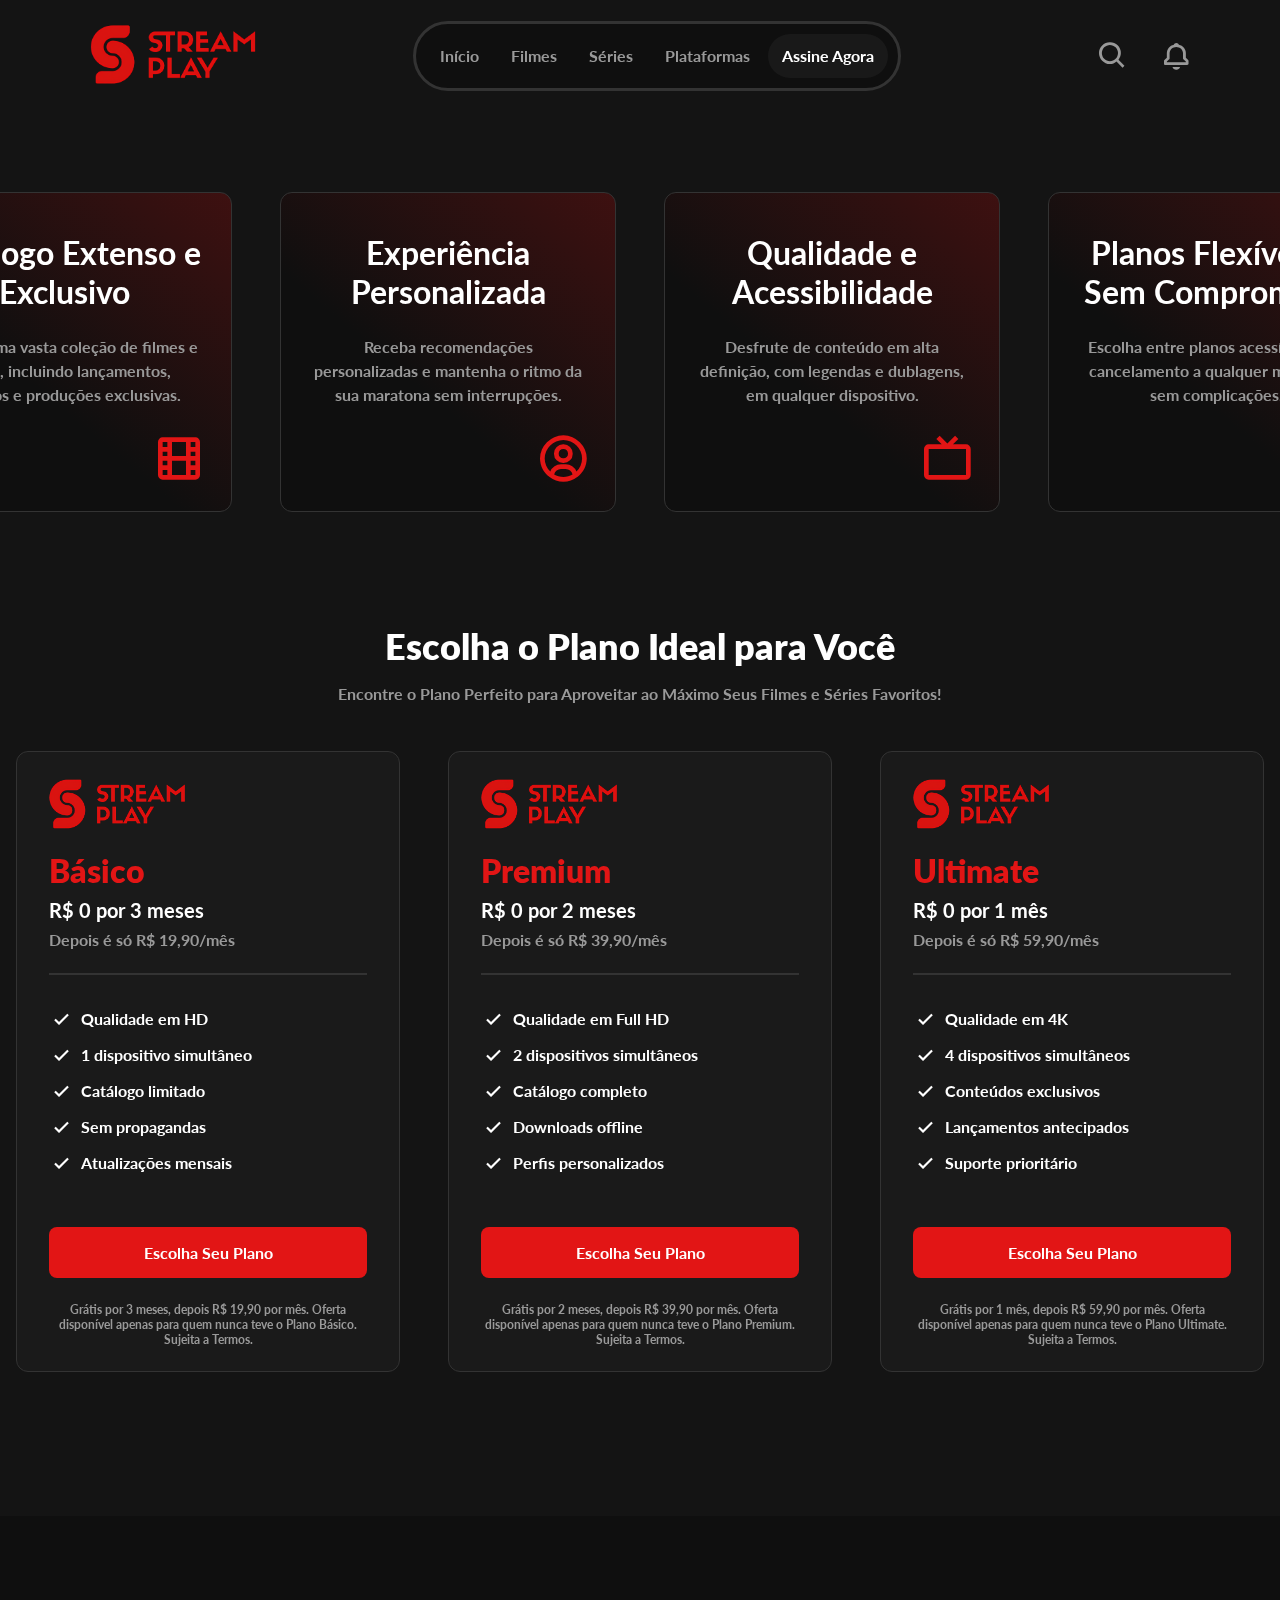
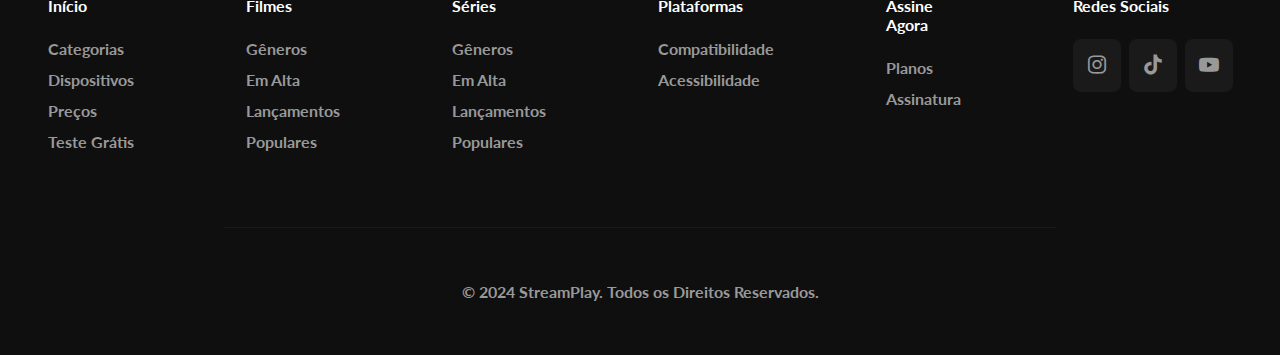
==== commit 78248522: "commit update code" ====
--- a/plans.html
+++ b/plans.html
@@ -27,16 +27,16 @@
   </head>
 
   <body>
+    <button id="btn-top"><i class="fa-solid fa-caret-up"></i></button>
+
     <!-- header -->
     <header>
-      <button id="btnTop"><i class="fa-solid fa-caret-up"></i></button>
-
       <nav data-aos="fade-down" data-aos-duration="1500">
         <div class="menu">
           <a href="index.html#home">
             <img src="./img/logo.png" alt="streamplay" />
           </a>
-          <ul class="navBar">
+          <ul class="nav-bar">
             <li><a href="index.html#home">Início</a></li>
             <li><a href="index.html#movie">Filmes</a></li>
             <li><a href="index.html#serie">Séries</a></li>
@@ -56,9 +56,9 @@
     <main>
       <!-- plans -->
       <section id="plans">
-        <div class="plansContainer">
-          <div class="reasonsCard" data-aos="zoom-in" data-aos-duration="2000">
-            <ul class="cardReasons">
+        <div class="plans-container">
+          <div class="reasons-card" data-aos="zoom-in" data-aos-duration="2000">
+            <ul class="card-reasons">
               <li>
                 <h2>Catálogo Extenso e Exclusivo</h2>
               </li>
@@ -72,7 +72,7 @@
                 <i class="bx bx-film"></i>
               </li>
             </ul>
-            <ul class="cardReasons">
+            <ul class="card-reasons">
               <li>
                 <h2>Experiência Personalizada</h2>
               </li>
@@ -86,7 +86,7 @@
                 <i class="bx bx-user-circle"></i>
               </li>
             </ul>
-            <ul class="cardReasons">
+            <ul class="card-reasons">
               <li>
                 <h2>Qualidade e Acessibilidade</h2>
               </li>
@@ -100,7 +100,7 @@
                 <i class="bx bx-tv"></i>
               </li>
             </ul>
-            <ul class="cardReasons">
+            <ul class="card-reasons">
               <li>
                 <h2>Planos Flexíveis e Sem Compromisso</h2>
               </li>
@@ -115,9 +115,9 @@
               </li>
             </ul>
           </div>
-          <div class="plansCardContainer">
+          <div class="plans-inner">
             <div
-              class="textContainer"
+              class="text-container"
               data-aos="fade-down"
               data-aos-duration="2000"
             >
@@ -127,8 +127,8 @@
                 e Séries Favoritos!
               </p>
             </div>
-            <div class="plansCard" data-aos="fade-up" data-aos-duration="2000">
-              <ul class="cardPlansContainer">
+            <div class="plans-card" data-aos="fade-up" data-aos-duration="2000">
+              <ul class="card-plans">
                 <li>
                   <img src="./img/logo.png" alt="" />
                 </li>
@@ -141,27 +141,27 @@
                 <li>
                   <h3>Depois é só R$ 19,90/mês</h3>
                 </li>
-                <li class="checkText">
+                <li class="check-text">
                   <i class="bx bx-check"></i>
                   <p>Qualidade em HD</p>
                 </li>
-                <li class="checkText">
+                <li class="check-text">
                   <i class="bx bx-check"></i>
                   <p>1 dispositivo simultâneo</p>
                 </li>
-                <li class="checkText">
+                <li class="check-text">
                   <i class="bx bx-check"></i>
                   <p>Catálogo limitado</p>
                 </li>
-                <li class="checkText">
+                <li class="check-text">
                   <i class="bx bx-check"></i>
                   <p>Sem propagandas</p>
                 </li>
-                <li class="checkText">
+                <li class="check-text">
                   <i class="bx bx-check"></i>
                   <p>Atualizações mensais</p>
                 </li>
-                <div class="buttonContainer">
+                <div class="button-container">
                   <a href="plans.html">Escolha Seu Plano</a>
                 </div>
                 <li>
@@ -172,7 +172,7 @@
                   </p>
                 </li>
               </ul>
-              <ul class="cardPlansContainer">
+              <ul class="card-plans">
                 <li>
                   <img src="./img/logo.png" alt="" />
                 </li>
@@ -185,27 +185,27 @@
                 <li>
                   <h3>Depois é só R$ 39,90/mês</h3>
                 </li>
-                <li class="checkText">
+                <li class="check-text">
                   <i class="bx bx-check"></i>
                   <p>Qualidade em Full HD</p>
                 </li>
-                <li class="checkText">
+                <li class="check-text">
                   <i class="bx bx-check"></i>
                   <p>2 dispositivos simultâneos</p>
                 </li>
-                <li class="checkText">
+                <li class="check-text">
                   <i class="bx bx-check"></i>
                   <p>Catálogo completo</p>
                 </li>
-                <li class="checkText">
+                <li class="check-text">
                   <i class="bx bx-check"></i>
                   <p>Downloads offline</p>
                 </li>
-                <li class="checkText">
+                <li class="check-text">
                   <i class="bx bx-check"></i>
                   <p>Perfis personalizados</p>
                 </li>
-                <div class="buttonContainer">
+                <div class="button-container">
                   <a href="plans.html">Escolha Seu Plano</a>
                 </div>
                 <li>
@@ -216,7 +216,7 @@
                   </p>
                 </li>
               </ul>
-              <ul class="cardPlansContainer">
+              <ul class="card-plans">
                 <li>
                   <img src="./img/logo.png" alt="logo" />
                 </li>
@@ -229,27 +229,27 @@
                 <li>
                   <h3>Depois é só R$ 59,90/mês</h3>
                 </li>
-                <li class="checkText">
+                <li class="check-text">
                   <i class="bx bx-check"></i>
                   <p>Qualidade em 4K</p>
                 </li>
-                <li class="checkText">
+                <li class="check-text">
                   <i class="bx bx-check"></i>
                   <p>4 dispositivos simultâneos</p>
                 </li>
-                <li class="checkText">
+                <li class="check-text">
                   <i class="bx bx-check"></i>
                   <p>Conteúdos exclusivos</p>
                 </li>
-                <li class="checkText">
+                <li class="check-text">
                   <i class="bx bx-check"></i>
                   <p>Lançamentos antecipados</p>
                 </li>
-                <li class="checkText">
+                <li class="check-text">
                   <i class="bx bx-check"></i>
                   <p>Suporte prioritário</p>
                 </li>
-                <div class="buttonContainer">
+                <div class="button-container">
                   <a href="plans.html">Escolha Seu Plano</a>
                 </div>
                 <li>
@@ -268,9 +268,9 @@
 
     <!-- footer -->
     <footer>
-      <div class="footerContainer">
-        <div class="footerTop">
-          <div class="footerInner">
+      <div class="footer-container">
+        <div class="footer-top">
+          <div class="footer-inner">
             <h3>Início</h3>
             <ul>
               <li><a href="index.html#movie">Categorias</a></li>
@@ -279,7 +279,7 @@
               <li><a href="index.html#testFree">Teste Grátis</a></li>
             </ul>
           </div>
-          <div class="footerInner">
+          <div class="footer-inner">
             <h3>Filmes</h3>
             <ul>
               <li><a href="index.html#movie">Gêneros</a></li>
@@ -288,7 +288,7 @@
               <li><a href="index.html#movie">Populares</a></li>
             </ul>
           </div>
-          <div class="footerInner">
+          <div class="footer-inner">
             <h3>Séries</h3>
             <ul>
               <li><a href="index.html#serie">Gêneros</a></li>
@@ -297,23 +297,23 @@
               <li><a href="index.html#serie">Populares</a></li>
             </ul>
           </div>
-          <div class="footerInner">
+          <div class="footer-inner">
             <h3>Plataformas</h3>
             <ul>
               <li><a href="index.html#platform">Compatibilidade</a></li>
               <li><a href="index.html#platform">Acessibilidade</a></li>
             </ul>
           </div>
-          <div class="footerInner">
+          <div class="footer-inner">
             <h3>Assine Agora</h3>
             <ul>
               <li><a href="index.html#subscribe">Planos</a></li>
               <li><a href="index.html#subscribe">Assinatura</a></li>
             </ul>
           </div>
-          <div class="footerInner">
+          <div class="footer-inner">
             <h3>Redes Sociais</h3>
-            <ul class="iconContact">
+            <ul class="icon-contact">
               <li>
                 <a href="https://www.instagram.com"
                   ><i class="bx bxl-instagram"></i
@@ -332,7 +332,7 @@
             </ul>
           </div>
         </div>
-        <div class="footerBottom">
+        <div class="footer-bottom">
           <h2>© 2024 StreamPlay. Todos os Direitos Reservados.</h2>
         </div>
       </div>
--- a/css/style.css
+++ b/css/style.css
@@ -45,14 +45,14 @@
   border: 5px solid transparent;
   background-clip: content-box;
   border-radius: 10px;
-  transition: background-color 0.3s ease;
+  transition: background-color 0.3s ease-in-out;
 }
 
 ::-webkit-scrollbar-thumb:hover {
   background-color: var(--color-dark);
 }
 
-#btnTop {
+#btn-top {
   position: fixed;
   bottom: 20px;
   right: 20px;
@@ -69,11 +69,11 @@
   cursor: pointer;
   opacity: 0;
   visibility: hidden;
-  transition: opacity 0.3s ease, visibility 0.3s ease, transform 0.3s ease,
-    background-color 0.3s ease;
-}
-
-#btnTop:hover {
+  transition: opacity 0.3s ease-in-out, visibility 0.3s ease-in-out,
+    transform 0.3s ease-in-out, background-color 0.3s ease-in-out;
+}
+
+#btn-top:hover {
   transform: translateY(-4px);
   background-color: var(--color-border);
 }
@@ -90,7 +90,7 @@
     display: flex;
     align-items: center;
     justify-content: center;
-    transition: backdrop-filter 0.5s ease;
+    transition: backdrop-filter 0.5s ease-in-out;
 
     .menu {
       display: flex;
@@ -103,7 +103,7 @@
         max-width: 170px;
       }
 
-      .navBar {
+      .nav-bar {
         display: flex;
         gap: 2rem;
         background-color: var(--color-black);
@@ -124,7 +124,7 @@
             position: relative;
             font-size: 1rem;
             padding-bottom: 5px;
-            transition: transform 0.3s ease, color 0.3s ease;
+            transition: transform 0.3s ease-in-out, color 0.3s ease-in-out;
 
             &::before {
               content: "";
@@ -136,7 +136,7 @@
               background-color: var(--color-text);
               border-radius: 50%;
               transform: scaleX(0);
-              transition: transform 0.3s ease;
+              transition: transform 0.3s ease-in-out;
             }
 
             &:hover {
@@ -154,13 +154,13 @@
             top: -10px;
             left: 50%;
             transform: translateX(-50%);
-            width: calc(100% + 2rem);
+            width: calc(100% + 1.75rem);
             height: calc(100% + 1.25rem);
             background-color: var(--color-border);
             border-radius: 3rem;
             z-index: 1;
             opacity: 0;
-            transition: opacity 0.3s ease, transform 0.3s ease;
+            transition: opacity 0.3s ease-in-out, transform 0.3s ease-in-out;
             pointer-events: none;
           }
 
@@ -196,7 +196,7 @@
             & i {
               font-size: 2rem;
               color: var(--color-subtext);
-              transition: color 0.3s ease;
+              transition: color 0.3s ease-in-out;
 
               &:hover {
                 color: var(--color-text);
@@ -208,9 +208,9 @@
     }
   }
 
-  .navBlur {
+  .nav-blur {
     backdrop-filter: blur(10px);
-    transition: backdrop-filter 0.5s ease;
+    transition: backdrop-filter 0.5s ease-in-out;
     border-radius: 0 0 1rem 1rem;
   }
 }
@@ -219,7 +219,7 @@
 
 /* #region home */
 #home {
-  .homeContainer {
+  .home-container {
     width: 100%;
     height: 100vh;
     align-items: center;
@@ -236,10 +236,11 @@
       width: 100%;
       max-width: 320px;
       opacity: 0.8;
+      transform: translateY(30px);
     }
 
     & h1 {
-      margin-top: -1rem;
+      margin-top: -1.5rem;
       color: var(--color-text);
       font-size: 2.5rem;
       margin-bottom: 1rem;
@@ -254,12 +255,12 @@
       font-size: 1rem;
       color: var(--color-subtext);
       line-height: 1.5;
-      margin-bottom: 2rem;
+      margin-bottom: 2.5rem;
       padding: 0 22rem;
       font-weight: 700;
     }
 
-    & .buttonPlay {
+    & .button-play {
       display: flex;
       justify-content: center;
       align-items: center;
@@ -277,7 +278,7 @@
         padding: 1rem 1.25rem;
         gap: 1rem;
         z-index: 1;
-        transition: background-color 0.3s ease;
+        transition: background-color 0.3s ease-in-out;
 
         &:hover {
           background-color: var(--color-dark);
@@ -290,7 +291,7 @@
       }
     }
 
-    & .downArrow {
+    & .down-arrow {
       display: flex;
       justify-content: center;
       align-items: center;
@@ -315,7 +316,7 @@
 
 /* #region movie */
 #movie {
-  .movieContainer {
+  .movie-container {
     display: flex;
     flex-direction: column;
     justify-content: center;
@@ -336,32 +337,30 @@
       font-weight: 700;
     }
 
-    & .movieCard {
+    & .movie-card {
       display: flex;
       justify-content: space-between;
       align-items: center;
 
-      & .cardContainer {
+      & .card-container {
         background-color: var(--color-subblack);
-        text-align: center;
         border: 1px solid var(--color-border);
         border-radius: 0.75rem;
         padding: 1.75rem;
-        box-shadow: 0 4px 15px var(--color-subblack);
-        transition: opacity 0.3s ease, box-shadow 0.3s ease, transform 0.3s ease;
-
-        & .imageWrapper {
+        transition: opacity 0.3s ease-in-out, transform 0.3s ease-in-out;
+
+        & .image-wrapper {
           position: relative;
         }
 
-        & .imageWrapper img {
+        & .image-wrapper img {
           position: relative;
           margin-bottom: 0.75rem;
           z-index: 1;
-          transition: opacity 0.3s ease;
-        }
-
-        & .imageWrapper::after {
+          transition: opacity 0.3s ease-in-out;
+        }
+
+        & .image-wrapper::after {
           content: "";
           position: absolute;
           top: 0;
@@ -394,14 +393,13 @@
         }
 
         &:hover {
-          transform: translateY(-10px);
+          transform: scale(1.04);
           box-shadow: 0 8px 25px var(--color-black);
         }
       }
 
-      &:hover .cardContainer:not(:hover) {
+      &:hover .card-container:not(:hover) {
         opacity: 0.5;
-        box-shadow: none;
       }
     }
   }
@@ -411,7 +409,7 @@
 
 /* #region serie */
 #serie {
-  & .serieContainer {
+  & .serie-container {
     display: flex;
     flex-direction: column;
     justify-content: center;
@@ -432,32 +430,30 @@
       font-weight: 700;
     }
 
-    & .serieCard {
+    & .serie-card {
       display: flex;
       justify-content: space-between;
       align-items: center;
 
-      & .cardContainer {
+      & .card-container {
         background-color: var(--color-subblack);
-        text-align: center;
         border: 1px solid var(--color-border);
         border-radius: 0.75rem;
         padding: 1.75rem;
-        box-shadow: 0 4px 15px var(--color-subblack);
-        transition: opacity 0.3s ease, box-shadow 0.3s ease, transform 0.3s ease;
-
-        & .imageWrapper {
+        transition: opacity 0.3s ease-in-out, transform 0.3s ease-in-out;
+
+        & .image-wrapper {
           position: relative;
         }
 
-        & .imageWrapper img {
+        & .image-wrapper img {
           position: relative;
           margin-bottom: 0.75rem;
           z-index: 1;
-          transition: opacity 0.3s ease;
-        }
-
-        & .imageWrapper::after {
+          transition: opacity 0.3s ease-in-out;
+        }
+
+        & .image-wrapper::after {
           content: "";
           position: absolute;
           top: 0;
@@ -490,14 +486,13 @@
         }
 
         &:hover {
-          transform: translateY(-10px);
+          transform: scale(1.04);
           box-shadow: 0 8px 25px var(--color-black);
         }
       }
 
-      &:hover .cardContainer:not(:hover) {
+      &:hover .card-container:not(:hover) {
         opacity: 0.5;
-        box-shadow: none;
       }
     }
   }
@@ -507,7 +502,7 @@
 
 /* #region platform */
 #platform {
-  & .platformContainer {
+  & .platform-container {
     display: flex;
     flex-direction: column;
     justify-items: center;
@@ -527,24 +522,22 @@
       font-weight: 700;
     }
 
-    & .platformCard {
+    & .platform-inner {
       display: grid;
       grid-template-columns: repeat(3, 1fr);
       gap: 2.25rem;
       margin-top: 3rem;
 
-      & .cardPlatformContainer {
+      & .card-platform {
         display: flex;
         flex-direction: column;
         justify-content: center;
         background: var(--color-gradient);
         border-radius: 0.75rem;
         padding: 3rem;
-        box-shadow: 0 4px 25px var(--color-subblack);
         border: 1px solid var(--color-border);
-        transition: transform 0.3s ease, box-shadow 0.3s ease;
-
-        & .iconTitle {
+
+        & .icon-title {
           display: flex;
           align-items: center;
           margin-bottom: 1rem;
@@ -570,16 +563,11 @@
           line-height: 1.5;
           font-weight: 700;
         }
-
-        &:hover {
-          transform: scale(1.02);
-          box-shadow: 0 8px 25px var(--color-black);
-        }
       }
     }
   }
 
-  .faqContainer {
+  .faq-container {
     display: flex;
     flex-direction: column;
     justify-content: space-between;
@@ -600,13 +588,13 @@
       line-height: 1.5;
     }
 
-    & .faqInner {
+    & .faq-inner {
       margin-top: 3rem;
       display: flex;
       gap: 5rem;
       align-items: flex-start;
 
-      .faqLeft {
+      .faq-left {
         display: flex;
         justify-content: center;
         align-items: center;
@@ -614,7 +602,7 @@
         flex: 1;
         flex-direction: column;
 
-        .faqItem {
+        .faq-item {
           position: relative;
 
           &::after {
@@ -633,13 +621,13 @@
           }
 
           &.active {
-            .faqResponse {
-              max-height: 500px;
+            .faq-response {
+              max-height: auto;
               margin-bottom: 2rem;
             }
           }
 
-          .faqQuestion {
+          .faq-question {
             background-color: var(--no-color);
             border: none;
             border-radius: 0.75rem;
@@ -663,17 +651,17 @@
             }
 
             i {
-              font-size: 1.5rem;
+              font-size: 1.25rem;
               color: var(--color-text);
-              transition: transform 0.3s ease;
-            }
-          }
-
-          .faqResponse {
+              transition: transform 0.3s ease-in-out;
+            }
+          }
+
+          .faq-response {
             max-height: 0;
             overflow: hidden;
             background-color: var(--no-color);
-            transition: max-height 0.3s ease;
+            transition: max-height 0.3s ease-in-out;
 
             p {
               font-size: 1rem;
@@ -685,7 +673,7 @@
         }
       }
 
-      .faqRight {
+      .faq-right {
         display: flex;
         justify-content: center;
         align-items: center;
@@ -693,7 +681,7 @@
         flex: 1;
         flex-direction: column;
 
-        .faqItem {
+        .faq-item {
           position: relative;
 
           &::after {
@@ -712,13 +700,13 @@
           }
 
           &.active {
-            .faqResponse {
-              max-height: 500px;
+            .faq-response {
+              max-height: auto;
               margin-bottom: 2rem;
             }
           }
 
-          .faqQuestion {
+          .faq-question {
             background-color: var(--no-color);
             border: none;
             border-radius: 0.75rem;
@@ -742,19 +730,19 @@
             }
 
             i {
-              font-size: 1.5rem;
+              font-size: 1.25rem;
               color: var(--color-text);
-              transition: transform 0.3s ease;
-            }
-          }
-
-          .faqResponse {
+              transition: transform 0.3s ease-in-out;
+            }
+          }
+
+          .faq-response {
             max-height: 0;
             overflow: hidden;
             background-color: var(--no-color);
             text-align: start;
             width: 100%;
-            transition: max-height 0.3s ease;
+            transition: max-height 0.3s ease-in-out;
 
             p {
               font-size: 1rem;
@@ -773,7 +761,7 @@
 
 /* #region subscribe */
 #subscribe {
-  & .subscribeContainer {
+  & .subscribe-container {
     display: flex;
     flex-direction: column;
     justify-content: center;
@@ -793,22 +781,21 @@
       font-weight: 700;
     }
 
-    & .subscribeCard {
+    & .subscribe-inner {
       margin-top: 3rem;
       display: flex;
       justify-content: space-between;
       align-items: center;
 
-      & .cardSubscribeContainer {
+      & .card-subscribe {
         background-color: var(--color-subblack);
         border: 1px solid var(--color-border);
         border-radius: 0.75rem;
-        box-shadow: 0 4px 15px var(--color-subblack);
         padding: 2rem;
         width: 32rem;
         height: auto;
         margin-bottom: 9rem;
-        transition: box-shadow 0.3s ease, background 0.3s ease;
+        transition: box-shadow 0.3s ease-in-out, background 0.3s ease-in-out;
 
         & h1 {
           color: var(--color-text);
@@ -817,7 +804,7 @@
           font-weight: 800;
         }
 
-        & .checkText {
+        & .check-text {
           display: flex;
           align-items: center;
           margin-bottom: 0.75rem;
@@ -845,7 +832,7 @@
           }
         }
 
-        & .buttonContainer {
+        & .button-container {
           display: flex;
           gap: 0.75rem;
           justify-content: center;
@@ -859,11 +846,11 @@
             border-radius: 0.5rem;
             padding: 1rem;
             width: 100%;
-            transition: background-color 0.3s ease;
+            transition: background-color 0.3s ease-in-out;
             justify-content: center;
             align-items: center;
 
-            &.redButton {
+            &.red-button {
               background-color: var(--color-base);
 
               &:hover {
@@ -871,7 +858,7 @@
               }
             }
 
-            &.darkButton {
+            &.dark-button {
               background-color: var(--color-subbase);
               border: 1px solid var(--color-border);
 
@@ -889,7 +876,7 @@
       }
     }
 
-    & .subContainer {
+    & .sub-container {
       background: linear-gradient(to bottom, rgba(0, 0, 0, 0), #141414),
         linear-gradient(to top, rgba(0, 0, 0, 0), #141414),
         url(../img/fundo-card.png);
@@ -901,7 +888,6 @@
       align-items: center;
       display: flex;
       border: 1px solid var(--color-border);
-      box-shadow: 0 4px 15px var(--color-subblack);
       justify-content: space-around;
 
       & h1 {
@@ -928,8 +914,7 @@
         display: flex;
         border-radius: 0.5rem;
         padding: 1rem 1.25rem;
-        box-shadow: 0 4px 15px var(--color-subblack);
-        transition: background-color 0.3s ease;
+        transition: background-color 0.3s ease-in-out;
 
         &:hover {
           background-color: var(--color-dark);
@@ -943,16 +928,16 @@
 
 /* #region footer */
 footer {
-  & .footerContainer {
+  & .footer-container {
     background-color: var(--color-black);
     padding: 5rem 14rem 0 14rem;
 
-    & .footerTop {
+    & .footer-top {
       display: flex;
       justify-content: center;
       gap: 7rem;
 
-      & .footerInner {
+      & .footer-inner {
         display: flex;
         flex-direction: column;
         margin-bottom: 4rem;
@@ -968,7 +953,7 @@
 
           & a {
             color: var(--color-subtext);
-            transition: color 0.3s ease;
+            transition: color 0.3s ease-in-out;
             font-weight: bold;
 
             &:hover {
@@ -977,7 +962,7 @@
           }
         }
 
-        & .iconContact {
+        & .icon-contact {
           display: flex;
           gap: 0.5rem;
           margin-top: 0.75rem;
@@ -988,7 +973,8 @@
             background-color: var(--color-subblack);
             color: var(--color-subtext);
             border-radius: 0.5rem;
-            transition: color 0.3s ease, background-color 0.3s ease;
+            transition: color 0.3s ease-in-out,
+              background-color 0.3s ease-in-out;
 
             &:hover {
               color: var(--color-subblack);
@@ -999,7 +985,7 @@
       }
     }
 
-    & .footerBottom {
+    & .footer-bottom {
       display: flex;
       justify-content: center;
       align-items: center;
@@ -1018,14 +1004,14 @@
 
 /* #region plans */
 #plans {
-  .plansContainer {
+  .plans-container {
     align-items: center;
     justify-content: center;
     background-color: var(--color-subbase);
     display: flex;
     flex-direction: column;
 
-    & .reasonsCard {
+    & .reasons-card {
       display: flex;
       justify-content: center;
       align-items: center;
@@ -1033,21 +1019,18 @@
       margin-top: 12rem;
       margin-bottom: 7rem;
 
-      & .cardReasons {
+      & .card-reasons {
         background: var(--color-gradient);
         border: 1px solid var(--color-border);
         border-radius: 0.75rem;
-        box-shadow: 0 4px 15px var(--color-subblack);
         width: 21rem;
         height: 20rem;
         text-align: center;
-        transition: transform 0.3s ease;
         display: flex;
         align-items: center;
         justify-content: center;
         flex-direction: column;
         position: relative;
-        transition: transform 0.3s ease, box-shadow 0.3s ease;
 
         & h2 {
           color: var(--color-text);
@@ -1072,16 +1055,11 @@
           bottom: 1.5rem;
           right: 1.5rem;
         }
-
-        &:hover {
-          box-shadow: 0 8px 25px var(--color-black);
-          transform: scale(1.02);
-        }
-      }
-    }
-
-    & .plansCardContainer {
-      & .textContainer {
+      }
+    }
+
+    & .plans-inner {
+      & .text-container {
         text-align: center;
 
         & h1 {
@@ -1099,24 +1077,23 @@
         }
       }
 
-      & .plansCard {
+      & .plans-card {
         display: flex;
         gap: 3rem;
         align-items: center;
         justify-content: center;
         padding-bottom: 9rem;
 
-        & .cardPlansContainer {
+        & .card-plans {
           background-color: var(--color-subblack);
           border: 1px solid var(--color-border);
-          box-shadow: 0 4px 15px var(--color-subblack);
           border-radius: 0.75rem;
           display: flex;
           flex-direction: column;
-          padding: 2rem;
+          padding: 1.5rem 2rem;
           width: 24rem;
           height: auto;
-          transition: background 0.3s ease, box-shadow 0.3s ease;
+          transition: background 0.3s ease-in-out, box-shadow 0.3s ease-in-out;
 
           & img {
             width: 140px;
@@ -1145,7 +1122,7 @@
             margin-bottom: 2rem;
           }
 
-          & .checkText {
+          & .check-text {
             display: flex;
             margin-bottom: 0.75rem;
             align-items: center;
@@ -1163,7 +1140,7 @@
             }
           }
 
-          & .buttonContainer {
+          & .button-container {
             margin-top: 2.5rem;
             display: flex;
             justify-content: center;
@@ -1178,7 +1155,7 @@
               border-radius: 0.5rem;
               width: 100%;
               padding: 1rem;
-              transition: background-color 0.3s ease;
+              transition: background-color 0.3s ease-in-out;
               justify-content: center;
               align-items: center;
               background-color: var(--color-base);
